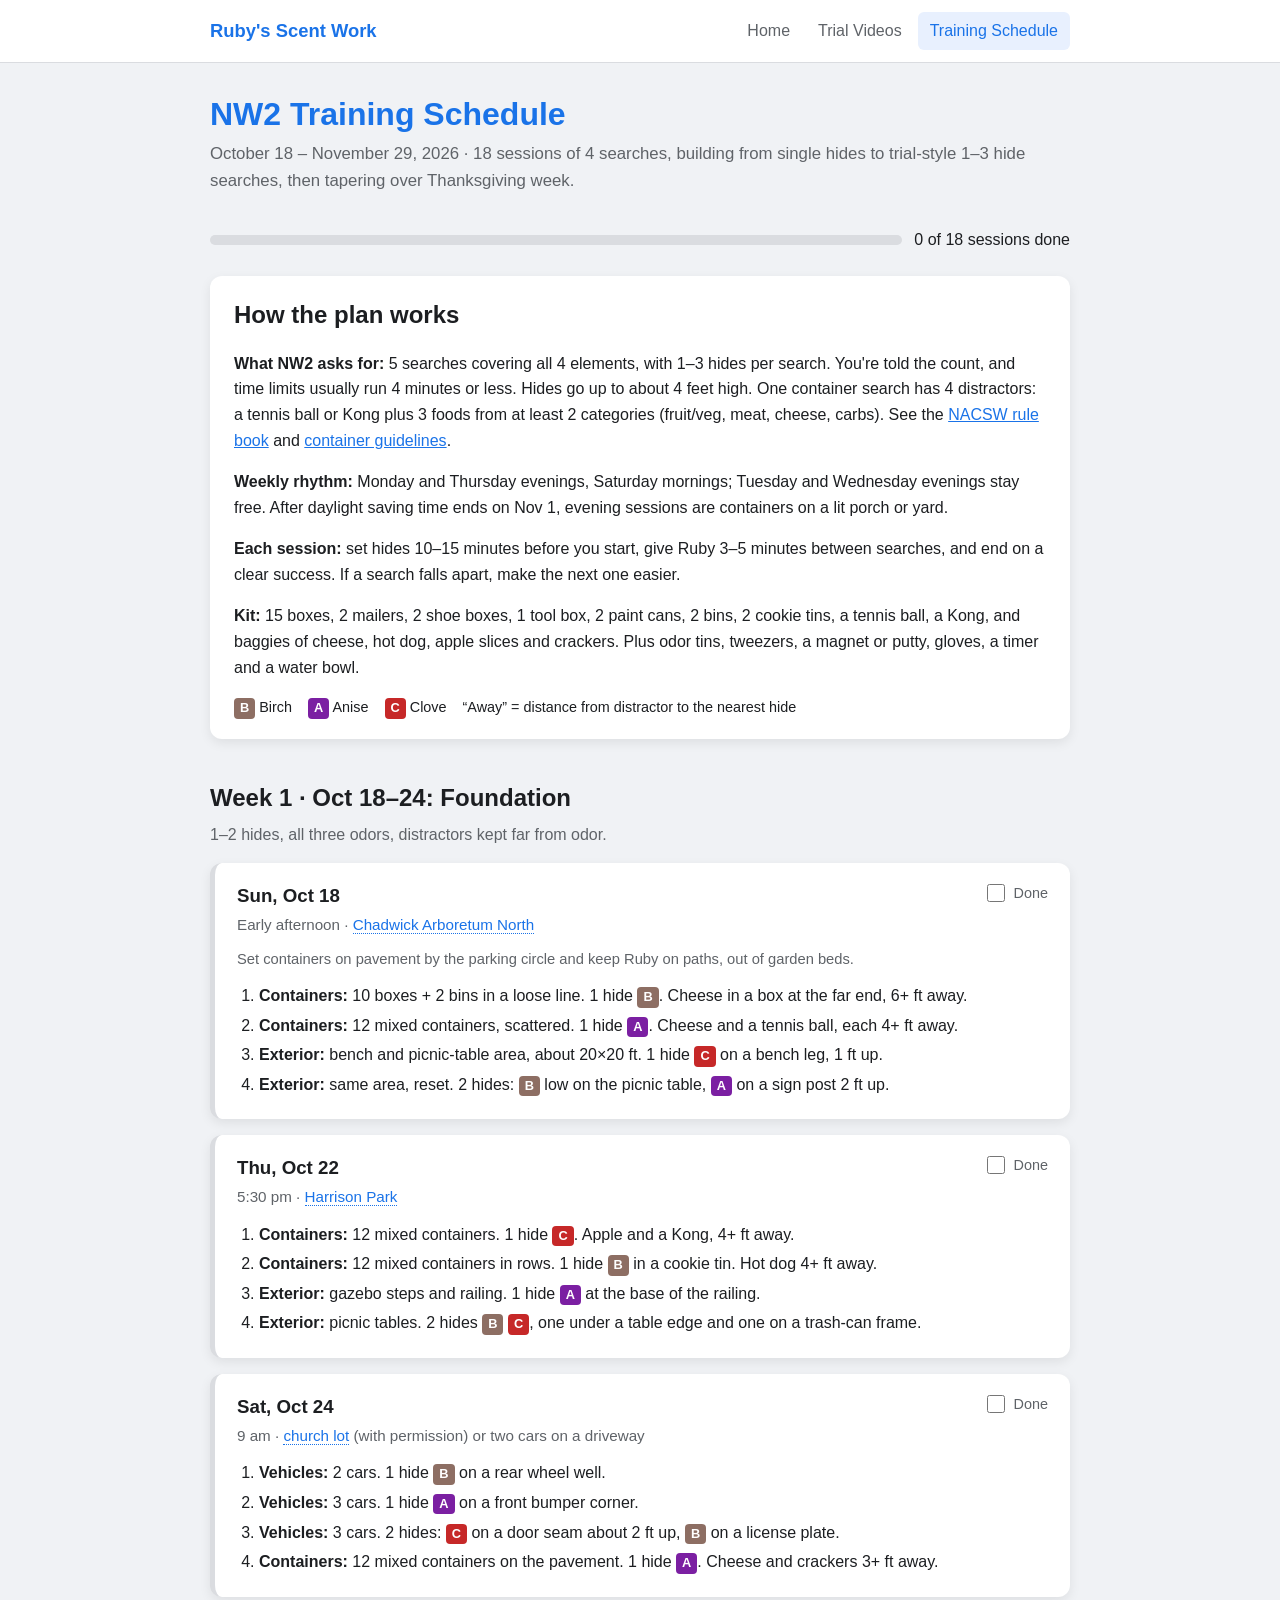
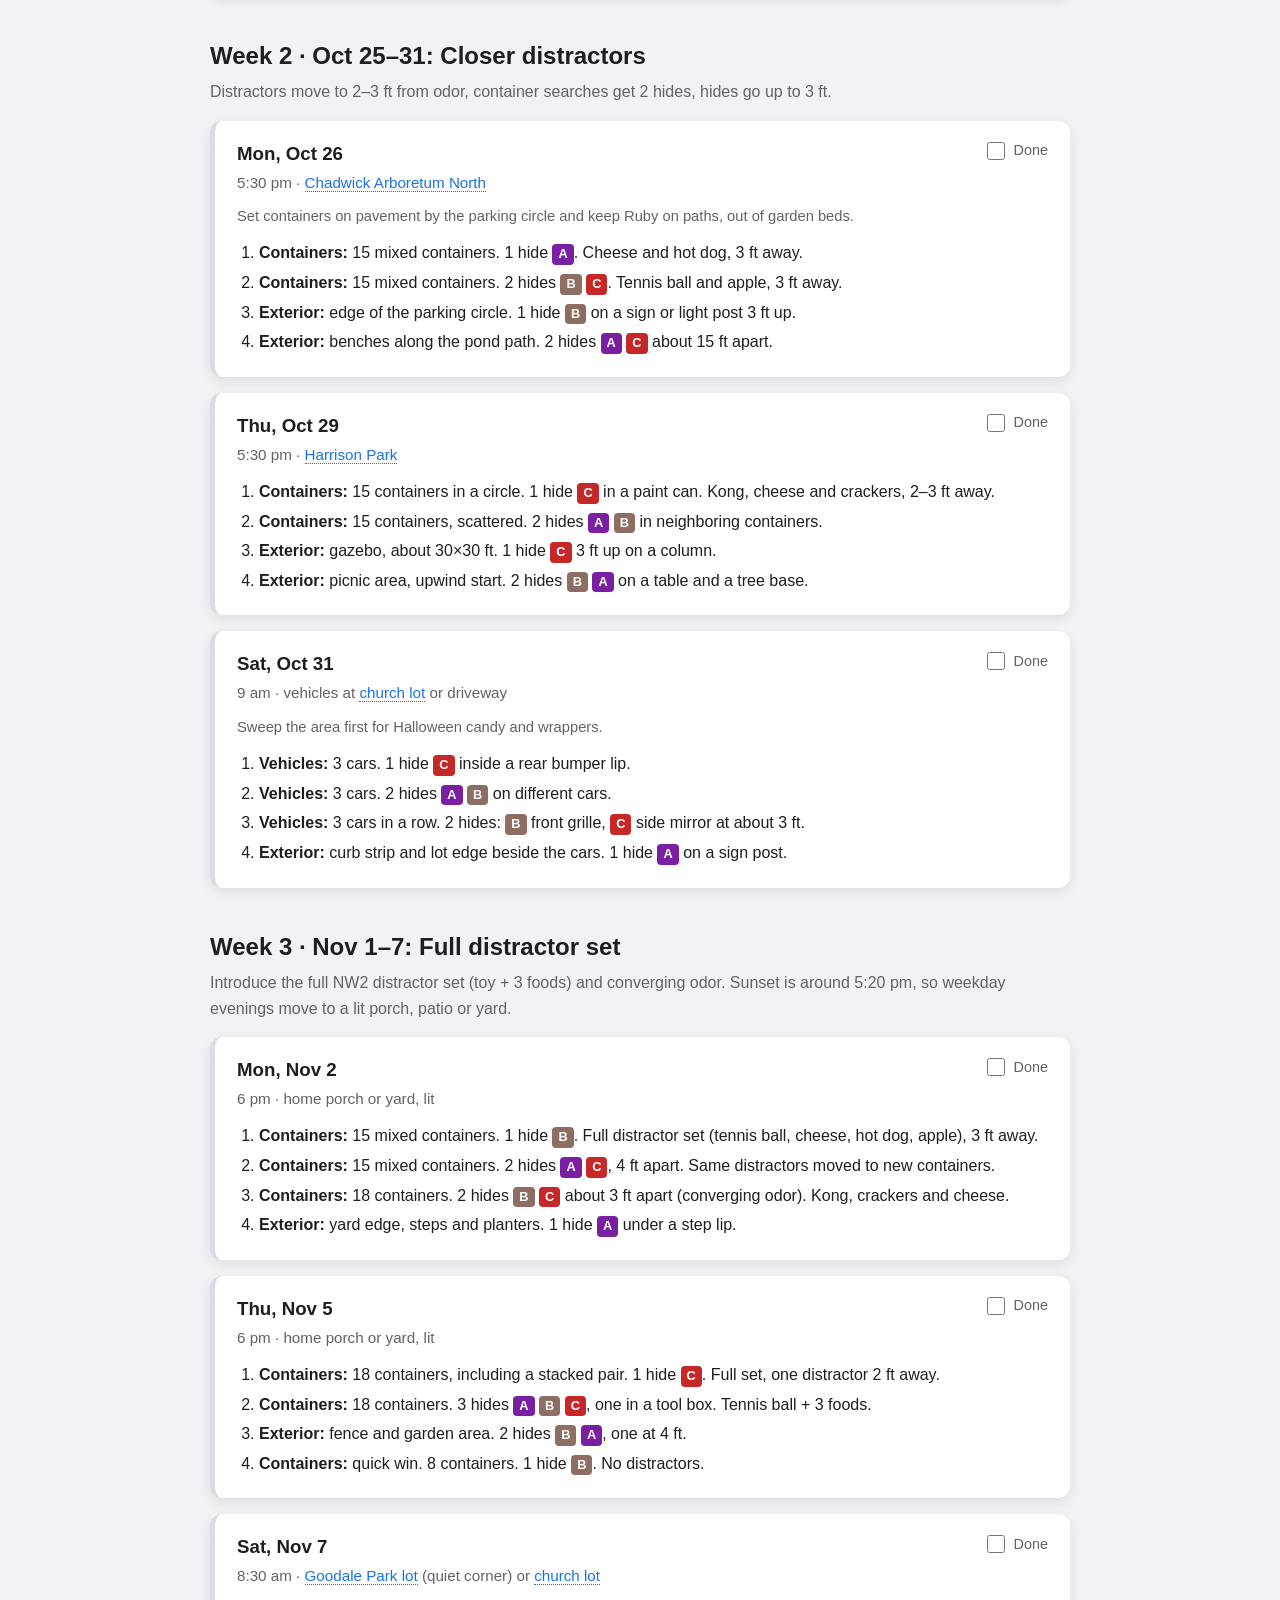
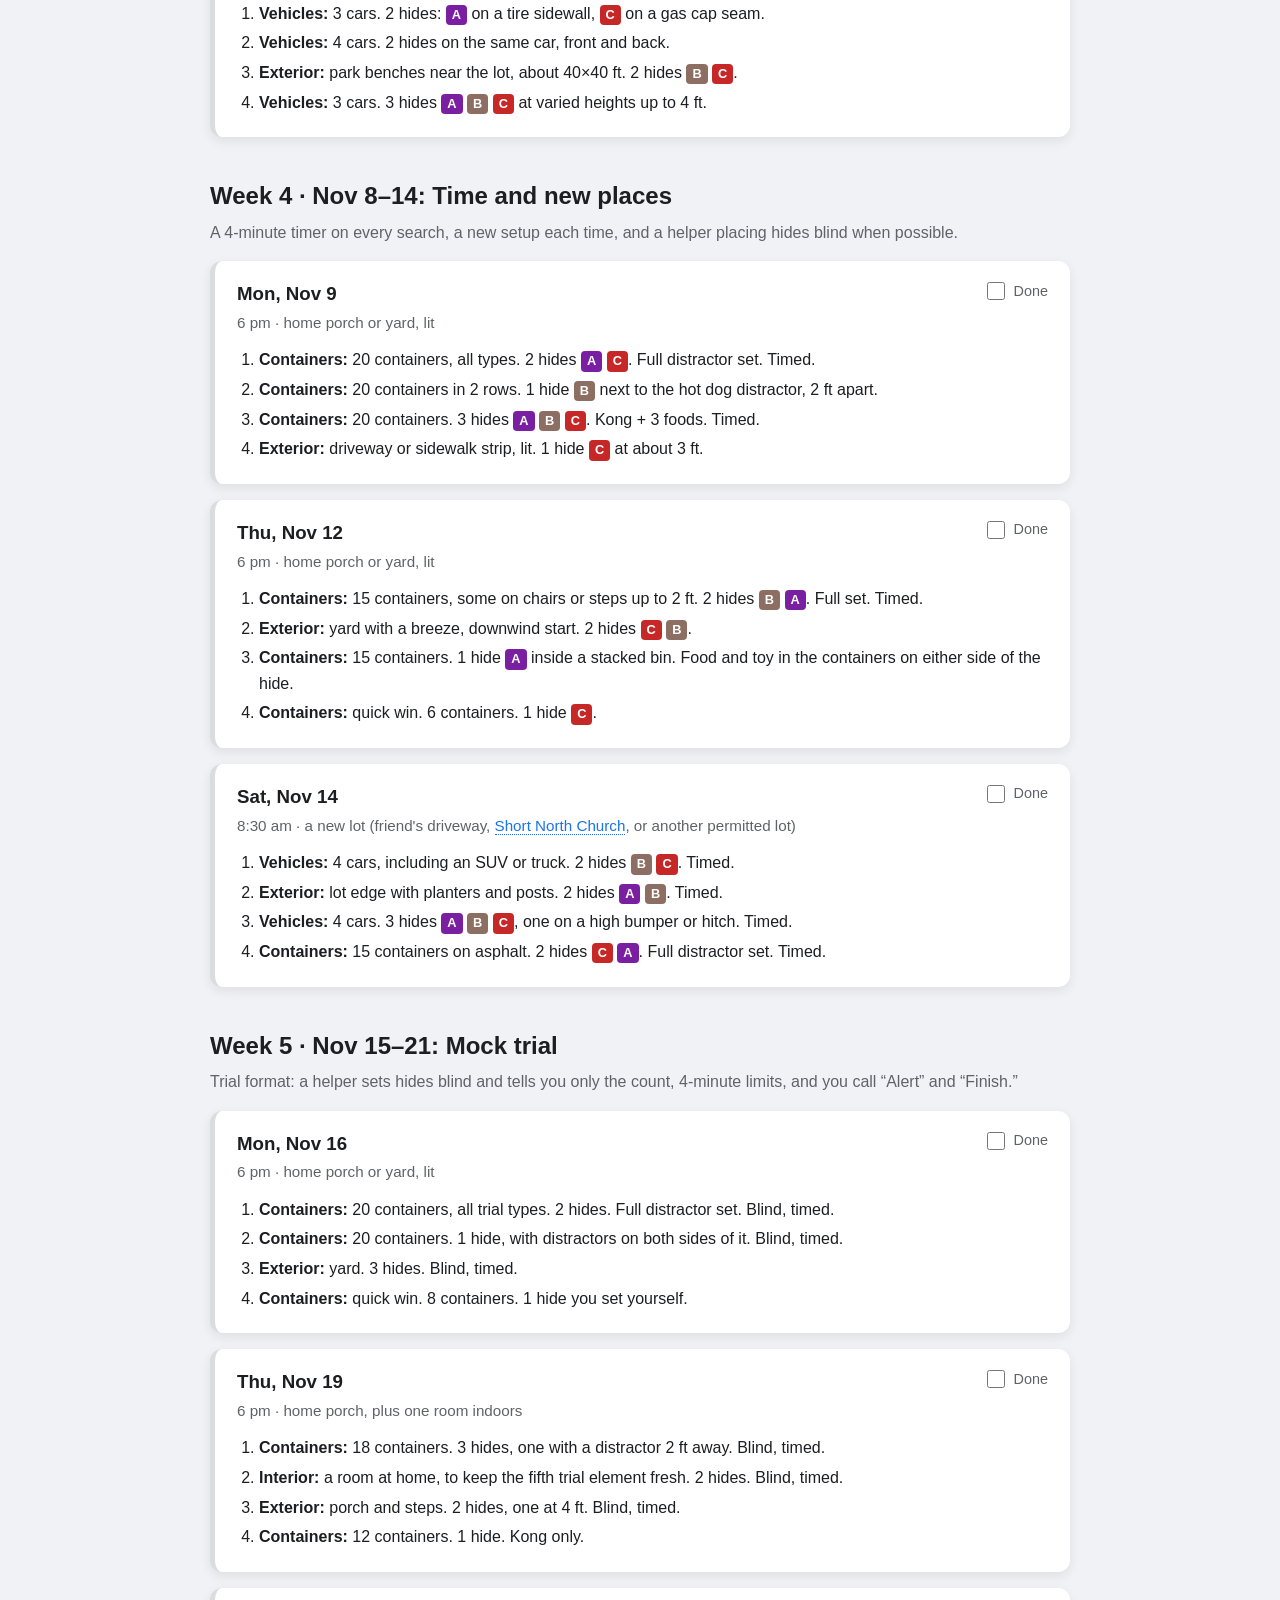
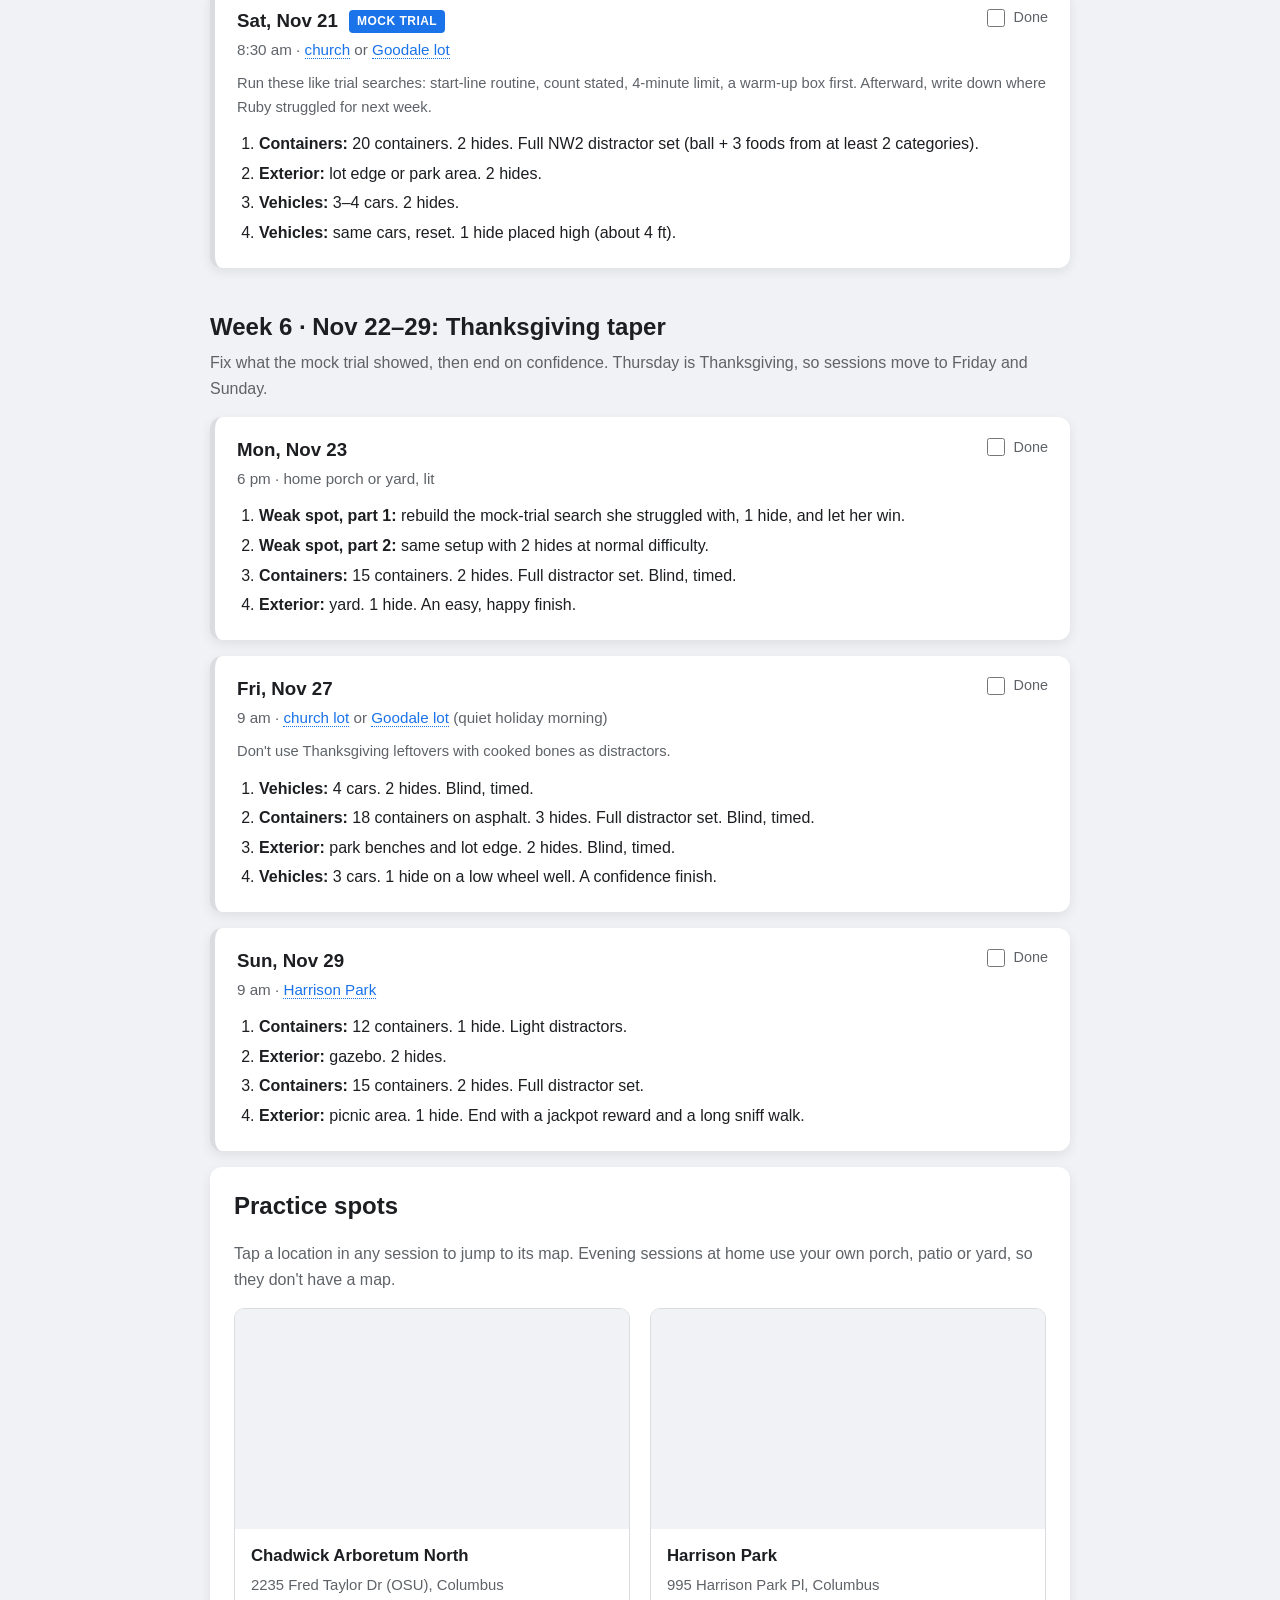
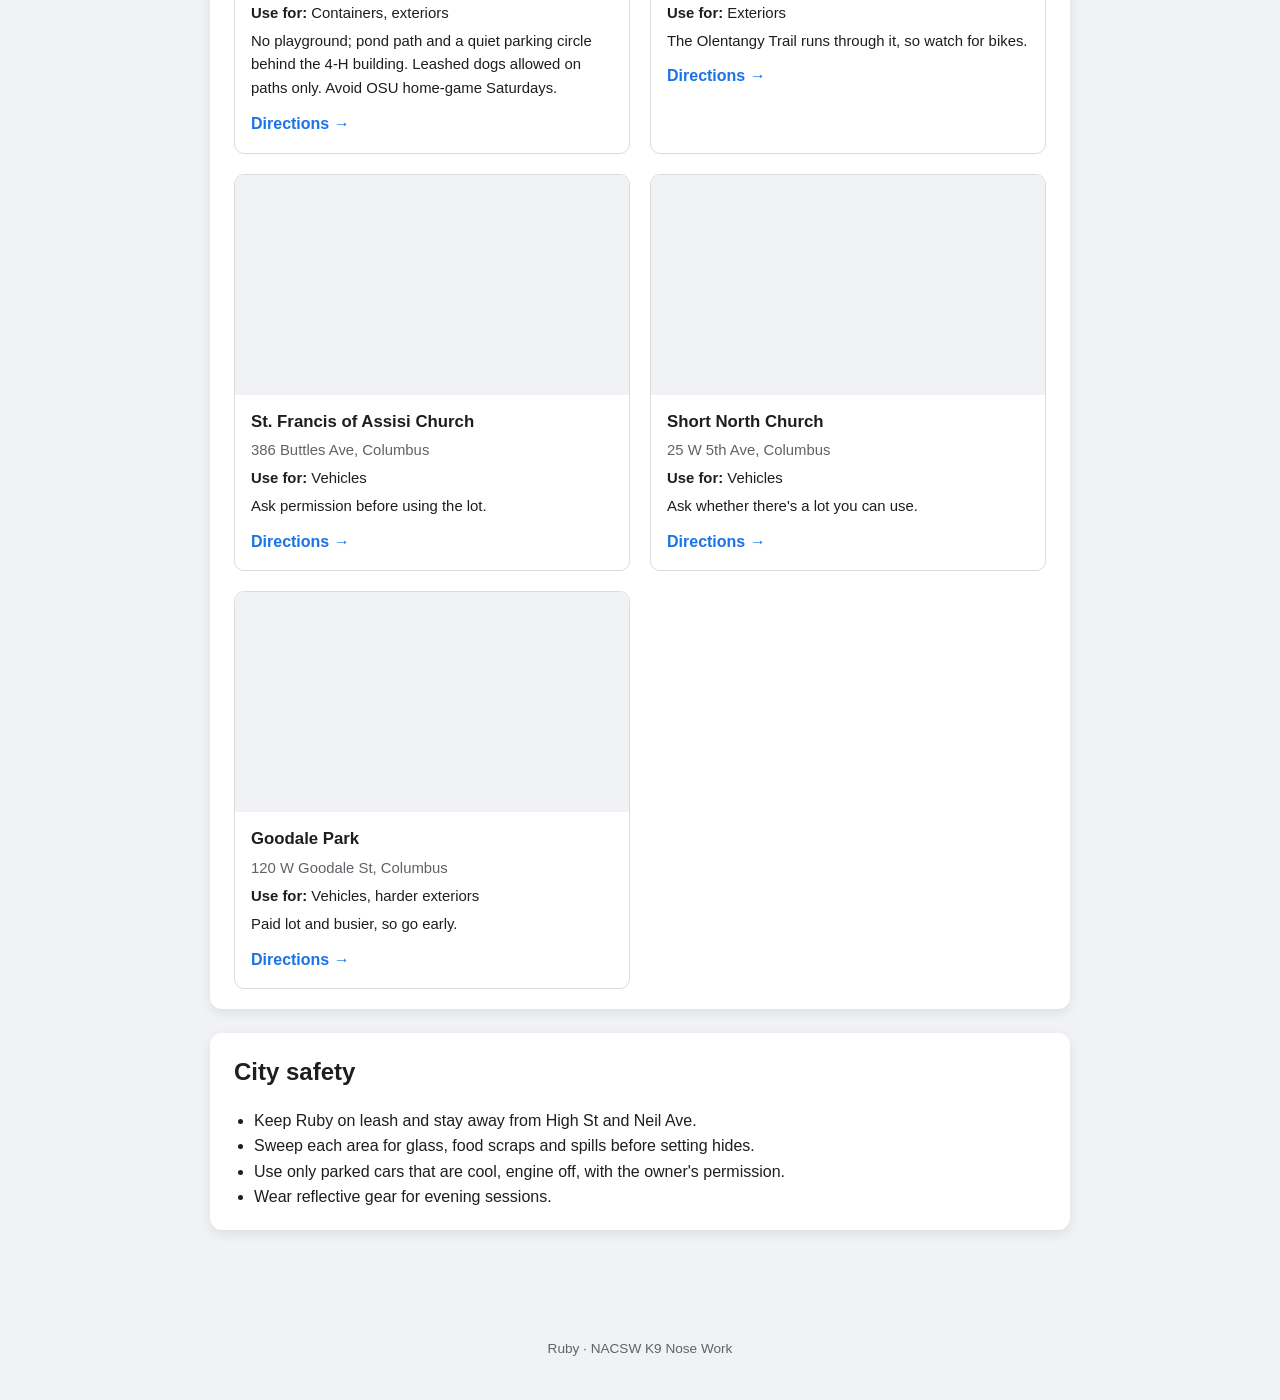
==== training.html @ b98f213f "Replace Harrison West Park with Chadwick Arboretum North Harrison West Park is too busy with dogs an" ====
<!DOCTYPE html>
<html lang="en">
<head>
    <meta charset="UTF-8">
    <meta name="viewport" content="width=device-width, initial-scale=1.0">
    <title>Training Schedule &middot; Ruby's Scent Work</title>
    <link rel="stylesheet" href="styles.css">
</head>
<body>

    <header class="site-header">
        <div class="inner">
            <a class="brand" href="index.html">Ruby's Scent Work</a>
            <nav class="site-nav">
                <a href="index.html">Home</a>
                <a href="videos.html">Trial Videos</a>
                <a href="training.html" aria-current="page">Training Schedule</a>
            </nav>
        </div>
    </header>

    <main>
        <h1>NW2 Training Schedule</h1>
        <p class="lead">October 18 &ndash; November 29, 2026 &middot; 18 sessions of 4 searches, building from single hides to trial-style 1&ndash;3 hide searches, then tapering over Thanksgiving week.</p>

        <div class="progress" aria-live="polite">
            <div class="progress-bar"><span id="progress-fill"></span></div>
            <div id="progress-text">0 of 18 sessions done</div>
        </div>

        <section class="panel">
            <h2>How the plan works</h2>
            <p><strong>What NW2 asks for:</strong> 5 searches covering all 4 elements, with 1&ndash;3 hides per search. You're told the count, and time limits usually run 4 minutes or less. Hides go up to about 4 feet high. One container search has 4 distractors: a tennis ball or Kong plus 3 foods from at least 2 categories (fruit/veg, meat, cheese, carbs).
                See the <a href="https://nacsw.net/sites/default/files/2024-03/NACSW%20Rule%20Book%2012.2%20March%201%202024.pdf">NACSW rule book</a> and <a href="https://nacsw.net/sites/default/files/2026-02/2026-05-01%20NACSW%20Trial%20Container%20Guidelines%20for%20Members_0.pdf">container guidelines</a>.</p>
            <p><strong>Weekly rhythm:</strong> Monday and Thursday evenings, Saturday mornings; Tuesday and Wednesday evenings stay free. After daylight saving time ends on Nov 1, evening sessions are containers on a lit porch or yard.</p>
            <p><strong>Each session:</strong> set hides 10&ndash;15 minutes before you start, give Ruby 3&ndash;5 minutes between searches, and end on a clear success. If a search falls apart, make the next one easier.</p>
            <p><strong>Kit:</strong> 15 boxes, 2 mailers, 2 shoe boxes, 1 tool box, 2 paint cans, 2 bins, 2 cookie tins, a tennis ball, a Kong, and baggies of cheese, hot dog, apple slices and crackers. Plus odor tins, tweezers, a magnet or putty, gloves, a timer and a water bowl.</p>
            <div class="key">
                <span><span class="odor b">B</span> Birch</span>
                <span><span class="odor a">A</span> Anise</span>
                <span><span class="odor c">C</span> Clove</span>
                <span>&ldquo;Away&rdquo; = distance from distractor to the nearest hide</span>
            </div>
        </section>

        <!-- ===================== WEEK 1 ===================== -->
        <section class="week">
            <h2>Week 1 &middot; Oct 18&ndash;24: Foundation</h2>
            <p class="goal">1&ndash;2 hides, all three odors, distractors kept far from odor.</p>

            <article class="session" data-date="2026-10-18">
                <div class="session-head">
                    <div><h3>Sun, Oct 18</h3><p class="where">Early afternoon &middot; <a href="#spot-chadwick">Chadwick Arboretum North</a></p></div>
                    <label class="done-toggle"><input type="checkbox"> Done</label>
                </div>
                <p class="note">Set containers on pavement by the parking circle and keep Ruby on paths, out of garden beds.</p>
                <ol>
                    <li><span class="el">Containers:</span> 10 boxes + 2 bins in a loose line. 1 hide <span class="odor b">B</span>. Cheese in a box at the far end, 6+ ft away.</li>
                    <li><span class="el">Containers:</span> 12 mixed containers, scattered. 1 hide <span class="odor a">A</span>. Cheese and a tennis ball, each 4+ ft away.</li>
                    <li><span class="el">Exterior:</span> bench and picnic-table area, about 20&times;20 ft. 1 hide <span class="odor c">C</span> on a bench leg, 1 ft up.</li>
                    <li><span class="el">Exterior:</span> same area, reset. 2 hides: <span class="odor b">B</span> low on the picnic table, <span class="odor a">A</span> on a sign post 2 ft up.</li>
                </ol>
            </article>

            <article class="session" data-date="2026-10-22">
                <div class="session-head">
                    <div><h3>Thu, Oct 22</h3><p class="where">5:30 pm &middot; <a href="#spot-harrison-park">Harrison Park</a></p></div>
                    <label class="done-toggle"><input type="checkbox"> Done</label>
                </div>
                <ol>
                    <li><span class="el">Containers:</span> 12 mixed containers. 1 hide <span class="odor c">C</span>. Apple and a Kong, 4+ ft away.</li>
                    <li><span class="el">Containers:</span> 12 mixed containers in rows. 1 hide <span class="odor b">B</span> in a cookie tin. Hot dog 4+ ft away.</li>
                    <li><span class="el">Exterior:</span> gazebo steps and railing. 1 hide <span class="odor a">A</span> at the base of the railing.</li>
                    <li><span class="el">Exterior:</span> picnic tables. 2 hides <span class="odor b">B</span> <span class="odor c">C</span>, one under a table edge and one on a trash-can frame.</li>
                </ol>
            </article>

            <article class="session" data-date="2026-10-24">
                <div class="session-head">
                    <div><h3>Sat, Oct 24</h3><p class="where">9 am &middot; <a href="#spot-st-francis">church lot</a> (with permission) or two cars on a driveway</p></div>
                    <label class="done-toggle"><input type="checkbox"> Done</label>
                </div>
                <ol>
                    <li><span class="el">Vehicles:</span> 2 cars. 1 hide <span class="odor b">B</span> on a rear wheel well.</li>
                    <li><span class="el">Vehicles:</span> 3 cars. 1 hide <span class="odor a">A</span> on a front bumper corner.</li>
                    <li><span class="el">Vehicles:</span> 3 cars. 2 hides: <span class="odor c">C</span> on a door seam about 2 ft up, <span class="odor b">B</span> on a license plate.</li>
                    <li><span class="el">Containers:</span> 12 mixed containers on the pavement. 1 hide <span class="odor a">A</span>. Cheese and crackers 3+ ft away.</li>
                </ol>
            </article>
        </section>

        <!-- ===================== WEEK 2 ===================== -->
        <section class="week">
            <h2>Week 2 &middot; Oct 25&ndash;31: Closer distractors</h2>
            <p class="goal">Distractors move to 2&ndash;3 ft from odor, container searches get 2 hides, hides go up to 3 ft.</p>

            <article class="session" data-date="2026-10-26">
                <div class="session-head">
                    <div><h3>Mon, Oct 26</h3><p class="where">5:30 pm &middot; <a href="#spot-chadwick">Chadwick Arboretum North</a></p></div>
                    <label class="done-toggle"><input type="checkbox"> Done</label>
                </div>
                <p class="note">Set containers on pavement by the parking circle and keep Ruby on paths, out of garden beds.</p>
                <ol>
                    <li><span class="el">Containers:</span> 15 mixed containers. 1 hide <span class="odor a">A</span>. Cheese and hot dog, 3 ft away.</li>
                    <li><span class="el">Containers:</span> 15 mixed containers. 2 hides <span class="odor b">B</span> <span class="odor c">C</span>. Tennis ball and apple, 3 ft away.</li>
                    <li><span class="el">Exterior:</span> edge of the parking circle. 1 hide <span class="odor b">B</span> on a sign or light post 3 ft up.</li>
                    <li><span class="el">Exterior:</span> benches along the pond path. 2 hides <span class="odor a">A</span> <span class="odor c">C</span> about 15 ft apart.</li>
                </ol>
            </article>

            <article class="session" data-date="2026-10-29">
                <div class="session-head">
                    <div><h3>Thu, Oct 29</h3><p class="where">5:30 pm &middot; <a href="#spot-harrison-park">Harrison Park</a></p></div>
                    <label class="done-toggle"><input type="checkbox"> Done</label>
                </div>
                <ol>
                    <li><span class="el">Containers:</span> 15 containers in a circle. 1 hide <span class="odor c">C</span> in a paint can. Kong, cheese and crackers, 2&ndash;3 ft away.</li>
                    <li><span class="el">Containers:</span> 15 containers, scattered. 2 hides <span class="odor a">A</span> <span class="odor b">B</span> in neighboring containers.</li>
                    <li><span class="el">Exterior:</span> gazebo, about 30&times;30 ft. 1 hide <span class="odor c">C</span> 3 ft up on a column.</li>
                    <li><span class="el">Exterior:</span> picnic area, upwind start. 2 hides <span class="odor b">B</span> <span class="odor a">A</span> on a table and a tree base.</li>
                </ol>
            </article>

            <article class="session" data-date="2026-10-31">
                <div class="session-head">
                    <div><h3>Sat, Oct 31</h3><p class="where">9 am &middot; vehicles at <a href="#spot-st-francis">church lot</a> or driveway</p></div>
                    <label class="done-toggle"><input type="checkbox"> Done</label>
                </div>
                <p class="note">Sweep the area first for Halloween candy and wrappers.</p>
                <ol>
                    <li><span class="el">Vehicles:</span> 3 cars. 1 hide <span class="odor c">C</span> inside a rear bumper lip.</li>
                    <li><span class="el">Vehicles:</span> 3 cars. 2 hides <span class="odor a">A</span> <span class="odor b">B</span> on different cars.</li>
                    <li><span class="el">Vehicles:</span> 3 cars in a row. 2 hides: <span class="odor b">B</span> front grille, <span class="odor c">C</span> side mirror at about 3 ft.</li>
                    <li><span class="el">Exterior:</span> curb strip and lot edge beside the cars. 1 hide <span class="odor a">A</span> on a sign post.</li>
                </ol>
            </article>
        </section>

        <!-- ===================== WEEK 3 ===================== -->
        <section class="week">
            <h2>Week 3 &middot; Nov 1&ndash;7: Full distractor set</h2>
            <p class="goal">Introduce the full NW2 distractor set (toy + 3 foods) and converging odor. Sunset is around 5:20 pm, so weekday evenings move to a lit porch, patio or yard.</p>

            <article class="session" data-date="2026-11-02">
                <div class="session-head">
                    <div><h3>Mon, Nov 2</h3><p class="where">6 pm &middot; home porch or yard, lit</p></div>
                    <label class="done-toggle"><input type="checkbox"> Done</label>
                </div>
                <ol>
                    <li><span class="el">Containers:</span> 15 mixed containers. 1 hide <span class="odor b">B</span>. Full distractor set (tennis ball, cheese, hot dog, apple), 3 ft away.</li>
                    <li><span class="el">Containers:</span> 15 mixed containers. 2 hides <span class="odor a">A</span> <span class="odor c">C</span>, 4 ft apart. Same distractors moved to new containers.</li>
                    <li><span class="el">Containers:</span> 18 containers. 2 hides <span class="odor b">B</span> <span class="odor c">C</span> about 3 ft apart (converging odor). Kong, crackers and cheese.</li>
                    <li><span class="el">Exterior:</span> yard edge, steps and planters. 1 hide <span class="odor a">A</span> under a step lip.</li>
                </ol>
            </article>

            <article class="session" data-date="2026-11-05">
                <div class="session-head">
                    <div><h3>Thu, Nov 5</h3><p class="where">6 pm &middot; home porch or yard, lit</p></div>
                    <label class="done-toggle"><input type="checkbox"> Done</label>
                </div>
                <ol>
                    <li><span class="el">Containers:</span> 18 containers, including a stacked pair. 1 hide <span class="odor c">C</span>. Full set, one distractor 2 ft away.</li>
                    <li><span class="el">Containers:</span> 18 containers. 3 hides <span class="odor a">A</span> <span class="odor b">B</span> <span class="odor c">C</span>, one in a tool box. Tennis ball + 3 foods.</li>
                    <li><span class="el">Exterior:</span> fence and garden area. 2 hides <span class="odor b">B</span> <span class="odor a">A</span>, one at 4 ft.</li>
                    <li><span class="el">Containers:</span> quick win. 8 containers. 1 hide <span class="odor b">B</span>. No distractors.</li>
                </ol>
            </article>

            <article class="session" data-date="2026-11-07">
                <div class="session-head">
                    <div><h3>Sat, Nov 7</h3><p class="where">8:30 am &middot; <a href="#spot-goodale">Goodale Park lot</a> (quiet corner) or <a href="#spot-st-francis">church lot</a></p></div>
                    <label class="done-toggle"><input type="checkbox"> Done</label>
                </div>
                <ol>
                    <li><span class="el">Vehicles:</span> 3 cars. 2 hides: <span class="odor a">A</span> on a tire sidewall, <span class="odor c">C</span> on a gas cap seam.</li>
                    <li><span class="el">Vehicles:</span> 4 cars. 2 hides on the same car, front and back.</li>
                    <li><span class="el">Exterior:</span> park benches near the lot, about 40&times;40 ft. 2 hides <span class="odor b">B</span> <span class="odor c">C</span>.</li>
                    <li><span class="el">Vehicles:</span> 3 cars. 3 hides <span class="odor a">A</span> <span class="odor b">B</span> <span class="odor c">C</span> at varied heights up to 4 ft.</li>
                </ol>
            </article>
        </section>

        <!-- ===================== WEEK 4 ===================== -->
        <section class="week">
            <h2>Week 4 &middot; Nov 8&ndash;14: Time and new places</h2>
            <p class="goal">A 4-minute timer on every search, a new setup each time, and a helper placing hides blind when possible.</p>

            <article class="session" data-date="2026-11-09">
                <div class="session-head">
                    <div><h3>Mon, Nov 9</h3><p class="where">6 pm &middot; home porch or yard, lit</p></div>
                    <label class="done-toggle"><input type="checkbox"> Done</label>
                </div>
                <ol>
                    <li><span class="el">Containers:</span> 20 containers, all types. 2 hides <span class="odor a">A</span> <span class="odor c">C</span>. Full distractor set. Timed.</li>
                    <li><span class="el">Containers:</span> 20 containers in 2 rows. 1 hide <span class="odor b">B</span> next to the hot dog distractor, 2 ft apart.</li>
                    <li><span class="el">Containers:</span> 20 containers. 3 hides <span class="odor a">A</span> <span class="odor b">B</span> <span class="odor c">C</span>. Kong + 3 foods. Timed.</li>
                    <li><span class="el">Exterior:</span> driveway or sidewalk strip, lit. 1 hide <span class="odor c">C</span> at about 3 ft.</li>
                </ol>
            </article>

            <article class="session" data-date="2026-11-12">
                <div class="session-head">
                    <div><h3>Thu, Nov 12</h3><p class="where">6 pm &middot; home porch or yard, lit</p></div>
                    <label class="done-toggle"><input type="checkbox"> Done</label>
                </div>
                <ol>
                    <li><span class="el">Containers:</span> 15 containers, some on chairs or steps up to 2 ft. 2 hides <span class="odor b">B</span> <span class="odor a">A</span>. Full set. Timed.</li>
                    <li><span class="el">Exterior:</span> yard with a breeze, downwind start. 2 hides <span class="odor c">C</span> <span class="odor b">B</span>.</li>
                    <li><span class="el">Containers:</span> 15 containers. 1 hide <span class="odor a">A</span> inside a stacked bin. Food and toy in the containers on either side of the hide.</li>
                    <li><span class="el">Containers:</span> quick win. 6 containers. 1 hide <span class="odor c">C</span>.</li>
                </ol>
            </article>

            <article class="session" data-date="2026-11-14">
                <div class="session-head">
                    <div><h3>Sat, Nov 14</h3><p class="where">8:30 am &middot; a new lot (friend's driveway, <a href="#spot-short-north-church">Short North Church</a>, or another permitted lot)</p></div>
                    <label class="done-toggle"><input type="checkbox"> Done</label>
                </div>
                <ol>
                    <li><span class="el">Vehicles:</span> 4 cars, including an SUV or truck. 2 hides <span class="odor b">B</span> <span class="odor c">C</span>. Timed.</li>
                    <li><span class="el">Exterior:</span> lot edge with planters and posts. 2 hides <span class="odor a">A</span> <span class="odor b">B</span>. Timed.</li>
                    <li><span class="el">Vehicles:</span> 4 cars. 3 hides <span class="odor a">A</span> <span class="odor b">B</span> <span class="odor c">C</span>, one on a high bumper or hitch. Timed.</li>
                    <li><span class="el">Containers:</span> 15 containers on asphalt. 2 hides <span class="odor c">C</span> <span class="odor a">A</span>. Full distractor set. Timed.</li>
                </ol>
            </article>
        </section>

        <!-- ===================== WEEK 5 ===================== -->
        <section class="week">
            <h2>Week 5 &middot; Nov 15&ndash;21: Mock trial</h2>
            <p class="goal">Trial format: a helper sets hides blind and tells you only the count, 4-minute limits, and you call &ldquo;Alert&rdquo; and &ldquo;Finish.&rdquo;</p>

            <article class="session" data-date="2026-11-16">
                <div class="session-head">
                    <div><h3>Mon, Nov 16</h3><p class="where">6 pm &middot; home porch or yard, lit</p></div>
                    <label class="done-toggle"><input type="checkbox"> Done</label>
                </div>
                <ol>
                    <li><span class="el">Containers:</span> 20 containers, all trial types. 2 hides. Full distractor set. Blind, timed.</li>
                    <li><span class="el">Containers:</span> 20 containers. 1 hide, with distractors on both sides of it. Blind, timed.</li>
                    <li><span class="el">Exterior:</span> yard. 3 hides. Blind, timed.</li>
                    <li><span class="el">Containers:</span> quick win. 8 containers. 1 hide you set yourself.</li>
                </ol>
            </article>

            <article class="session" data-date="2026-11-19">
                <div class="session-head">
                    <div><h3>Thu, Nov 19</h3><p class="where">6 pm &middot; home porch, plus one room indoors</p></div>
                    <label class="done-toggle"><input type="checkbox"> Done</label>
                </div>
                <ol>
                    <li><span class="el">Containers:</span> 18 containers. 3 hides, one with a distractor 2 ft away. Blind, timed.</li>
                    <li><span class="el">Interior:</span> a room at home, to keep the fifth trial element fresh. 2 hides. Blind, timed.</li>
                    <li><span class="el">Exterior:</span> porch and steps. 2 hides, one at 4 ft. Blind, timed.</li>
                    <li><span class="el">Containers:</span> 12 containers. 1 hide. Kong only.</li>
                </ol>
            </article>

            <article class="session" data-date="2026-11-21">
                <div class="session-head">
                    <div><h3>Sat, Nov 21 <span class="badge">Mock trial</span></h3><p class="where">8:30 am &middot; <a href="#spot-st-francis">church</a> or <a href="#spot-goodale">Goodale lot</a></p></div>
                    <label class="done-toggle"><input type="checkbox"> Done</label>
                </div>
                <p class="note">Run these like trial searches: start-line routine, count stated, 4-minute limit, a warm-up box first. Afterward, write down where Ruby struggled for next week.</p>
                <ol>
                    <li><span class="el">Containers:</span> 20 containers. 2 hides. Full NW2 distractor set (ball + 3 foods from at least 2 categories).</li>
                    <li><span class="el">Exterior:</span> lot edge or park area. 2 hides.</li>
                    <li><span class="el">Vehicles:</span> 3&ndash;4 cars. 2 hides.</li>
                    <li><span class="el">Vehicles:</span> same cars, reset. 1 hide placed high (about 4 ft).</li>
                </ol>
            </article>
        </section>

        <!-- ===================== WEEK 6 ===================== -->
        <section class="week">
            <h2>Week 6 &middot; Nov 22&ndash;29: Thanksgiving taper</h2>
            <p class="goal">Fix what the mock trial showed, then end on confidence. Thursday is Thanksgiving, so sessions move to Friday and Sunday.</p>

            <article class="session" data-date="2026-11-23">
                <div class="session-head">
                    <div><h3>Mon, Nov 23</h3><p class="where">6 pm &middot; home porch or yard, lit</p></div>
                    <label class="done-toggle"><input type="checkbox"> Done</label>
                </div>
                <ol>
                    <li><span class="el">Weak spot, part 1:</span> rebuild the mock-trial search she struggled with, 1 hide, and let her win.</li>
                    <li><span class="el">Weak spot, part 2:</span> same setup with 2 hides at normal difficulty.</li>
                    <li><span class="el">Containers:</span> 15 containers. 2 hides. Full distractor set. Blind, timed.</li>
                    <li><span class="el">Exterior:</span> yard. 1 hide. An easy, happy finish.</li>
                </ol>
            </article>

            <article class="session" data-date="2026-11-27">
                <div class="session-head">
                    <div><h3>Fri, Nov 27</h3><p class="where">9 am &middot; <a href="#spot-st-francis">church lot</a> or <a href="#spot-goodale">Goodale lot</a> (quiet holiday morning)</p></div>
                    <label class="done-toggle"><input type="checkbox"> Done</label>
                </div>
                <p class="note">Don't use Thanksgiving leftovers with cooked bones as distractors.</p>
                <ol>
                    <li><span class="el">Vehicles:</span> 4 cars. 2 hides. Blind, timed.</li>
                    <li><span class="el">Containers:</span> 18 containers on asphalt. 3 hides. Full distractor set. Blind, timed.</li>
                    <li><span class="el">Exterior:</span> park benches and lot edge. 2 hides. Blind, timed.</li>
                    <li><span class="el">Vehicles:</span> 3 cars. 1 hide on a low wheel well. A confidence finish.</li>
                </ol>
            </article>

            <article class="session" data-date="2026-11-29">
                <div class="session-head">
                    <div><h3>Sun, Nov 29</h3><p class="where">9 am &middot; <a href="#spot-harrison-park">Harrison Park</a></p></div>
                    <label class="done-toggle"><input type="checkbox"> Done</label>
                </div>
                <ol>
                    <li><span class="el">Containers:</span> 12 containers. 1 hide. Light distractors.</li>
                    <li><span class="el">Exterior:</span> gazebo. 2 hides.</li>
                    <li><span class="el">Containers:</span> 15 containers. 2 hides. Full distractor set.</li>
                    <li><span class="el">Exterior:</span> picnic area. 1 hide. End with a jackpot reward and a long sniff walk.</li>
                </ol>
            </article>
        </section>

        <!-- ===================== LOCATIONS ===================== -->
        <section class="panel" id="spots">
            <h2>Practice spots</h2>
            <p class="spots-intro">Tap a location in any session to jump to its map. Evening sessions at home use your own porch, patio or yard, so they don't have a map.</p>
            <div class="spot-grid">
                <article class="spot" id="spot-chadwick">
                    <div class="spot-map">
                        <iframe src="https://maps.google.com/maps?q=Chadwick+Arboretum+North%2C+2235+Fred+Taylor+Dr%2C+Columbus%2C+OH&amp;z=16&amp;output=embed" title="Map of Chadwick Arboretum North" loading="lazy" referrerpolicy="no-referrer-when-downgrade"></iframe>
                    </div>
                    <div class="spot-info">
                        <h3>Chadwick Arboretum North</h3>
                        <p class="addr">2235 Fred Taylor Dr (OSU), Columbus</p>
                        <p><strong>Use for:</strong> Containers, exteriors</p>
                        <p>No playground; pond path and a quiet parking circle behind the 4-H building. Leashed dogs allowed on paths only. Avoid OSU home-game Saturdays.</p>
                        <a class="directions" href="https://www.google.com/maps/dir/?api=1&amp;destination=Chadwick+Arboretum+North%2C+2235+Fred+Taylor+Dr%2C+Columbus%2C+OH" target="_blank" rel="noopener">Directions &rarr;</a>
                    </div>
                </article>
                <article class="spot" id="spot-harrison-park">
                    <div class="spot-map">
                        <iframe src="https://maps.google.com/maps?q=Harrison+Park%2C+995+Harrison+Park+Pl%2C+Columbus%2C+OH&amp;z=16&amp;output=embed" title="Map of Harrison Park" loading="lazy" referrerpolicy="no-referrer-when-downgrade"></iframe>
                    </div>
                    <div class="spot-info">
                        <h3>Harrison Park</h3>
                        <p class="addr">995 Harrison Park Pl, Columbus</p>
                        <p><strong>Use for:</strong> Exteriors</p>
                        <p>The Olentangy Trail runs through it, so watch for bikes.</p>
                        <a class="directions" href="https://www.google.com/maps/dir/?api=1&amp;destination=Harrison+Park%2C+995+Harrison+Park+Pl%2C+Columbus%2C+OH" target="_blank" rel="noopener">Directions &rarr;</a>
                    </div>
                </article>
                <article class="spot" id="spot-st-francis">
                    <div class="spot-map">
                        <iframe src="https://maps.google.com/maps?q=St.+Francis+of+Assisi+Church%2C+386+Buttles+Ave%2C+Columbus%2C+OH&amp;z=16&amp;output=embed" title="Map of St. Francis of Assisi Church" loading="lazy" referrerpolicy="no-referrer-when-downgrade"></iframe>
                    </div>
                    <div class="spot-info">
                        <h3>St. Francis of Assisi Church</h3>
                        <p class="addr">386 Buttles Ave, Columbus</p>
                        <p><strong>Use for:</strong> Vehicles</p>
                        <p>Ask permission before using the lot.</p>
                        <a class="directions" href="https://www.google.com/maps/dir/?api=1&amp;destination=St.+Francis+of+Assisi+Church%2C+386+Buttles+Ave%2C+Columbus%2C+OH" target="_blank" rel="noopener">Directions &rarr;</a>
                    </div>
                </article>
                <article class="spot" id="spot-short-north-church">
                    <div class="spot-map">
                        <iframe src="https://maps.google.com/maps?q=Short+North+Church%2C+25+W+5th+Ave%2C+Columbus%2C+OH&amp;z=16&amp;output=embed" title="Map of Short North Church" loading="lazy" referrerpolicy="no-referrer-when-downgrade"></iframe>
                    </div>
                    <div class="spot-info">
                        <h3>Short North Church</h3>
                        <p class="addr">25 W 5th Ave, Columbus</p>
                        <p><strong>Use for:</strong> Vehicles</p>
                        <p>Ask whether there's a lot you can use.</p>
                        <a class="directions" href="https://www.google.com/maps/dir/?api=1&amp;destination=Short+North+Church%2C+25+W+5th+Ave%2C+Columbus%2C+OH" target="_blank" rel="noopener">Directions &rarr;</a>
                    </div>
                </article>
                <article class="spot" id="spot-goodale">
                    <div class="spot-map">
                        <iframe src="https://maps.google.com/maps?q=Goodale+Park%2C+120+W+Goodale+St%2C+Columbus%2C+OH&amp;z=16&amp;output=embed" title="Map of Goodale Park" loading="lazy" referrerpolicy="no-referrer-when-downgrade"></iframe>
                    </div>
                    <div class="spot-info">
                        <h3>Goodale Park</h3>
                        <p class="addr">120 W Goodale St, Columbus</p>
                        <p><strong>Use for:</strong> Vehicles, harder exteriors</p>
                        <p>Paid lot and busier, so go early.</p>
                        <a class="directions" href="https://www.google.com/maps/dir/?api=1&amp;destination=Goodale+Park%2C+120+W+Goodale+St%2C+Columbus%2C+OH" target="_blank" rel="noopener">Directions &rarr;</a>
                    </div>
                </article>
            </div>
        </section>

        <section class="panel">
            <h2>City safety</h2>
            <ul>
                <li>Keep Ruby on leash and stay away from High St and Neil Ave.</li>
                <li>Sweep each area for glass, food scraps and spills before setting hides.</li>
                <li>Use only parked cars that are cool, engine off, with the owner's permission.</li>
                <li>Wear reflective gear for evening sessions.</li>
            </ul>
        </section>
    </main>

    <footer class="site-footer">Ruby &middot; NACSW K9 Nose Work</footer>

    <script>
        // "Done" checkboxes are remembered in this browser only.
        (function () {
            var KEY = "ruby-nw2-done";
            var done = {};
            try { done = JSON.parse(localStorage.getItem(KEY)) || {}; } catch (e) { done = {}; }

            var sessions = Array.prototype.slice.call(document.querySelectorAll(".session"));
            var fill = document.getElementById("progress-fill");
            var text = document.getElementById("progress-text");

            function today() {
                var d = new Date();
                var m = String(d.getMonth() + 1).padStart(2, "0");
                var day = String(d.getDate()).padStart(2, "0");
                return d.getFullYear() + "-" + m + "-" + day;
            }

            function render() {
                var count = 0, nextFound = false, now = today();
                sessions.forEach(function (s) {
                    var date = s.getAttribute("data-date");
                    var isDone = !!done[date];
                    s.classList.toggle("done", isDone);
                    s.querySelector("input").checked = isDone;
                    if (isDone) count++;

                    var badge = s.querySelector(".badge.next-badge");
                    var isNext = !nextFound && !isDone && date >= now;
                    if (isNext) nextFound = true;
                    s.classList.toggle("next", isNext);
                    if (isNext && !badge) {
                        badge = document.createElement("span");
                        badge.className = "badge next-badge";
                        badge.textContent = date === now ? "Today" : "Next";
                        s.querySelector("h3").appendChild(badge);
                    } else if (!isNext && badge) {
                        badge.remove();
                    }
                });
                fill.style.width = (count / sessions.length * 100) + "%";
                text.textContent = count + " of " + sessions.length + " sessions done";
            }

            sessions.forEach(function (s) {
                s.querySelector("input").addEventListener("change", function (e) {
                    done[s.getAttribute("data-date")] = e.target.checked;
                    try { localStorage.setItem(KEY, JSON.stringify(done)); } catch (err) {}
                    render();
                });
            });

            render();
        })();
    </script>

</body>
</html>
---- styles.css ----
:root {
    --bg: #f0f2f5;
    --card: #ffffff;
    --text: #1c1e21;
    --muted: #5f6368;
    --accent: #1a73e8;
    --accent-soft: #e8f0fe;
    --border: #dadce0;
    --done: #188038;
    --shadow: 0 4px 12px rgba(0, 0, 0, 0.08);
}

* { box-sizing: border-box; }

body {
    font-family: -apple-system, BlinkMacSystemFont, "Segoe UI", Roboto, Helvetica, Arial, sans-serif;
    background-color: var(--bg);
    color: var(--text);
    margin: 0;
    line-height: 1.6;
}

/* ---------- Site header and navigation ---------- */
.site-header {
    background: var(--card);
    border-bottom: 1px solid var(--border);
    position: sticky;
    top: 0;
    z-index: 10;
}
.site-header .inner {
    max-width: 900px;
    margin: 0 auto;
    padding: 12px 20px;
    display: flex;
    align-items: center;
    justify-content: space-between;
    flex-wrap: wrap;
    gap: 8px;
}
.brand {
    font-weight: 700;
    font-size: 1.15rem;
    color: var(--accent);
    text-decoration: none;
}
.site-nav { display: flex; gap: 4px; flex-wrap: wrap; }
.site-nav a {
    color: var(--muted);
    text-decoration: none;
    padding: 6px 12px;
    border-radius: 6px;
    font-weight: 500;
}
.site-nav a:hover { background: var(--bg); color: var(--text); }
.site-nav a[aria-current="page"] { background: var(--accent-soft); color: var(--accent); }

/* ---------- Page layout ---------- */
main {
    max-width: 900px;
    margin: 0 auto;
    padding: 32px 20px 60px;
}
h1 { color: var(--accent); margin: 0 0 8px; line-height: 1.2; }
.lead { color: var(--muted); margin: 0 0 32px; font-size: 1.05rem; }
h2 { margin: 40px 0 16px; }
a { color: var(--accent); }

.breadcrumb { font-size: 0.9rem; margin-bottom: 12px; }
.breadcrumb a { text-decoration: none; }

.site-footer {
    text-align: center;
    color: var(--muted);
    font-size: 0.85rem;
    padding: 24px 20px 40px;
}

/* ---------- Link cards (home + videos index) ---------- */
.card-grid {
    display: grid;
    grid-template-columns: repeat(auto-fill, minmax(260px, 1fr));
    gap: 20px;
}
.link-card {
    display: block;
    background: var(--card);
    border-radius: 12px;
    box-shadow: var(--shadow);
    padding: 22px;
    text-decoration: none;
    color: var(--text);
    border: 2px solid transparent;
    transition: border-color 0.15s, transform 0.15s;
}
.link-card:hover { border-color: var(--accent); transform: translateY(-2px); }
.link-card h3 { margin: 0 0 6px; color: var(--accent); }
.link-card p { margin: 0; color: var(--muted); }
.link-card .meta { margin-top: 12px; font-size: 0.85rem; color: var(--muted); }

/* ---------- Video sections (kept from the original page) ---------- */
.video-section {
    background: var(--card);
    padding: 20px;
    margin-bottom: 32px;
    border-radius: 12px;
    box-shadow: var(--shadow);
}
.video-wrapper {
    position: relative;
    padding-bottom: 56.25%; /* 16:9 */
    height: 0;
    overflow: hidden;
    border-radius: 8px;
    background: #000;
}
.video-wrapper iframe {
    position: absolute;
    inset: 0;
    width: 100%;
    height: 100%;
    border: 0;
}
.video-section h3 {
    margin: 0 0 15px;
    color: #3c4043;
    border-left: 4px solid var(--accent);
    padding-left: 10px;
}

.jump-list {
    display: flex;
    flex-wrap: wrap;
    gap: 8px;
    margin: 0 0 28px;
    padding: 0;
    list-style: none;
}
.jump-list a {
    display: inline-block;
    background: var(--card);
    border: 1px solid var(--border);
    border-radius: 999px;
    padding: 4px 14px;
    text-decoration: none;
    font-size: 0.9rem;
}
.jump-list a:hover { border-color: var(--accent); }

/* ---------- Training schedule ---------- */
.panel {
    background: var(--card);
    border-radius: 12px;
    box-shadow: var(--shadow);
    padding: 20px 24px;
    margin-bottom: 24px;
}
.panel h2 { margin-top: 0; }
.panel ul { padding-left: 20px; margin: 8px 0 0; }

.key { display: flex; gap: 16px; flex-wrap: wrap; margin: 12px 0 0; font-size: 0.9rem; }
.odor {
    display: inline-block;
    font-weight: 700;
    font-size: 0.8rem;
    border-radius: 4px;
    padding: 0 6px;
    color: #fff;
}
.odor.b { background: #8d6e63; }
.odor.a { background: #7b1fa2; }
.odor.c { background: #c62828; }

.progress {
    display: flex;
    align-items: center;
    gap: 12px;
    margin: 0 0 24px;
    font-weight: 500;
}
.progress-bar {
    flex: 1;
    height: 10px;
    background: var(--border);
    border-radius: 999px;
    overflow: hidden;
}
.progress-bar span { display: block; height: 100%; width: 0; background: var(--done); transition: width 0.2s; }

.week h2 { margin-bottom: 4px; }
.week .goal { color: var(--muted); margin: 0 0 16px; }

.session {
    background: var(--card);
    border-radius: 12px;
    box-shadow: var(--shadow);
    padding: 18px 22px;
    margin-bottom: 16px;
    border-left: 5px solid var(--border);
}
.session.next { border-left-color: var(--accent); }
.session.done { border-left-color: var(--done); opacity: 0.75; }
.session-head {
    display: flex;
    justify-content: space-between;
    align-items: flex-start;
    gap: 12px;
    flex-wrap: wrap;
}
.session-head h3 { margin: 0; }
.session .where { color: var(--muted); margin: 2px 0 0; font-size: 0.95rem; }
.badge {
    display: inline-block;
    font-size: 0.75rem;
    font-weight: 700;
    text-transform: uppercase;
    letter-spacing: 0.04em;
    padding: 2px 8px;
    border-radius: 4px;
    background: var(--accent);
    color: #fff;
    margin-left: 6px;
    vertical-align: middle;
}
.done-toggle {
    display: flex;
    align-items: center;
    gap: 6px;
    font-size: 0.9rem;
    color: var(--muted);
    cursor: pointer;
    user-select: none;
}
.done-toggle input { width: 18px; height: 18px; accent-color: var(--done); cursor: pointer; }
.session .note { font-size: 0.92rem; color: var(--muted); margin: 10px 0 0; }
.session ol { margin: 12px 0 0; padding-left: 22px; }
.session li { margin-bottom: 4px; }
.el { font-weight: 600; }

/* ---------- Practice spots with maps ---------- */
.spots-intro { color: var(--muted); margin: 0 0 16px; }
.spot-grid {
    display: grid;
    grid-template-columns: repeat(auto-fill, minmax(min(320px, 100%), 1fr));
    gap: 20px;
}
.spot {
    border: 1px solid var(--border);
    border-radius: 10px;
    overflow: hidden;
    background: var(--card);
    scroll-margin-top: 80px; /* keep the sticky header from covering a jumped-to map */
    transition: box-shadow 0.2s, border-color 0.2s;
}
.spot:target { border-color: var(--accent); box-shadow: 0 0 0 3px var(--accent-soft); }
.spot-map { position: relative; height: 220px; background: var(--bg); }
.spot-map iframe { position: absolute; inset: 0; width: 100%; height: 100%; border: 0; }
.spot-info { padding: 14px 16px 16px; }
.spot-info h3 { margin: 0; font-size: 1.05rem; }
.spot-info p { margin: 4px 0 0; font-size: 0.93rem; }
.spot-info .addr { color: var(--muted); }
.directions { display: inline-block; margin-top: 10px; font-weight: 600; text-decoration: none; }
.session .where a { color: var(--accent); text-decoration: none; border-bottom: 1px dotted var(--accent); }
@media (max-width: 600px) {
    main { padding: 24px 16px 48px; }
    .site-header .inner { padding: 10px 16px; }
    .site-nav { gap: 2px; }
    .site-nav a { padding: 4px 8px; font-size: 0.9rem; }
    .session { padding: 16px; }
}
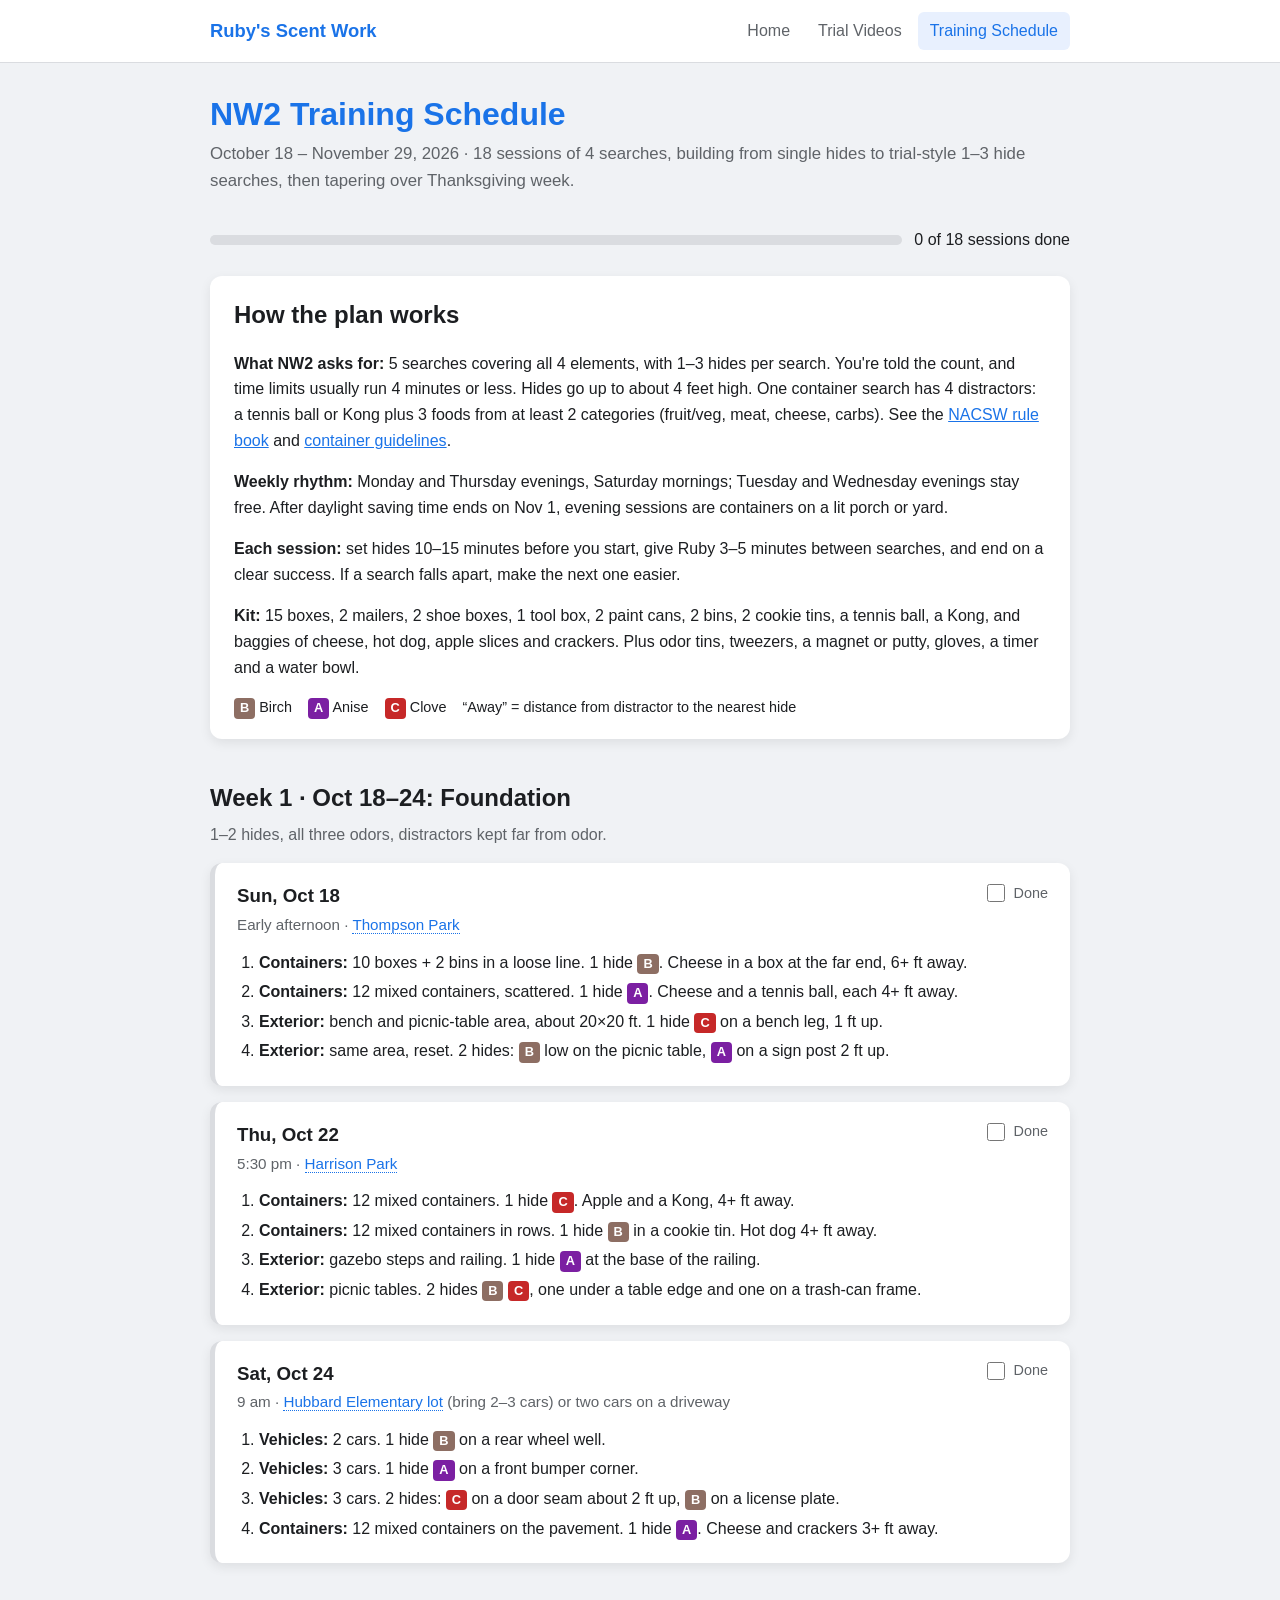
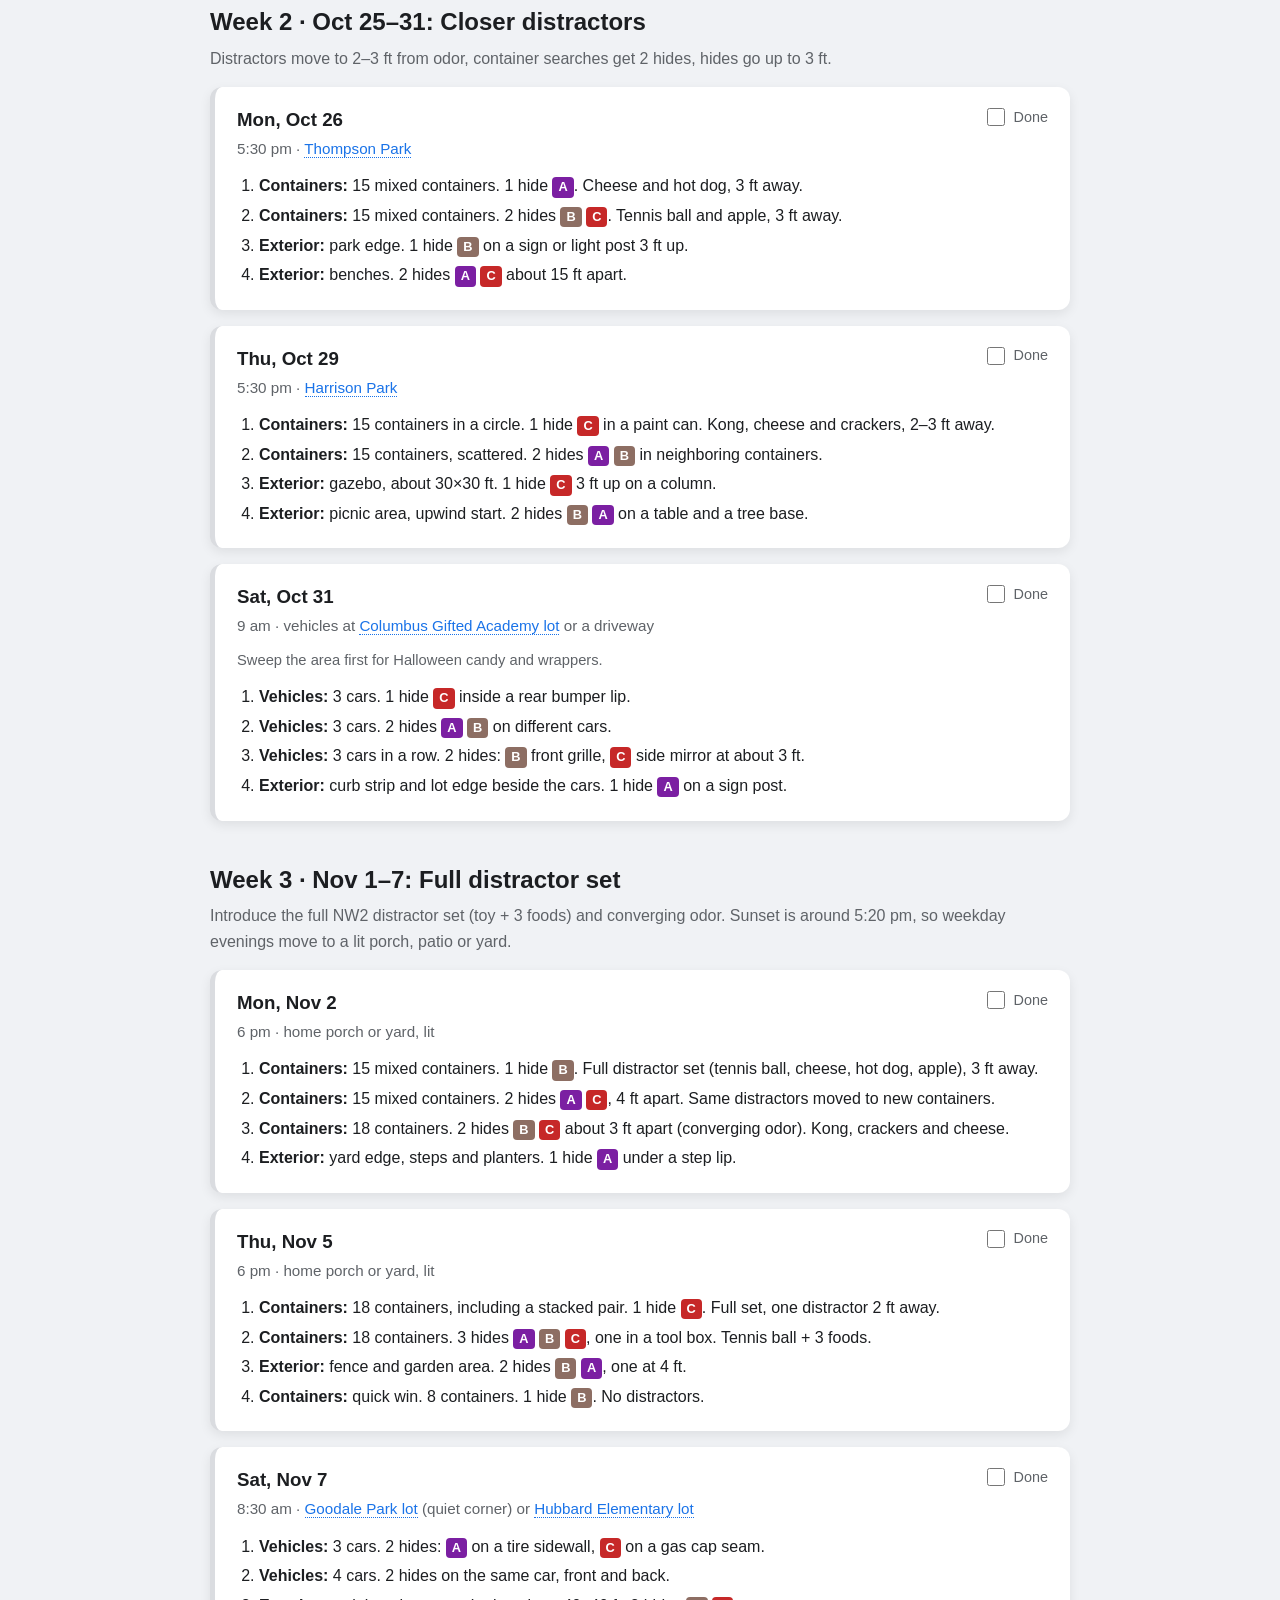
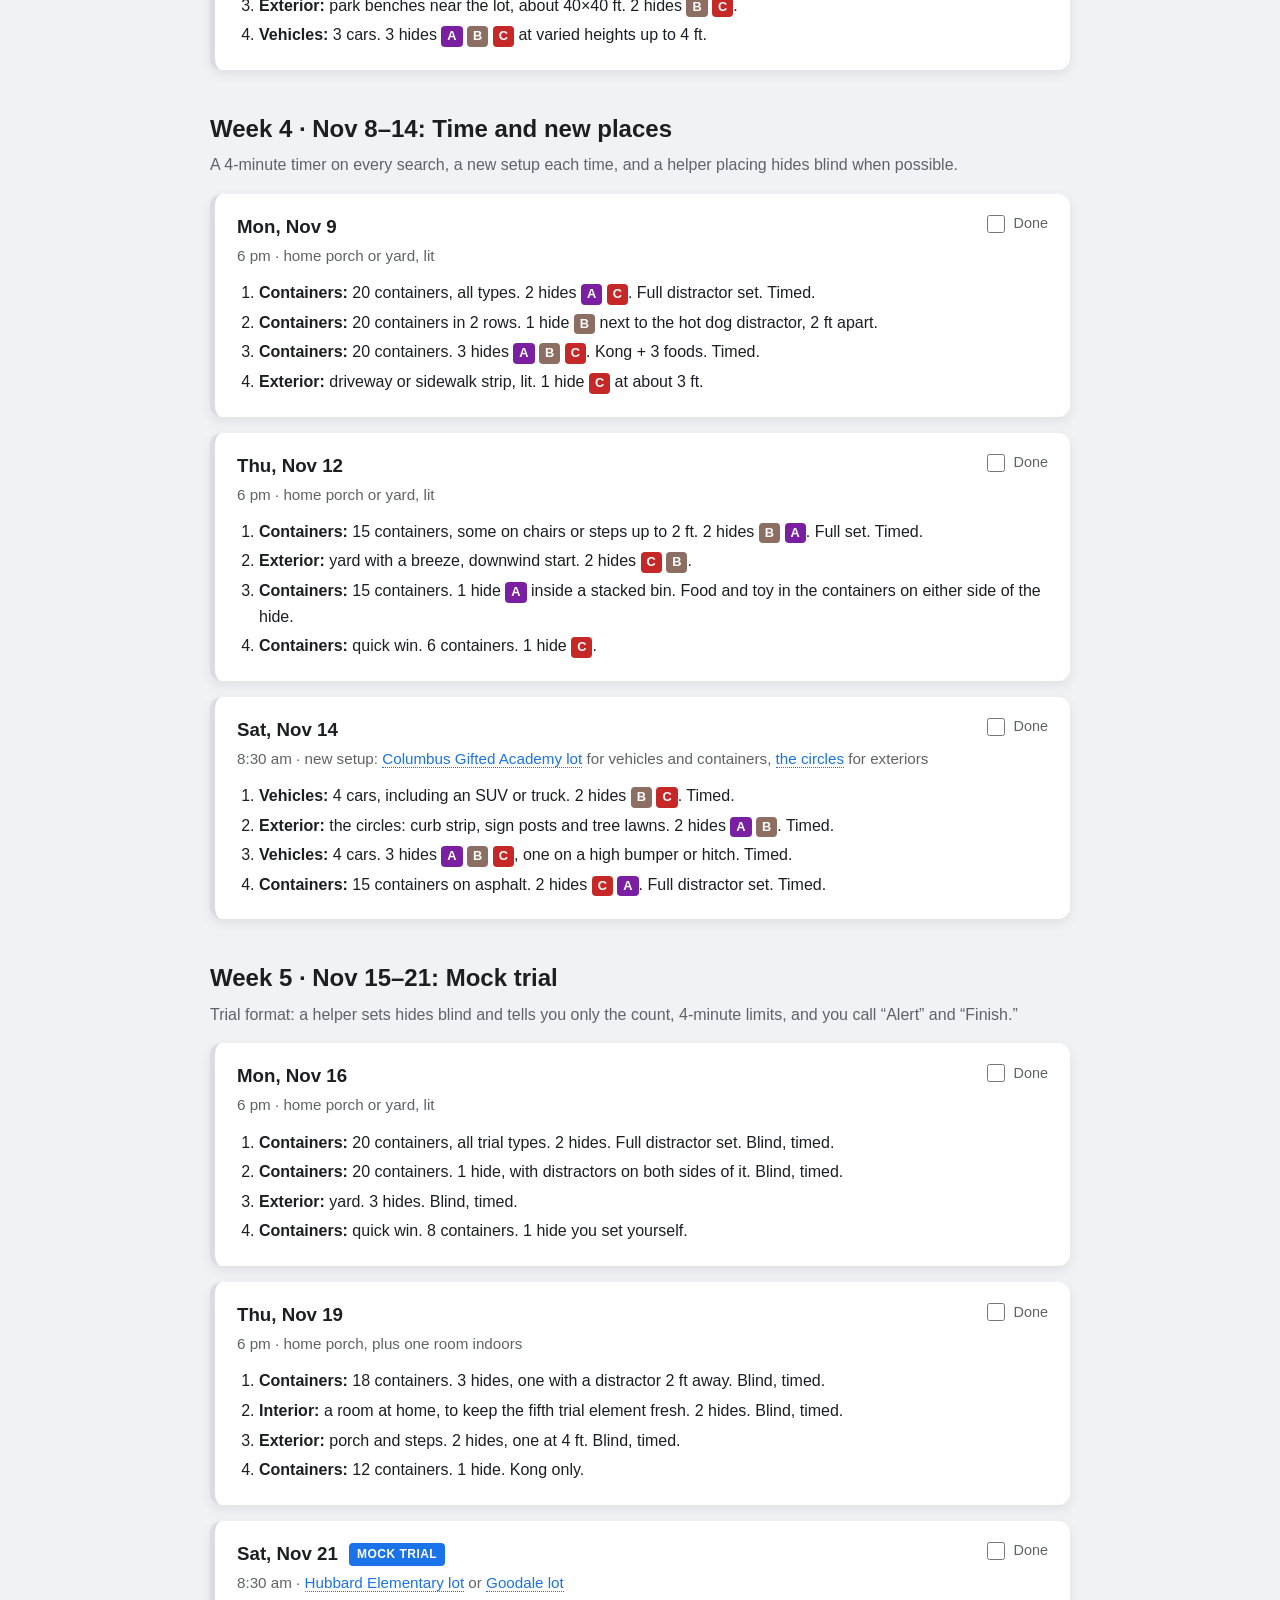
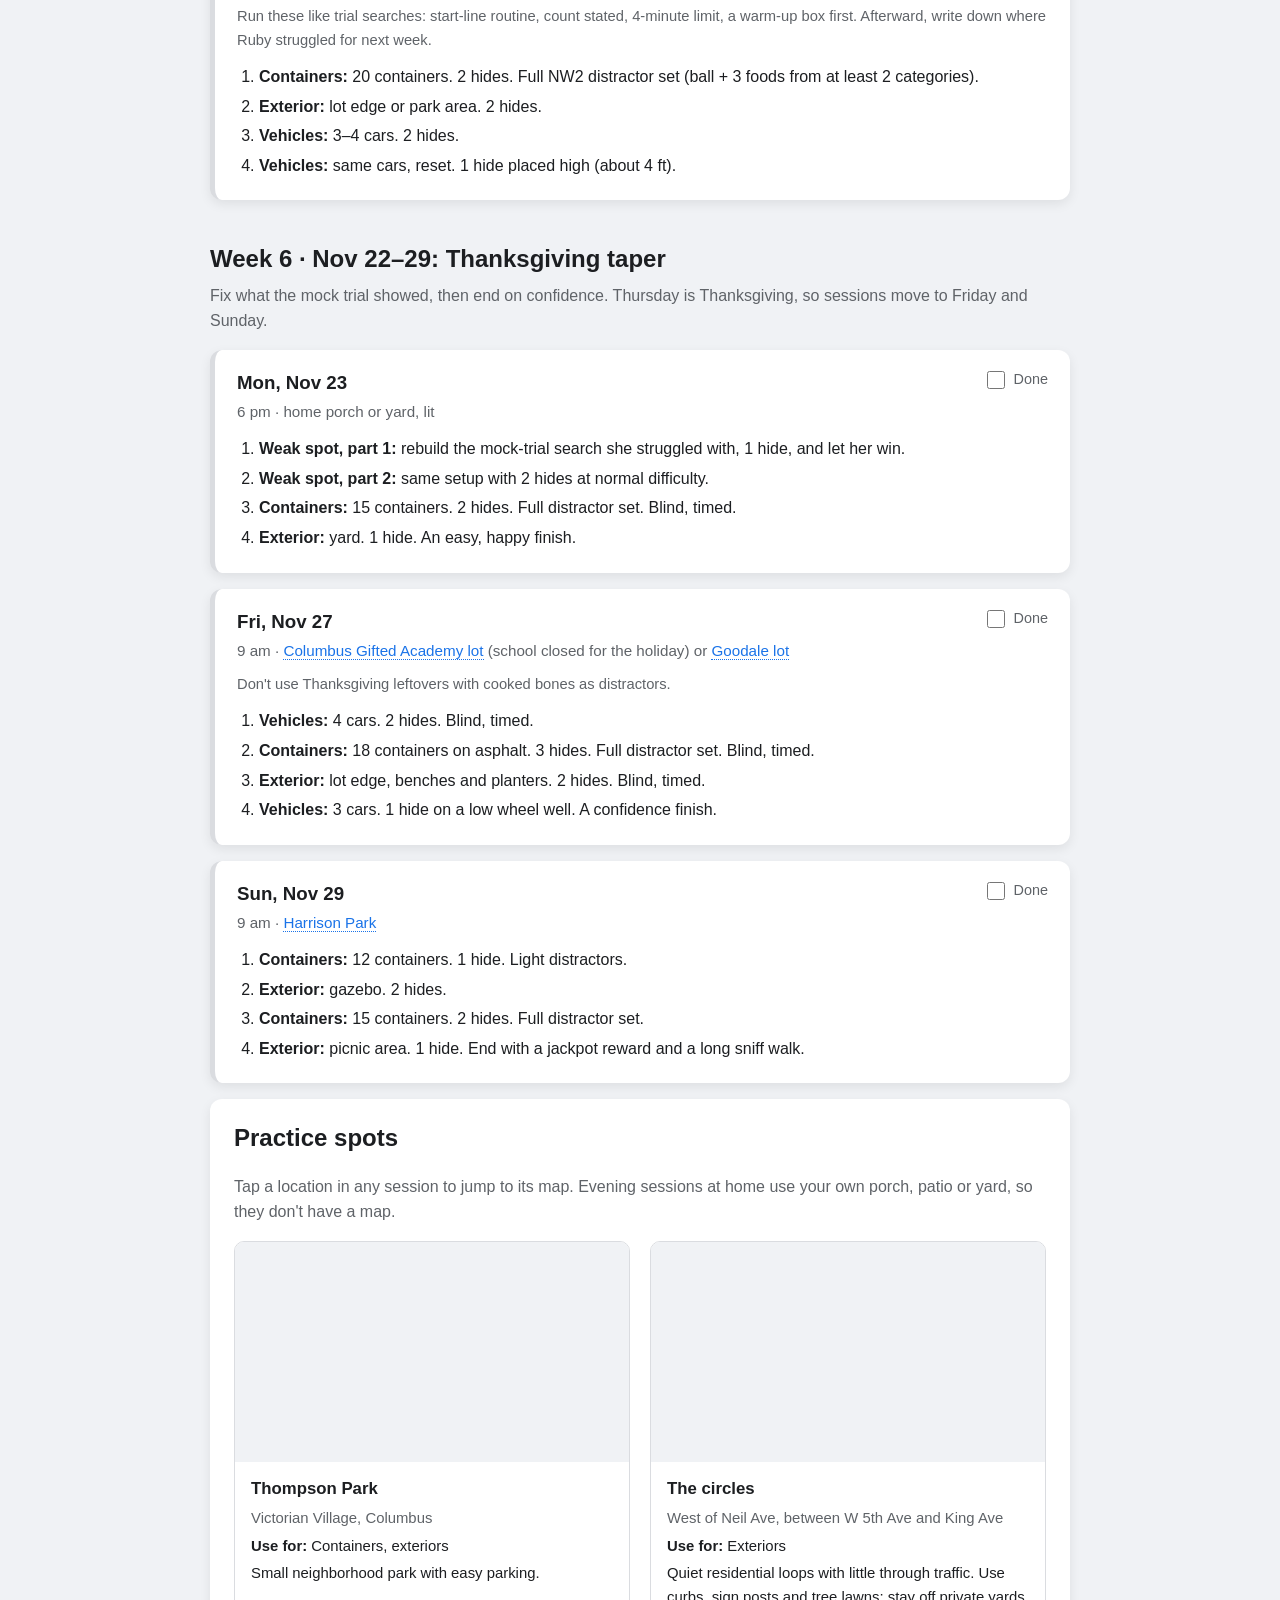
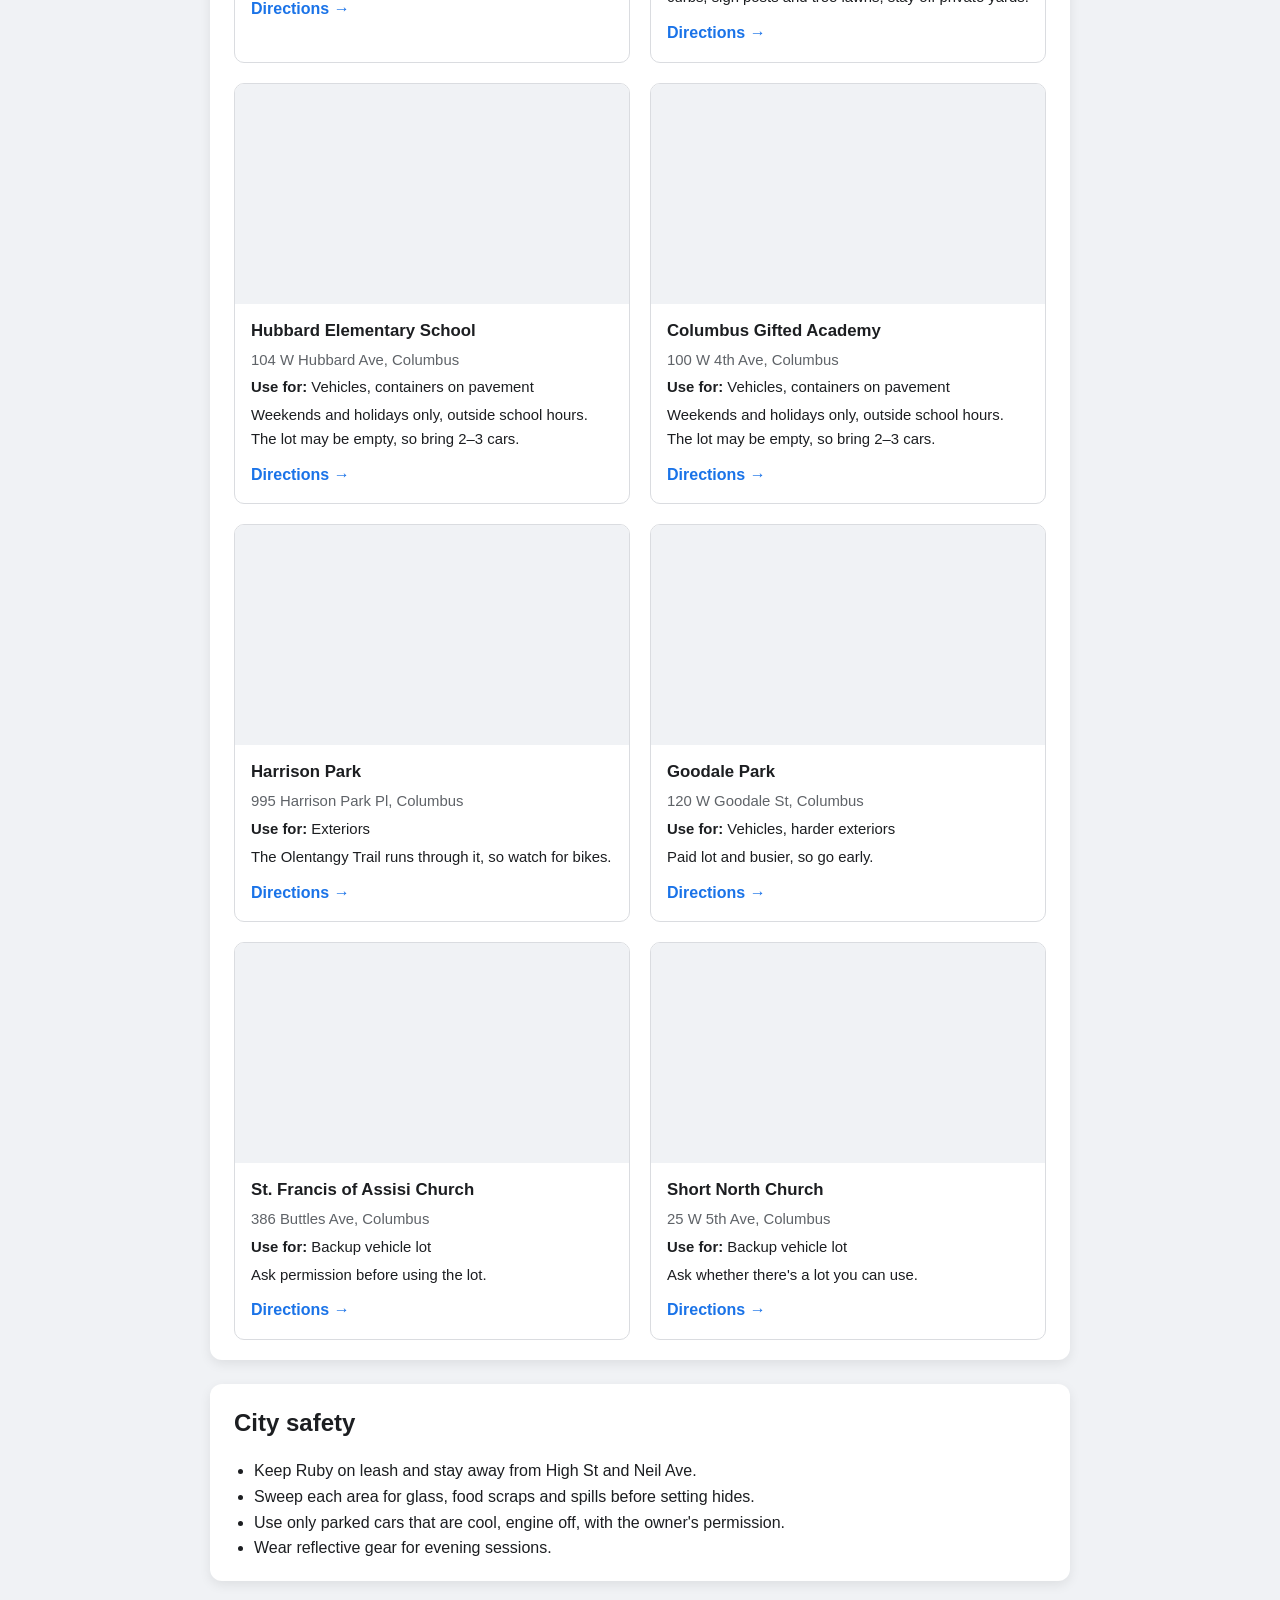
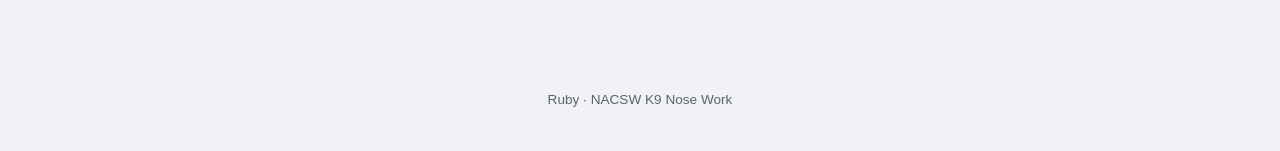
==== commit 956ae1bb: "Use Thompson Park, the circles, and school lots as practice spots Chadwick Arboretum is too hard to " ====
--- a/training.html
+++ b/training.html
@@ -50,10 +50,9 @@
 
             <article class="session" data-date="2026-10-18">
                 <div class="session-head">
-                    <div><h3>Sun, Oct 18</h3><p class="where">Early afternoon &middot; <a href="#spot-chadwick">Chadwick Arboretum North</a></p></div>
-                    <label class="done-toggle"><input type="checkbox"> Done</label>
-                </div>
-                <p class="note">Set containers on pavement by the parking circle and keep Ruby on paths, out of garden beds.</p>
+                    <div><h3>Sun, Oct 18</h3><p class="where">Early afternoon &middot; <a href="#spot-thompson">Thompson Park</a></p></div>
+                    <label class="done-toggle"><input type="checkbox"> Done</label>
+                </div>
                 <ol>
                     <li><span class="el">Containers:</span> 10 boxes + 2 bins in a loose line. 1 hide <span class="odor b">B</span>. Cheese in a box at the far end, 6+ ft away.</li>
                     <li><span class="el">Containers:</span> 12 mixed containers, scattered. 1 hide <span class="odor a">A</span>. Cheese and a tennis ball, each 4+ ft away.</li>
@@ -77,7 +76,7 @@
 
             <article class="session" data-date="2026-10-24">
                 <div class="session-head">
-                    <div><h3>Sat, Oct 24</h3><p class="where">9 am &middot; <a href="#spot-st-francis">church lot</a> (with permission) or two cars on a driveway</p></div>
+                    <div><h3>Sat, Oct 24</h3><p class="where">9 am &middot; <a href="#spot-hubbard">Hubbard Elementary lot</a> (bring 2&ndash;3 cars) or two cars on a driveway</p></div>
                     <label class="done-toggle"><input type="checkbox"> Done</label>
                 </div>
                 <ol>
@@ -96,15 +95,14 @@
 
             <article class="session" data-date="2026-10-26">
                 <div class="session-head">
-                    <div><h3>Mon, Oct 26</h3><p class="where">5:30 pm &middot; <a href="#spot-chadwick">Chadwick Arboretum North</a></p></div>
-                    <label class="done-toggle"><input type="checkbox"> Done</label>
-                </div>
-                <p class="note">Set containers on pavement by the parking circle and keep Ruby on paths, out of garden beds.</p>
+                    <div><h3>Mon, Oct 26</h3><p class="where">5:30 pm &middot; <a href="#spot-thompson">Thompson Park</a></p></div>
+                    <label class="done-toggle"><input type="checkbox"> Done</label>
+                </div>
                 <ol>
                     <li><span class="el">Containers:</span> 15 mixed containers. 1 hide <span class="odor a">A</span>. Cheese and hot dog, 3 ft away.</li>
                     <li><span class="el">Containers:</span> 15 mixed containers. 2 hides <span class="odor b">B</span> <span class="odor c">C</span>. Tennis ball and apple, 3 ft away.</li>
-                    <li><span class="el">Exterior:</span> edge of the parking circle. 1 hide <span class="odor b">B</span> on a sign or light post 3 ft up.</li>
-                    <li><span class="el">Exterior:</span> benches along the pond path. 2 hides <span class="odor a">A</span> <span class="odor c">C</span> about 15 ft apart.</li>
+                    <li><span class="el">Exterior:</span> park edge. 1 hide <span class="odor b">B</span> on a sign or light post 3 ft up.</li>
+                    <li><span class="el">Exterior:</span> benches. 2 hides <span class="odor a">A</span> <span class="odor c">C</span> about 15 ft apart.</li>
                 </ol>
             </article>
 
@@ -123,7 +121,7 @@
 
             <article class="session" data-date="2026-10-31">
                 <div class="session-head">
-                    <div><h3>Sat, Oct 31</h3><p class="where">9 am &middot; vehicles at <a href="#spot-st-francis">church lot</a> or driveway</p></div>
+                    <div><h3>Sat, Oct 31</h3><p class="where">9 am &middot; vehicles at <a href="#spot-cga">Columbus Gifted Academy lot</a> or a driveway</p></div>
                     <label class="done-toggle"><input type="checkbox"> Done</label>
                 </div>
                 <p class="note">Sweep the area first for Halloween candy and wrappers.</p>
@@ -169,7 +167,7 @@
 
             <article class="session" data-date="2026-11-07">
                 <div class="session-head">
-                    <div><h3>Sat, Nov 7</h3><p class="where">8:30 am &middot; <a href="#spot-goodale">Goodale Park lot</a> (quiet corner) or <a href="#spot-st-francis">church lot</a></p></div>
+                    <div><h3>Sat, Nov 7</h3><p class="where">8:30 am &middot; <a href="#spot-goodale">Goodale Park lot</a> (quiet corner) or <a href="#spot-hubbard">Hubbard Elementary lot</a></p></div>
                     <label class="done-toggle"><input type="checkbox"> Done</label>
                 </div>
                 <ol>
@@ -214,12 +212,12 @@
 
             <article class="session" data-date="2026-11-14">
                 <div class="session-head">
-                    <div><h3>Sat, Nov 14</h3><p class="where">8:30 am &middot; a new lot (friend's driveway, <a href="#spot-short-north-church">Short North Church</a>, or another permitted lot)</p></div>
+                    <div><h3>Sat, Nov 14</h3><p class="where">8:30 am &middot; new setup: <a href="#spot-cga">Columbus Gifted Academy lot</a> for vehicles and containers, <a href="#spot-circles">the circles</a> for exteriors</p></div>
                     <label class="done-toggle"><input type="checkbox"> Done</label>
                 </div>
                 <ol>
                     <li><span class="el">Vehicles:</span> 4 cars, including an SUV or truck. 2 hides <span class="odor b">B</span> <span class="odor c">C</span>. Timed.</li>
-                    <li><span class="el">Exterior:</span> lot edge with planters and posts. 2 hides <span class="odor a">A</span> <span class="odor b">B</span>. Timed.</li>
+                    <li><span class="el">Exterior:</span> the circles: curb strip, sign posts and tree lawns. 2 hides <span class="odor a">A</span> <span class="odor b">B</span>. Timed.</li>
                     <li><span class="el">Vehicles:</span> 4 cars. 3 hides <span class="odor a">A</span> <span class="odor b">B</span> <span class="odor c">C</span>, one on a high bumper or hitch. Timed.</li>
                     <li><span class="el">Containers:</span> 15 containers on asphalt. 2 hides <span class="odor c">C</span> <span class="odor a">A</span>. Full distractor set. Timed.</li>
                 </ol>
@@ -259,7 +257,7 @@
 
             <article class="session" data-date="2026-11-21">
                 <div class="session-head">
-                    <div><h3>Sat, Nov 21 <span class="badge">Mock trial</span></h3><p class="where">8:30 am &middot; <a href="#spot-st-francis">church</a> or <a href="#spot-goodale">Goodale lot</a></p></div>
+                    <div><h3>Sat, Nov 21 <span class="badge">Mock trial</span></h3><p class="where">8:30 am &middot; <a href="#spot-hubbard">Hubbard Elementary lot</a> or <a href="#spot-goodale">Goodale lot</a></p></div>
                     <label class="done-toggle"><input type="checkbox"> Done</label>
                 </div>
                 <p class="note">Run these like trial searches: start-line routine, count stated, 4-minute limit, a warm-up box first. Afterward, write down where Ruby struggled for next week.</p>
@@ -292,14 +290,14 @@
 
             <article class="session" data-date="2026-11-27">
                 <div class="session-head">
-                    <div><h3>Fri, Nov 27</h3><p class="where">9 am &middot; <a href="#spot-st-francis">church lot</a> or <a href="#spot-goodale">Goodale lot</a> (quiet holiday morning)</p></div>
+                    <div><h3>Fri, Nov 27</h3><p class="where">9 am &middot; <a href="#spot-cga">Columbus Gifted Academy lot</a> (school closed for the holiday) or <a href="#spot-goodale">Goodale lot</a></p></div>
                     <label class="done-toggle"><input type="checkbox"> Done</label>
                 </div>
                 <p class="note">Don't use Thanksgiving leftovers with cooked bones as distractors.</p>
                 <ol>
                     <li><span class="el">Vehicles:</span> 4 cars. 2 hides. Blind, timed.</li>
                     <li><span class="el">Containers:</span> 18 containers on asphalt. 3 hides. Full distractor set. Blind, timed.</li>
-                    <li><span class="el">Exterior:</span> park benches and lot edge. 2 hides. Blind, timed.</li>
+                    <li><span class="el">Exterior:</span> lot edge, benches and planters. 2 hides. Blind, timed.</li>
                     <li><span class="el">Vehicles:</span> 3 cars. 1 hide on a low wheel well. A confidence finish.</li>
                 </ol>
             </article>
@@ -323,16 +321,52 @@
             <h2>Practice spots</h2>
             <p class="spots-intro">Tap a location in any session to jump to its map. Evening sessions at home use your own porch, patio or yard, so they don't have a map.</p>
             <div class="spot-grid">
-                <article class="spot" id="spot-chadwick">
-                    <div class="spot-map">
-                        <iframe src="https://maps.google.com/maps?q=Chadwick+Arboretum+North%2C+2235+Fred+Taylor+Dr%2C+Columbus%2C+OH&amp;z=16&amp;output=embed" title="Map of Chadwick Arboretum North" loading="lazy" referrerpolicy="no-referrer-when-downgrade"></iframe>
-                    </div>
-                    <div class="spot-info">
-                        <h3>Chadwick Arboretum North</h3>
-                        <p class="addr">2235 Fred Taylor Dr (OSU), Columbus</p>
+                <article class="spot" id="spot-thompson">
+                    <div class="spot-map">
+                        <iframe src="https://maps.google.com/maps?q=Thompson+Park%2C+Columbus%2C+OH+43201&amp;z=17&amp;output=embed" title="Map of Thompson Park" loading="lazy" referrerpolicy="no-referrer-when-downgrade"></iframe>
+                    </div>
+                    <div class="spot-info">
+                        <h3>Thompson Park</h3>
+                        <p class="addr">Victorian Village, Columbus</p>
                         <p><strong>Use for:</strong> Containers, exteriors</p>
-                        <p>No playground; pond path and a quiet parking circle behind the 4-H building. Leashed dogs allowed on paths only. Avoid OSU home-game Saturdays.</p>
-                        <a class="directions" href="https://www.google.com/maps/dir/?api=1&amp;destination=Chadwick+Arboretum+North%2C+2235+Fred+Taylor+Dr%2C+Columbus%2C+OH" target="_blank" rel="noopener">Directions &rarr;</a>
+                        <p>Small neighborhood park with easy parking.</p>
+                        <a class="directions" href="https://www.google.com/maps/dir/?api=1&amp;destination=Thompson+Park%2C+Columbus%2C+OH+43201" target="_blank" rel="noopener">Directions &rarr;</a>
+                    </div>
+                </article>
+                <article class="spot" id="spot-circles">
+                    <div class="spot-map">
+                        <iframe src="https://maps.google.com/maps?ll=39.991,-83.016&amp;z=16&amp;t=m&amp;output=embed" title="Map of The circles" loading="lazy" referrerpolicy="no-referrer-when-downgrade"></iframe>
+                    </div>
+                    <div class="spot-info">
+                        <h3>The circles</h3>
+                        <p class="addr">West of Neil Ave, between W 5th Ave and King Ave</p>
+                        <p><strong>Use for:</strong> Exteriors</p>
+                        <p>Quiet residential loops with little through traffic. Use curbs, sign posts and tree lawns; stay off private yards.</p>
+                        <a class="directions" href="https://www.google.com/maps/dir/?api=1&amp;destination=39.991,-83.016" target="_blank" rel="noopener">Directions &rarr;</a>
+                    </div>
+                </article>
+                <article class="spot" id="spot-hubbard">
+                    <div class="spot-map">
+                        <iframe src="https://maps.google.com/maps?q=Hubbard+Elementary+School%2C+104+W+Hubbard+Ave%2C+Columbus%2C+OH&amp;z=17&amp;output=embed" title="Map of Hubbard Elementary School" loading="lazy" referrerpolicy="no-referrer-when-downgrade"></iframe>
+                    </div>
+                    <div class="spot-info">
+                        <h3>Hubbard Elementary School</h3>
+                        <p class="addr">104 W Hubbard Ave, Columbus</p>
+                        <p><strong>Use for:</strong> Vehicles, containers on pavement</p>
+                        <p>Weekends and holidays only, outside school hours. The lot may be empty, so bring 2&ndash;3 cars.</p>
+                        <a class="directions" href="https://www.google.com/maps/dir/?api=1&amp;destination=Hubbard+Elementary+School%2C+104+W+Hubbard+Ave%2C+Columbus%2C+OH" target="_blank" rel="noopener">Directions &rarr;</a>
+                    </div>
+                </article>
+                <article class="spot" id="spot-cga">
+                    <div class="spot-map">
+                        <iframe src="https://maps.google.com/maps?q=Columbus+Gifted+Academy%2C+100+W+4th+Ave%2C+Columbus%2C+OH&amp;z=17&amp;output=embed" title="Map of Columbus Gifted Academy" loading="lazy" referrerpolicy="no-referrer-when-downgrade"></iframe>
+                    </div>
+                    <div class="spot-info">
+                        <h3>Columbus Gifted Academy</h3>
+                        <p class="addr">100 W 4th Ave, Columbus</p>
+                        <p><strong>Use for:</strong> Vehicles, containers on pavement</p>
+                        <p>Weekends and holidays only, outside school hours. The lot may be empty, so bring 2&ndash;3 cars.</p>
+                        <a class="directions" href="https://www.google.com/maps/dir/?api=1&amp;destination=Columbus+Gifted+Academy%2C+100+W+4th+Ave%2C+Columbus%2C+OH" target="_blank" rel="noopener">Directions &rarr;</a>
                     </div>
                 </article>
                 <article class="spot" id="spot-harrison-park">
@@ -347,30 +381,6 @@
                         <a class="directions" href="https://www.google.com/maps/dir/?api=1&amp;destination=Harrison+Park%2C+995+Harrison+Park+Pl%2C+Columbus%2C+OH" target="_blank" rel="noopener">Directions &rarr;</a>
                     </div>
                 </article>
-                <article class="spot" id="spot-st-francis">
-                    <div class="spot-map">
-                        <iframe src="https://maps.google.com/maps?q=St.+Francis+of+Assisi+Church%2C+386+Buttles+Ave%2C+Columbus%2C+OH&amp;z=16&amp;output=embed" title="Map of St. Francis of Assisi Church" loading="lazy" referrerpolicy="no-referrer-when-downgrade"></iframe>
-                    </div>
-                    <div class="spot-info">
-                        <h3>St. Francis of Assisi Church</h3>
-                        <p class="addr">386 Buttles Ave, Columbus</p>
-                        <p><strong>Use for:</strong> Vehicles</p>
-                        <p>Ask permission before using the lot.</p>
-                        <a class="directions" href="https://www.google.com/maps/dir/?api=1&amp;destination=St.+Francis+of+Assisi+Church%2C+386+Buttles+Ave%2C+Columbus%2C+OH" target="_blank" rel="noopener">Directions &rarr;</a>
-                    </div>
-                </article>
-                <article class="spot" id="spot-short-north-church">
-                    <div class="spot-map">
-                        <iframe src="https://maps.google.com/maps?q=Short+North+Church%2C+25+W+5th+Ave%2C+Columbus%2C+OH&amp;z=16&amp;output=embed" title="Map of Short North Church" loading="lazy" referrerpolicy="no-referrer-when-downgrade"></iframe>
-                    </div>
-                    <div class="spot-info">
-                        <h3>Short North Church</h3>
-                        <p class="addr">25 W 5th Ave, Columbus</p>
-                        <p><strong>Use for:</strong> Vehicles</p>
-                        <p>Ask whether there's a lot you can use.</p>
-                        <a class="directions" href="https://www.google.com/maps/dir/?api=1&amp;destination=Short+North+Church%2C+25+W+5th+Ave%2C+Columbus%2C+OH" target="_blank" rel="noopener">Directions &rarr;</a>
-                    </div>
-                </article>
                 <article class="spot" id="spot-goodale">
                     <div class="spot-map">
                         <iframe src="https://maps.google.com/maps?q=Goodale+Park%2C+120+W+Goodale+St%2C+Columbus%2C+OH&amp;z=16&amp;output=embed" title="Map of Goodale Park" loading="lazy" referrerpolicy="no-referrer-when-downgrade"></iframe>
@@ -381,6 +391,30 @@
                         <p><strong>Use for:</strong> Vehicles, harder exteriors</p>
                         <p>Paid lot and busier, so go early.</p>
                         <a class="directions" href="https://www.google.com/maps/dir/?api=1&amp;destination=Goodale+Park%2C+120+W+Goodale+St%2C+Columbus%2C+OH" target="_blank" rel="noopener">Directions &rarr;</a>
+                    </div>
+                </article>
+                <article class="spot" id="spot-st-francis">
+                    <div class="spot-map">
+                        <iframe src="https://maps.google.com/maps?q=St.+Francis+of+Assisi+Church%2C+386+Buttles+Ave%2C+Columbus%2C+OH&amp;z=16&amp;output=embed" title="Map of St. Francis of Assisi Church" loading="lazy" referrerpolicy="no-referrer-when-downgrade"></iframe>
+                    </div>
+                    <div class="spot-info">
+                        <h3>St. Francis of Assisi Church</h3>
+                        <p class="addr">386 Buttles Ave, Columbus</p>
+                        <p><strong>Use for:</strong> Backup vehicle lot</p>
+                        <p>Ask permission before using the lot.</p>
+                        <a class="directions" href="https://www.google.com/maps/dir/?api=1&amp;destination=St.+Francis+of+Assisi+Church%2C+386+Buttles+Ave%2C+Columbus%2C+OH" target="_blank" rel="noopener">Directions &rarr;</a>
+                    </div>
+                </article>
+                <article class="spot" id="spot-short-north-church">
+                    <div class="spot-map">
+                        <iframe src="https://maps.google.com/maps?q=Short+North+Church%2C+25+W+5th+Ave%2C+Columbus%2C+OH&amp;z=16&amp;output=embed" title="Map of Short North Church" loading="lazy" referrerpolicy="no-referrer-when-downgrade"></iframe>
+                    </div>
+                    <div class="spot-info">
+                        <h3>Short North Church</h3>
+                        <p class="addr">25 W 5th Ave, Columbus</p>
+                        <p><strong>Use for:</strong> Backup vehicle lot</p>
+                        <p>Ask whether there's a lot you can use.</p>
+                        <a class="directions" href="https://www.google.com/maps/dir/?api=1&amp;destination=Short+North+Church%2C+25+W+5th+Ave%2C+Columbus%2C+OH" target="_blank" rel="noopener">Directions &rarr;</a>
                     </div>
                 </article>
             </div>
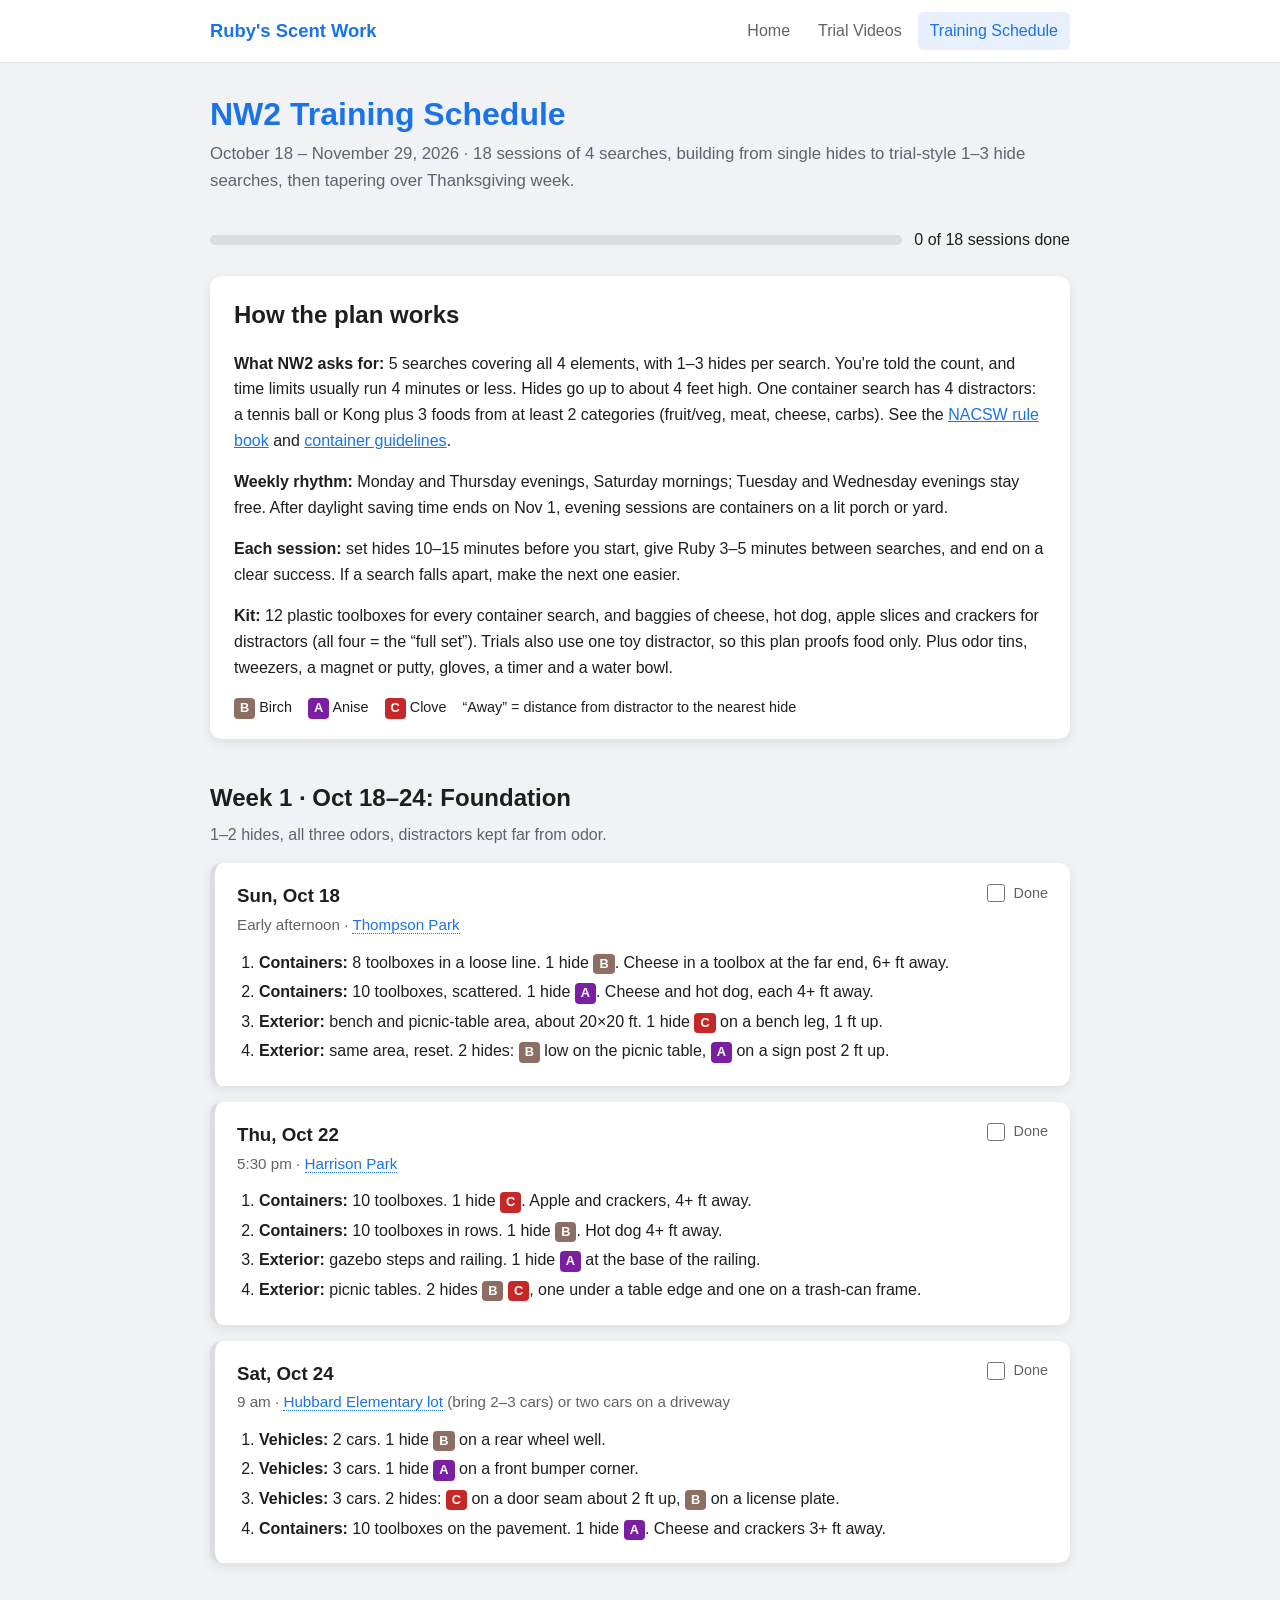
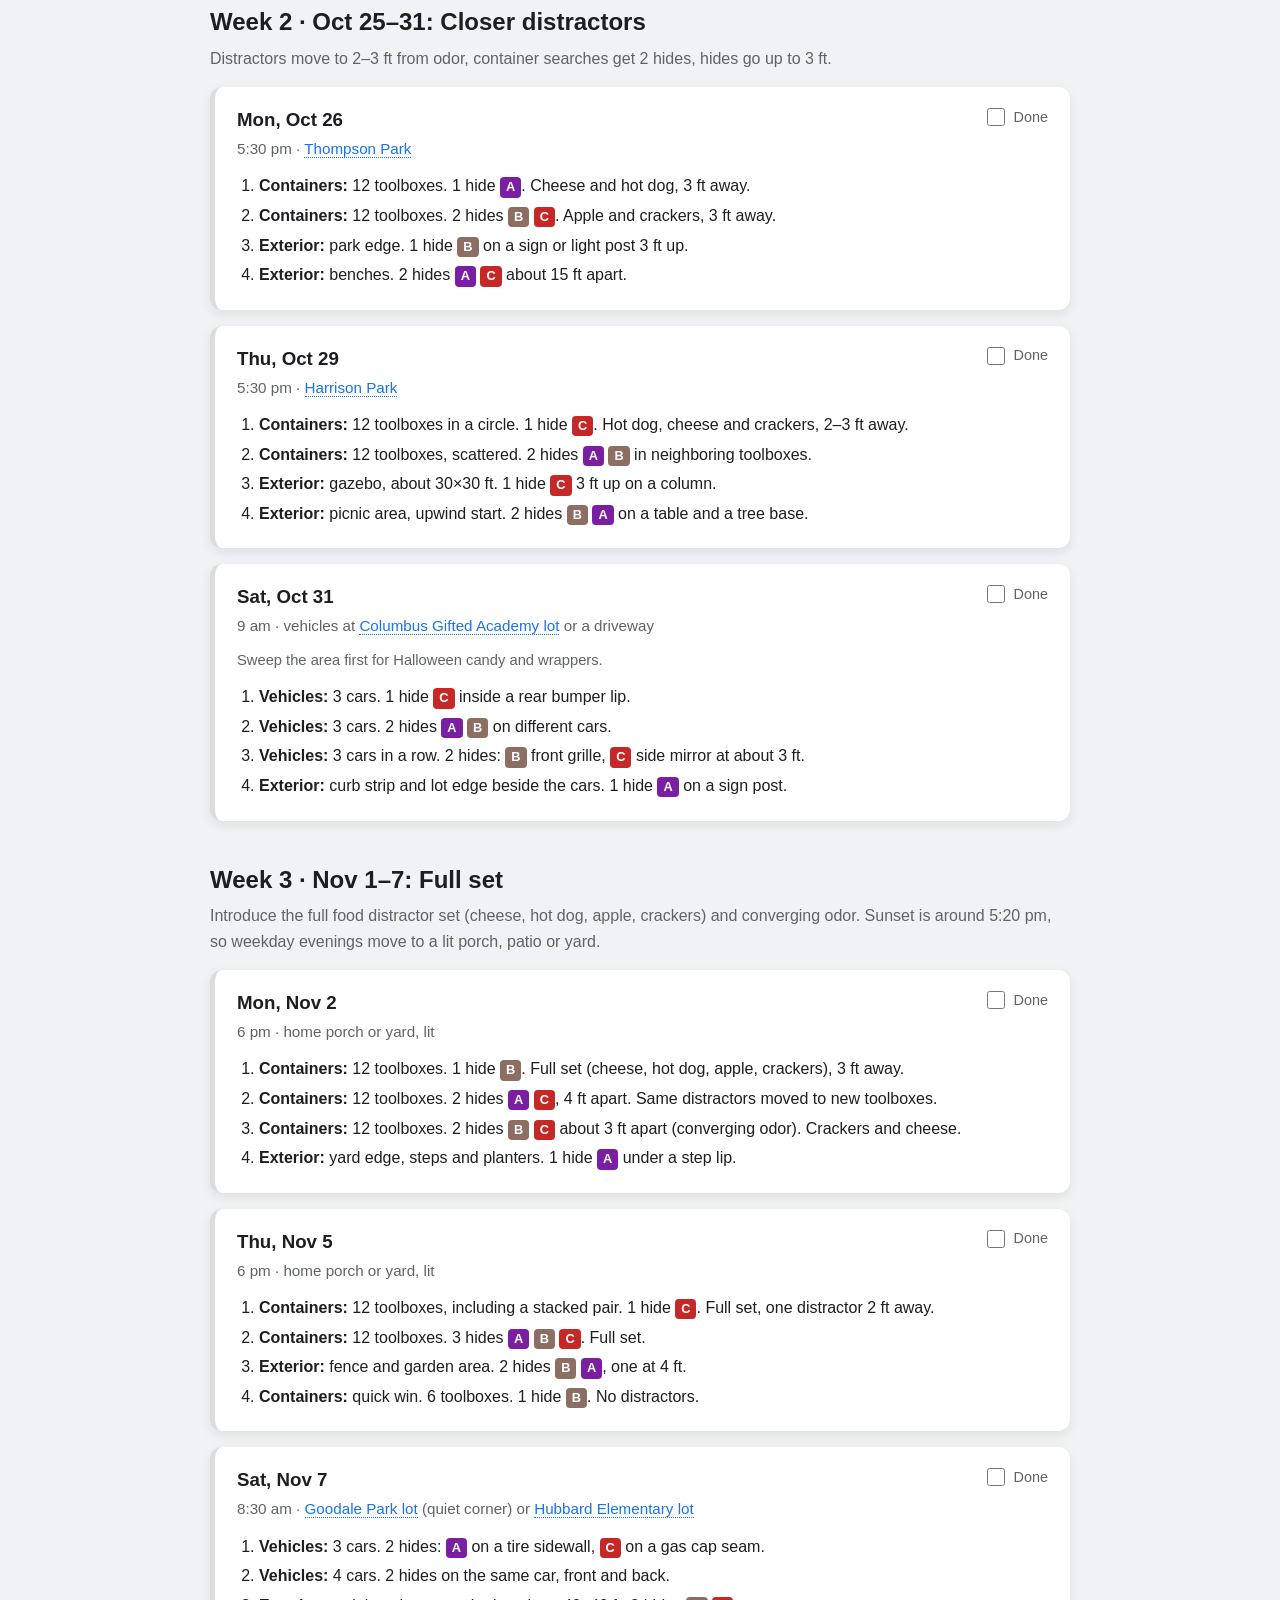
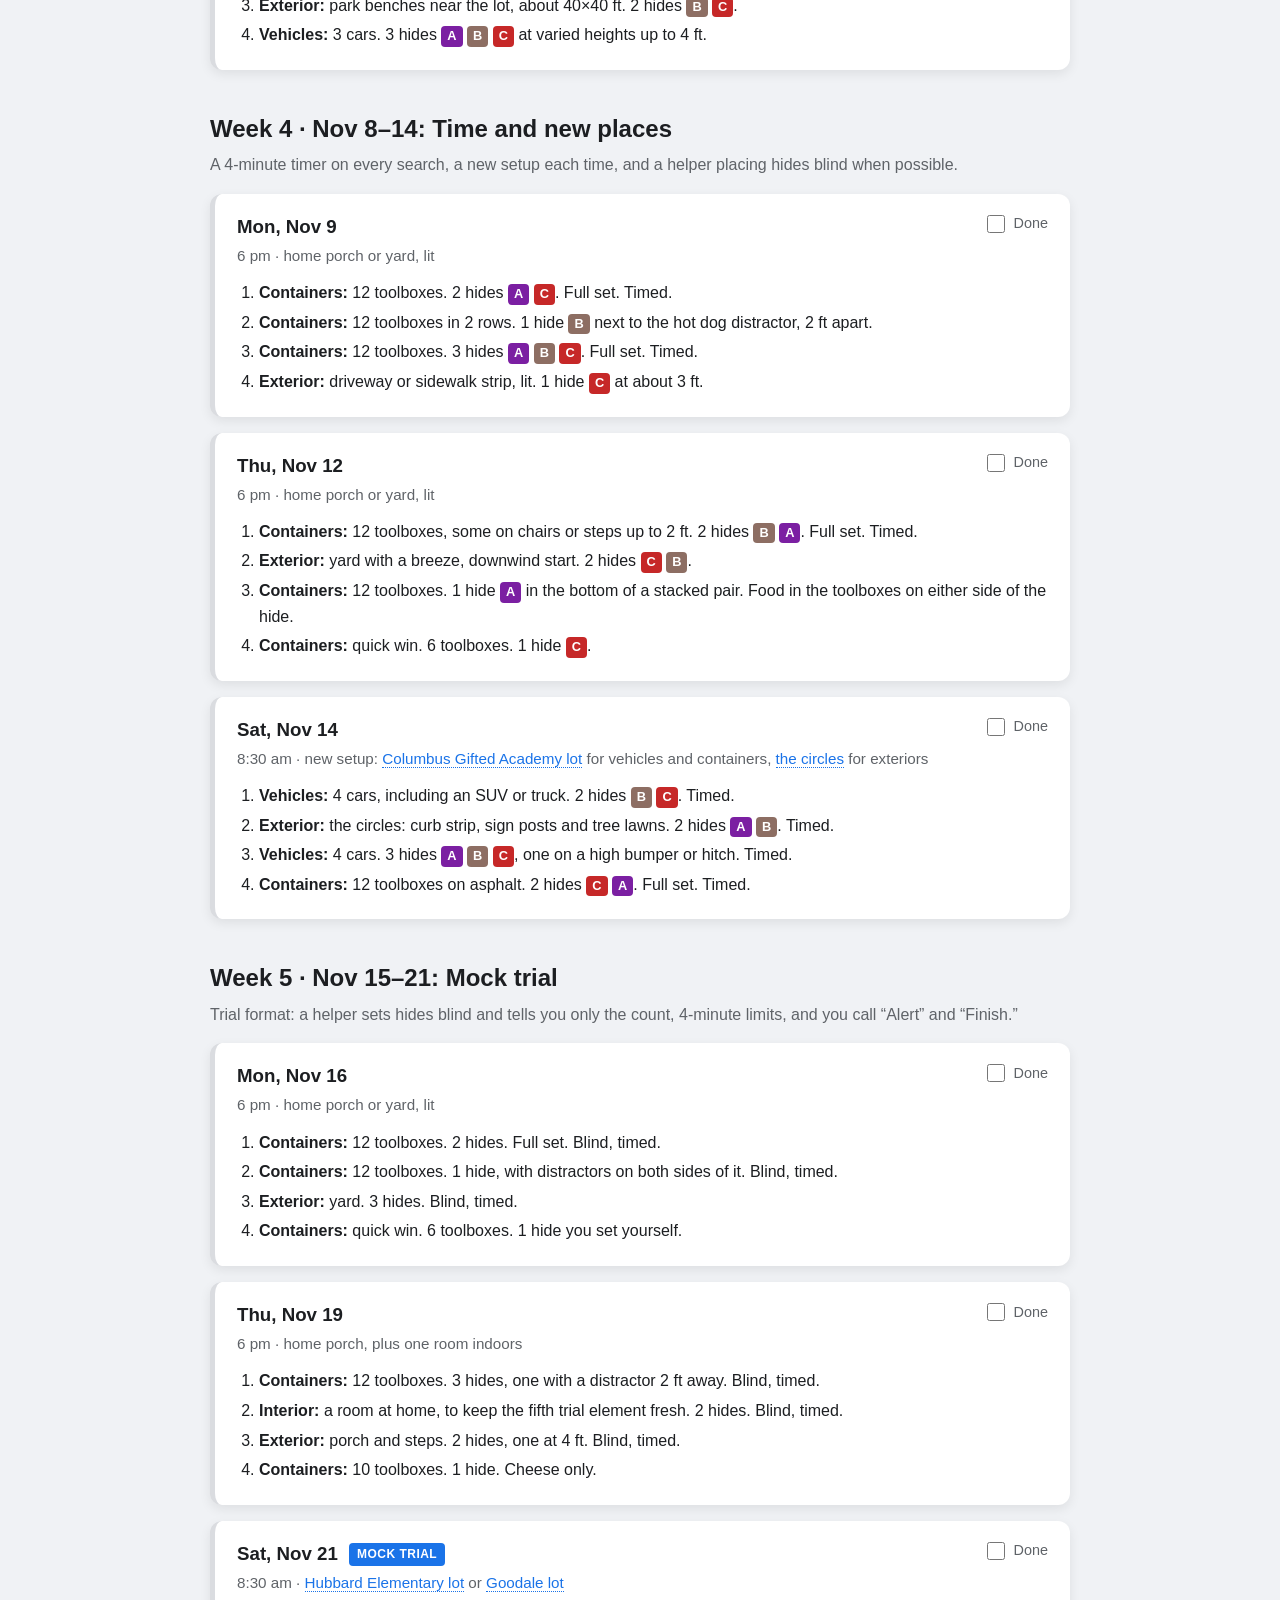
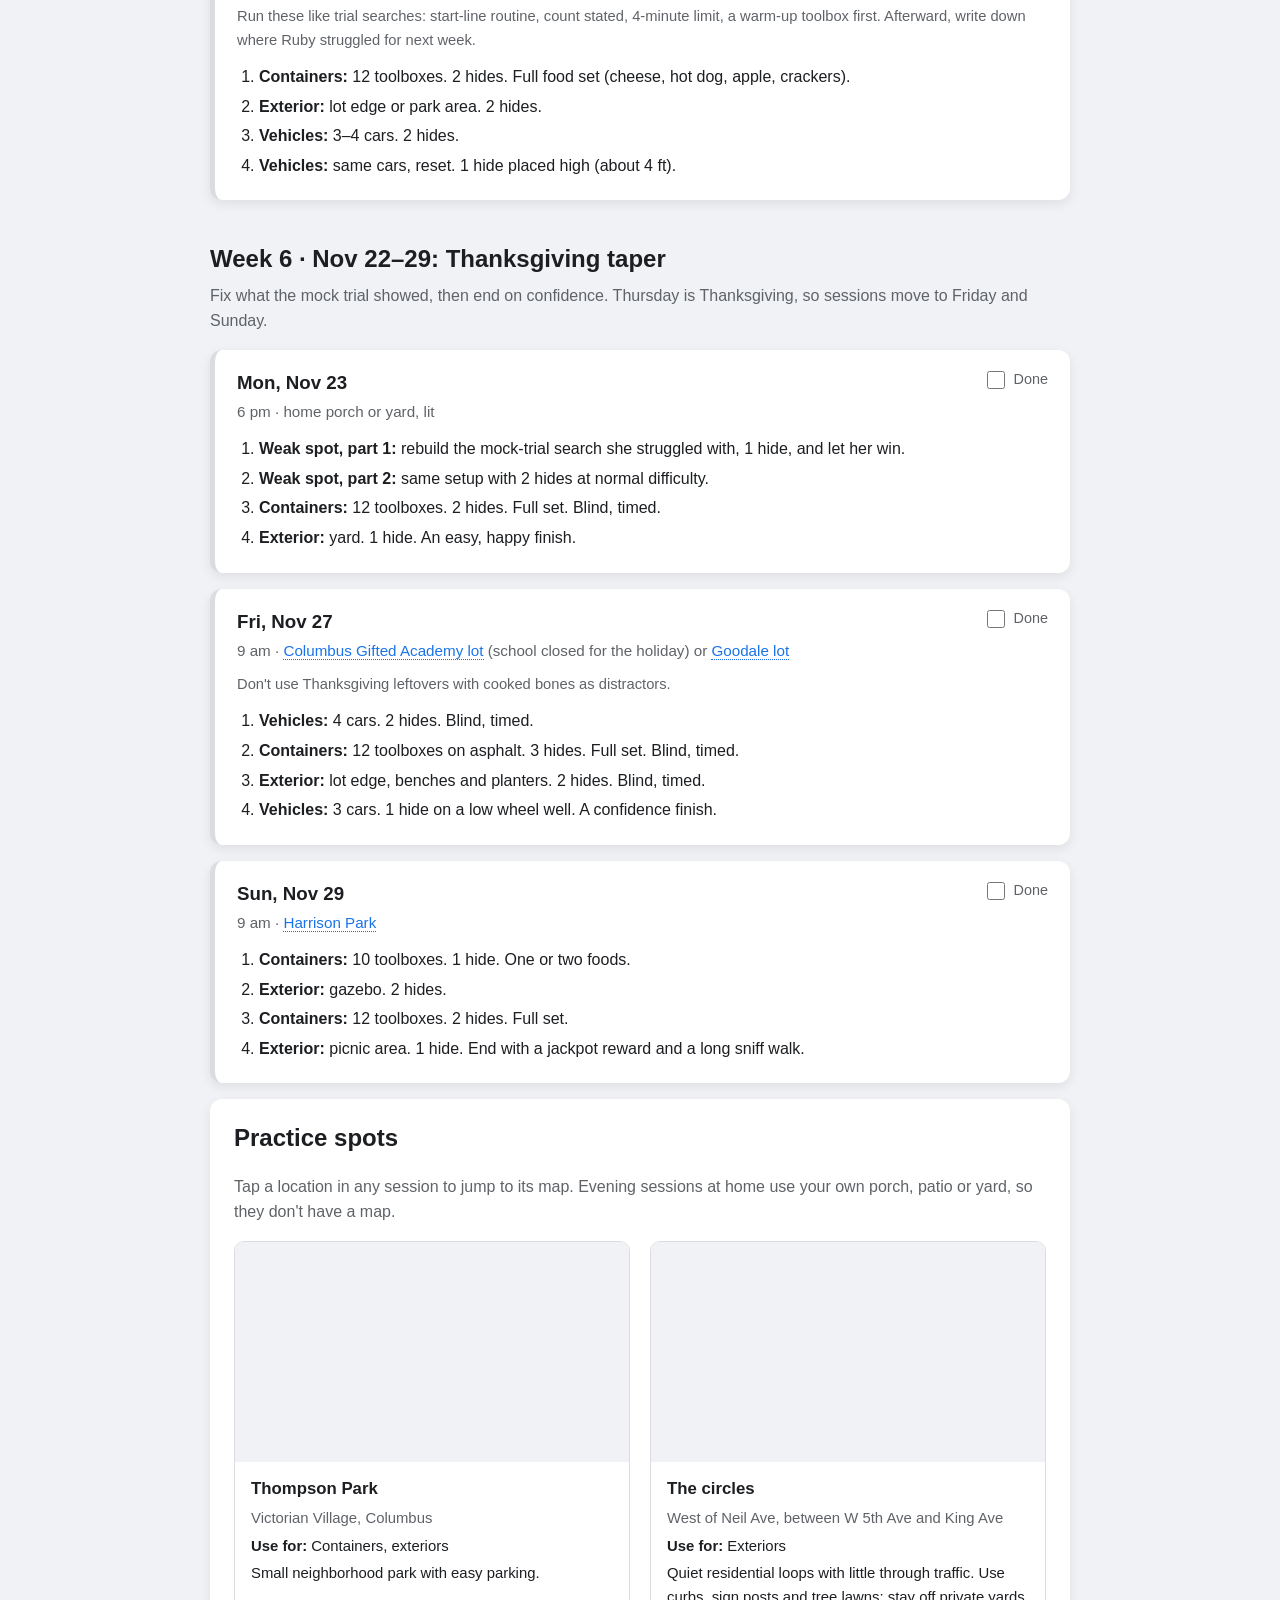
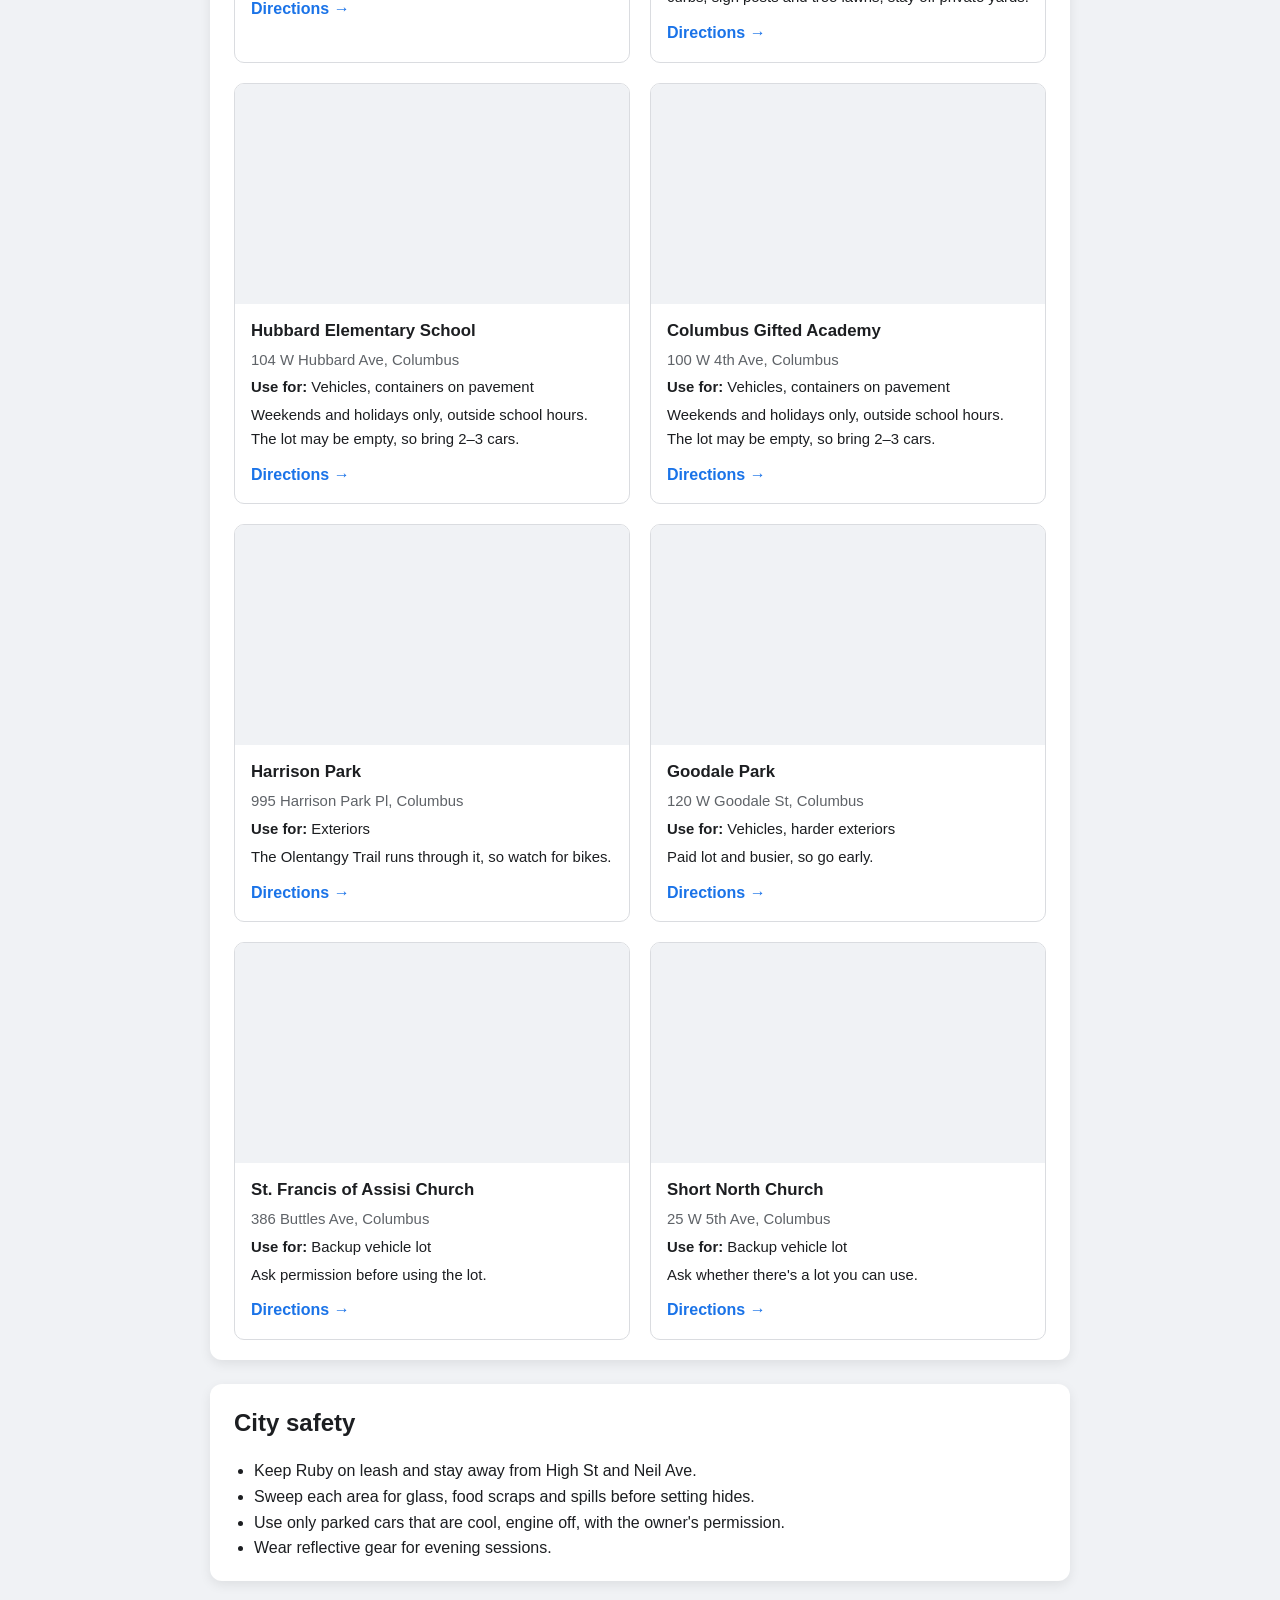
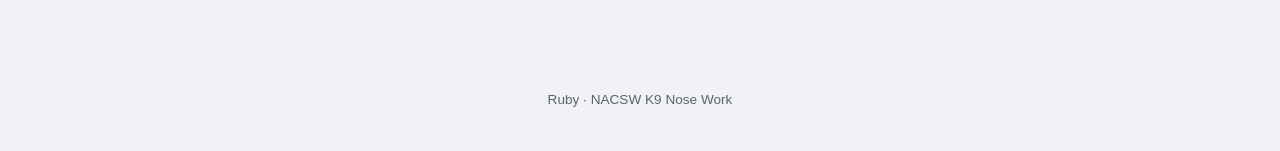
==== commit f1db9be3: "Simplify the training kit to toolboxes and food distractors Every container search now uses plastic " ====
--- a/training.html
+++ b/training.html
@@ -34,7 +34,7 @@
                 See the <a href="https://nacsw.net/sites/default/files/2024-03/NACSW%20Rule%20Book%2012.2%20March%201%202024.pdf">NACSW rule book</a> and <a href="https://nacsw.net/sites/default/files/2026-02/2026-05-01%20NACSW%20Trial%20Container%20Guidelines%20for%20Members_0.pdf">container guidelines</a>.</p>
             <p><strong>Weekly rhythm:</strong> Monday and Thursday evenings, Saturday mornings; Tuesday and Wednesday evenings stay free. After daylight saving time ends on Nov 1, evening sessions are containers on a lit porch or yard.</p>
             <p><strong>Each session:</strong> set hides 10&ndash;15 minutes before you start, give Ruby 3&ndash;5 minutes between searches, and end on a clear success. If a search falls apart, make the next one easier.</p>
-            <p><strong>Kit:</strong> 15 boxes, 2 mailers, 2 shoe boxes, 1 tool box, 2 paint cans, 2 bins, 2 cookie tins, a tennis ball, a Kong, and baggies of cheese, hot dog, apple slices and crackers. Plus odor tins, tweezers, a magnet or putty, gloves, a timer and a water bowl.</p>
+            <p><strong>Kit:</strong> 12 plastic toolboxes for every container search, and baggies of cheese, hot dog, apple slices and crackers for distractors (all four = the &ldquo;full set&rdquo;). Trials also use one toy distractor, so this plan proofs food only. Plus odor tins, tweezers, a magnet or putty, gloves, a timer and a water bowl.</p>
             <div class="key">
                 <span><span class="odor b">B</span> Birch</span>
                 <span><span class="odor a">A</span> Anise</span>
@@ -54,8 +54,8 @@
                     <label class="done-toggle"><input type="checkbox"> Done</label>
                 </div>
                 <ol>
-                    <li><span class="el">Containers:</span> 10 boxes + 2 bins in a loose line. 1 hide <span class="odor b">B</span>. Cheese in a box at the far end, 6+ ft away.</li>
-                    <li><span class="el">Containers:</span> 12 mixed containers, scattered. 1 hide <span class="odor a">A</span>. Cheese and a tennis ball, each 4+ ft away.</li>
+                    <li><span class="el">Containers:</span> 8 toolboxes in a loose line. 1 hide <span class="odor b">B</span>. Cheese in a toolbox at the far end, 6+ ft away.</li>
+                    <li><span class="el">Containers:</span> 10 toolboxes, scattered. 1 hide <span class="odor a">A</span>. Cheese and hot dog, each 4+ ft away.</li>
                     <li><span class="el">Exterior:</span> bench and picnic-table area, about 20&times;20 ft. 1 hide <span class="odor c">C</span> on a bench leg, 1 ft up.</li>
                     <li><span class="el">Exterior:</span> same area, reset. 2 hides: <span class="odor b">B</span> low on the picnic table, <span class="odor a">A</span> on a sign post 2 ft up.</li>
                 </ol>
@@ -67,8 +67,8 @@
                     <label class="done-toggle"><input type="checkbox"> Done</label>
                 </div>
                 <ol>
-                    <li><span class="el">Containers:</span> 12 mixed containers. 1 hide <span class="odor c">C</span>. Apple and a Kong, 4+ ft away.</li>
-                    <li><span class="el">Containers:</span> 12 mixed containers in rows. 1 hide <span class="odor b">B</span> in a cookie tin. Hot dog 4+ ft away.</li>
+                    <li><span class="el">Containers:</span> 10 toolboxes. 1 hide <span class="odor c">C</span>. Apple and crackers, 4+ ft away.</li>
+                    <li><span class="el">Containers:</span> 10 toolboxes in rows. 1 hide <span class="odor b">B</span>. Hot dog 4+ ft away.</li>
                     <li><span class="el">Exterior:</span> gazebo steps and railing. 1 hide <span class="odor a">A</span> at the base of the railing.</li>
                     <li><span class="el">Exterior:</span> picnic tables. 2 hides <span class="odor b">B</span> <span class="odor c">C</span>, one under a table edge and one on a trash-can frame.</li>
                 </ol>
@@ -83,7 +83,7 @@
                     <li><span class="el">Vehicles:</span> 2 cars. 1 hide <span class="odor b">B</span> on a rear wheel well.</li>
                     <li><span class="el">Vehicles:</span> 3 cars. 1 hide <span class="odor a">A</span> on a front bumper corner.</li>
                     <li><span class="el">Vehicles:</span> 3 cars. 2 hides: <span class="odor c">C</span> on a door seam about 2 ft up, <span class="odor b">B</span> on a license plate.</li>
-                    <li><span class="el">Containers:</span> 12 mixed containers on the pavement. 1 hide <span class="odor a">A</span>. Cheese and crackers 3+ ft away.</li>
+                    <li><span class="el">Containers:</span> 10 toolboxes on the pavement. 1 hide <span class="odor a">A</span>. Cheese and crackers 3+ ft away.</li>
                 </ol>
             </article>
         </section>
@@ -99,8 +99,8 @@
                     <label class="done-toggle"><input type="checkbox"> Done</label>
                 </div>
                 <ol>
-                    <li><span class="el">Containers:</span> 15 mixed containers. 1 hide <span class="odor a">A</span>. Cheese and hot dog, 3 ft away.</li>
-                    <li><span class="el">Containers:</span> 15 mixed containers. 2 hides <span class="odor b">B</span> <span class="odor c">C</span>. Tennis ball and apple, 3 ft away.</li>
+                    <li><span class="el">Containers:</span> 12 toolboxes. 1 hide <span class="odor a">A</span>. Cheese and hot dog, 3 ft away.</li>
+                    <li><span class="el">Containers:</span> 12 toolboxes. 2 hides <span class="odor b">B</span> <span class="odor c">C</span>. Apple and crackers, 3 ft away.</li>
                     <li><span class="el">Exterior:</span> park edge. 1 hide <span class="odor b">B</span> on a sign or light post 3 ft up.</li>
                     <li><span class="el">Exterior:</span> benches. 2 hides <span class="odor a">A</span> <span class="odor c">C</span> about 15 ft apart.</li>
                 </ol>
@@ -112,8 +112,8 @@
                     <label class="done-toggle"><input type="checkbox"> Done</label>
                 </div>
                 <ol>
-                    <li><span class="el">Containers:</span> 15 containers in a circle. 1 hide <span class="odor c">C</span> in a paint can. Kong, cheese and crackers, 2&ndash;3 ft away.</li>
-                    <li><span class="el">Containers:</span> 15 containers, scattered. 2 hides <span class="odor a">A</span> <span class="odor b">B</span> in neighboring containers.</li>
+                    <li><span class="el">Containers:</span> 12 toolboxes in a circle. 1 hide <span class="odor c">C</span>. Hot dog, cheese and crackers, 2&ndash;3 ft away.</li>
+                    <li><span class="el">Containers:</span> 12 toolboxes, scattered. 2 hides <span class="odor a">A</span> <span class="odor b">B</span> in neighboring toolboxes.</li>
                     <li><span class="el">Exterior:</span> gazebo, about 30&times;30 ft. 1 hide <span class="odor c">C</span> 3 ft up on a column.</li>
                     <li><span class="el">Exterior:</span> picnic area, upwind start. 2 hides <span class="odor b">B</span> <span class="odor a">A</span> on a table and a tree base.</li>
                 </ol>
@@ -136,8 +136,8 @@
 
         <!-- ===================== WEEK 3 ===================== -->
         <section class="week">
-            <h2>Week 3 &middot; Nov 1&ndash;7: Full distractor set</h2>
-            <p class="goal">Introduce the full NW2 distractor set (toy + 3 foods) and converging odor. Sunset is around 5:20 pm, so weekday evenings move to a lit porch, patio or yard.</p>
+            <h2>Week 3 &middot; Nov 1&ndash;7: Full set</h2>
+            <p class="goal">Introduce the full food distractor set (cheese, hot dog, apple, crackers) and converging odor. Sunset is around 5:20 pm, so weekday evenings move to a lit porch, patio or yard.</p>
 
             <article class="session" data-date="2026-11-02">
                 <div class="session-head">
@@ -145,9 +145,9 @@
                     <label class="done-toggle"><input type="checkbox"> Done</label>
                 </div>
                 <ol>
-                    <li><span class="el">Containers:</span> 15 mixed containers. 1 hide <span class="odor b">B</span>. Full distractor set (tennis ball, cheese, hot dog, apple), 3 ft away.</li>
-                    <li><span class="el">Containers:</span> 15 mixed containers. 2 hides <span class="odor a">A</span> <span class="odor c">C</span>, 4 ft apart. Same distractors moved to new containers.</li>
-                    <li><span class="el">Containers:</span> 18 containers. 2 hides <span class="odor b">B</span> <span class="odor c">C</span> about 3 ft apart (converging odor). Kong, crackers and cheese.</li>
+                    <li><span class="el">Containers:</span> 12 toolboxes. 1 hide <span class="odor b">B</span>. Full set (cheese, hot dog, apple, crackers), 3 ft away.</li>
+                    <li><span class="el">Containers:</span> 12 toolboxes. 2 hides <span class="odor a">A</span> <span class="odor c">C</span>, 4 ft apart. Same distractors moved to new toolboxes.</li>
+                    <li><span class="el">Containers:</span> 12 toolboxes. 2 hides <span class="odor b">B</span> <span class="odor c">C</span> about 3 ft apart (converging odor). Crackers and cheese.</li>
                     <li><span class="el">Exterior:</span> yard edge, steps and planters. 1 hide <span class="odor a">A</span> under a step lip.</li>
                 </ol>
             </article>
@@ -158,10 +158,10 @@
                     <label class="done-toggle"><input type="checkbox"> Done</label>
                 </div>
                 <ol>
-                    <li><span class="el">Containers:</span> 18 containers, including a stacked pair. 1 hide <span class="odor c">C</span>. Full set, one distractor 2 ft away.</li>
-                    <li><span class="el">Containers:</span> 18 containers. 3 hides <span class="odor a">A</span> <span class="odor b">B</span> <span class="odor c">C</span>, one in a tool box. Tennis ball + 3 foods.</li>
+                    <li><span class="el">Containers:</span> 12 toolboxes, including a stacked pair. 1 hide <span class="odor c">C</span>. Full set, one distractor 2 ft away.</li>
+                    <li><span class="el">Containers:</span> 12 toolboxes. 3 hides <span class="odor a">A</span> <span class="odor b">B</span> <span class="odor c">C</span>. Full set.</li>
                     <li><span class="el">Exterior:</span> fence and garden area. 2 hides <span class="odor b">B</span> <span class="odor a">A</span>, one at 4 ft.</li>
-                    <li><span class="el">Containers:</span> quick win. 8 containers. 1 hide <span class="odor b">B</span>. No distractors.</li>
+                    <li><span class="el">Containers:</span> quick win. 6 toolboxes. 1 hide <span class="odor b">B</span>. No distractors.</li>
                 </ol>
             </article>
 
@@ -190,9 +190,9 @@
                     <label class="done-toggle"><input type="checkbox"> Done</label>
                 </div>
                 <ol>
-                    <li><span class="el">Containers:</span> 20 containers, all types. 2 hides <span class="odor a">A</span> <span class="odor c">C</span>. Full distractor set. Timed.</li>
-                    <li><span class="el">Containers:</span> 20 containers in 2 rows. 1 hide <span class="odor b">B</span> next to the hot dog distractor, 2 ft apart.</li>
-                    <li><span class="el">Containers:</span> 20 containers. 3 hides <span class="odor a">A</span> <span class="odor b">B</span> <span class="odor c">C</span>. Kong + 3 foods. Timed.</li>
+                    <li><span class="el">Containers:</span> 12 toolboxes. 2 hides <span class="odor a">A</span> <span class="odor c">C</span>. Full set. Timed.</li>
+                    <li><span class="el">Containers:</span> 12 toolboxes in 2 rows. 1 hide <span class="odor b">B</span> next to the hot dog distractor, 2 ft apart.</li>
+                    <li><span class="el">Containers:</span> 12 toolboxes. 3 hides <span class="odor a">A</span> <span class="odor b">B</span> <span class="odor c">C</span>. Full set. Timed.</li>
                     <li><span class="el">Exterior:</span> driveway or sidewalk strip, lit. 1 hide <span class="odor c">C</span> at about 3 ft.</li>
                 </ol>
             </article>
@@ -203,10 +203,10 @@
                     <label class="done-toggle"><input type="checkbox"> Done</label>
                 </div>
                 <ol>
-                    <li><span class="el">Containers:</span> 15 containers, some on chairs or steps up to 2 ft. 2 hides <span class="odor b">B</span> <span class="odor a">A</span>. Full set. Timed.</li>
+                    <li><span class="el">Containers:</span> 12 toolboxes, some on chairs or steps up to 2 ft. 2 hides <span class="odor b">B</span> <span class="odor a">A</span>. Full set. Timed.</li>
                     <li><span class="el">Exterior:</span> yard with a breeze, downwind start. 2 hides <span class="odor c">C</span> <span class="odor b">B</span>.</li>
-                    <li><span class="el">Containers:</span> 15 containers. 1 hide <span class="odor a">A</span> inside a stacked bin. Food and toy in the containers on either side of the hide.</li>
-                    <li><span class="el">Containers:</span> quick win. 6 containers. 1 hide <span class="odor c">C</span>.</li>
+                    <li><span class="el">Containers:</span> 12 toolboxes. 1 hide <span class="odor a">A</span> in the bottom of a stacked pair. Food in the toolboxes on either side of the hide.</li>
+                    <li><span class="el">Containers:</span> quick win. 6 toolboxes. 1 hide <span class="odor c">C</span>.</li>
                 </ol>
             </article>
 
@@ -219,7 +219,7 @@
                     <li><span class="el">Vehicles:</span> 4 cars, including an SUV or truck. 2 hides <span class="odor b">B</span> <span class="odor c">C</span>. Timed.</li>
                     <li><span class="el">Exterior:</span> the circles: curb strip, sign posts and tree lawns. 2 hides <span class="odor a">A</span> <span class="odor b">B</span>. Timed.</li>
                     <li><span class="el">Vehicles:</span> 4 cars. 3 hides <span class="odor a">A</span> <span class="odor b">B</span> <span class="odor c">C</span>, one on a high bumper or hitch. Timed.</li>
-                    <li><span class="el">Containers:</span> 15 containers on asphalt. 2 hides <span class="odor c">C</span> <span class="odor a">A</span>. Full distractor set. Timed.</li>
+                    <li><span class="el">Containers:</span> 12 toolboxes on asphalt. 2 hides <span class="odor c">C</span> <span class="odor a">A</span>. Full set. Timed.</li>
                 </ol>
             </article>
         </section>
@@ -235,10 +235,10 @@
                     <label class="done-toggle"><input type="checkbox"> Done</label>
                 </div>
                 <ol>
-                    <li><span class="el">Containers:</span> 20 containers, all trial types. 2 hides. Full distractor set. Blind, timed.</li>
-                    <li><span class="el">Containers:</span> 20 containers. 1 hide, with distractors on both sides of it. Blind, timed.</li>
+                    <li><span class="el">Containers:</span> 12 toolboxes. 2 hides. Full set. Blind, timed.</li>
+                    <li><span class="el">Containers:</span> 12 toolboxes. 1 hide, with distractors on both sides of it. Blind, timed.</li>
                     <li><span class="el">Exterior:</span> yard. 3 hides. Blind, timed.</li>
-                    <li><span class="el">Containers:</span> quick win. 8 containers. 1 hide you set yourself.</li>
+                    <li><span class="el">Containers:</span> quick win. 6 toolboxes. 1 hide you set yourself.</li>
                 </ol>
             </article>
 
@@ -248,10 +248,10 @@
                     <label class="done-toggle"><input type="checkbox"> Done</label>
                 </div>
                 <ol>
-                    <li><span class="el">Containers:</span> 18 containers. 3 hides, one with a distractor 2 ft away. Blind, timed.</li>
+                    <li><span class="el">Containers:</span> 12 toolboxes. 3 hides, one with a distractor 2 ft away. Blind, timed.</li>
                     <li><span class="el">Interior:</span> a room at home, to keep the fifth trial element fresh. 2 hides. Blind, timed.</li>
                     <li><span class="el">Exterior:</span> porch and steps. 2 hides, one at 4 ft. Blind, timed.</li>
-                    <li><span class="el">Containers:</span> 12 containers. 1 hide. Kong only.</li>
+                    <li><span class="el">Containers:</span> 10 toolboxes. 1 hide. Cheese only.</li>
                 </ol>
             </article>
 
@@ -260,9 +260,9 @@
                     <div><h3>Sat, Nov 21 <span class="badge">Mock trial</span></h3><p class="where">8:30 am &middot; <a href="#spot-hubbard">Hubbard Elementary lot</a> or <a href="#spot-goodale">Goodale lot</a></p></div>
                     <label class="done-toggle"><input type="checkbox"> Done</label>
                 </div>
-                <p class="note">Run these like trial searches: start-line routine, count stated, 4-minute limit, a warm-up box first. Afterward, write down where Ruby struggled for next week.</p>
-                <ol>
-                    <li><span class="el">Containers:</span> 20 containers. 2 hides. Full NW2 distractor set (ball + 3 foods from at least 2 categories).</li>
+                <p class="note">Run these like trial searches: start-line routine, count stated, 4-minute limit, a warm-up toolbox first. Afterward, write down where Ruby struggled for next week.</p>
+                <ol>
+                    <li><span class="el">Containers:</span> 12 toolboxes. 2 hides. Full food set (cheese, hot dog, apple, crackers).</li>
                     <li><span class="el">Exterior:</span> lot edge or park area. 2 hides.</li>
                     <li><span class="el">Vehicles:</span> 3&ndash;4 cars. 2 hides.</li>
                     <li><span class="el">Vehicles:</span> same cars, reset. 1 hide placed high (about 4 ft).</li>
@@ -283,7 +283,7 @@
                 <ol>
                     <li><span class="el">Weak spot, part 1:</span> rebuild the mock-trial search she struggled with, 1 hide, and let her win.</li>
                     <li><span class="el">Weak spot, part 2:</span> same setup with 2 hides at normal difficulty.</li>
-                    <li><span class="el">Containers:</span> 15 containers. 2 hides. Full distractor set. Blind, timed.</li>
+                    <li><span class="el">Containers:</span> 12 toolboxes. 2 hides. Full set. Blind, timed.</li>
                     <li><span class="el">Exterior:</span> yard. 1 hide. An easy, happy finish.</li>
                 </ol>
             </article>
@@ -296,7 +296,7 @@
                 <p class="note">Don't use Thanksgiving leftovers with cooked bones as distractors.</p>
                 <ol>
                     <li><span class="el">Vehicles:</span> 4 cars. 2 hides. Blind, timed.</li>
-                    <li><span class="el">Containers:</span> 18 containers on asphalt. 3 hides. Full distractor set. Blind, timed.</li>
+                    <li><span class="el">Containers:</span> 12 toolboxes on asphalt. 3 hides. Full set. Blind, timed.</li>
                     <li><span class="el">Exterior:</span> lot edge, benches and planters. 2 hides. Blind, timed.</li>
                     <li><span class="el">Vehicles:</span> 3 cars. 1 hide on a low wheel well. A confidence finish.</li>
                 </ol>
@@ -308,9 +308,9 @@
                     <label class="done-toggle"><input type="checkbox"> Done</label>
                 </div>
                 <ol>
-                    <li><span class="el">Containers:</span> 12 containers. 1 hide. Light distractors.</li>
+                    <li><span class="el">Containers:</span> 10 toolboxes. 1 hide. One or two foods.</li>
                     <li><span class="el">Exterior:</span> gazebo. 2 hides.</li>
-                    <li><span class="el">Containers:</span> 15 containers. 2 hides. Full distractor set.</li>
+                    <li><span class="el">Containers:</span> 12 toolboxes. 2 hides. Full set.</li>
                     <li><span class="el">Exterior:</span> picnic area. 1 hide. End with a jackpot reward and a long sniff walk.</li>
                 </ol>
             </article>
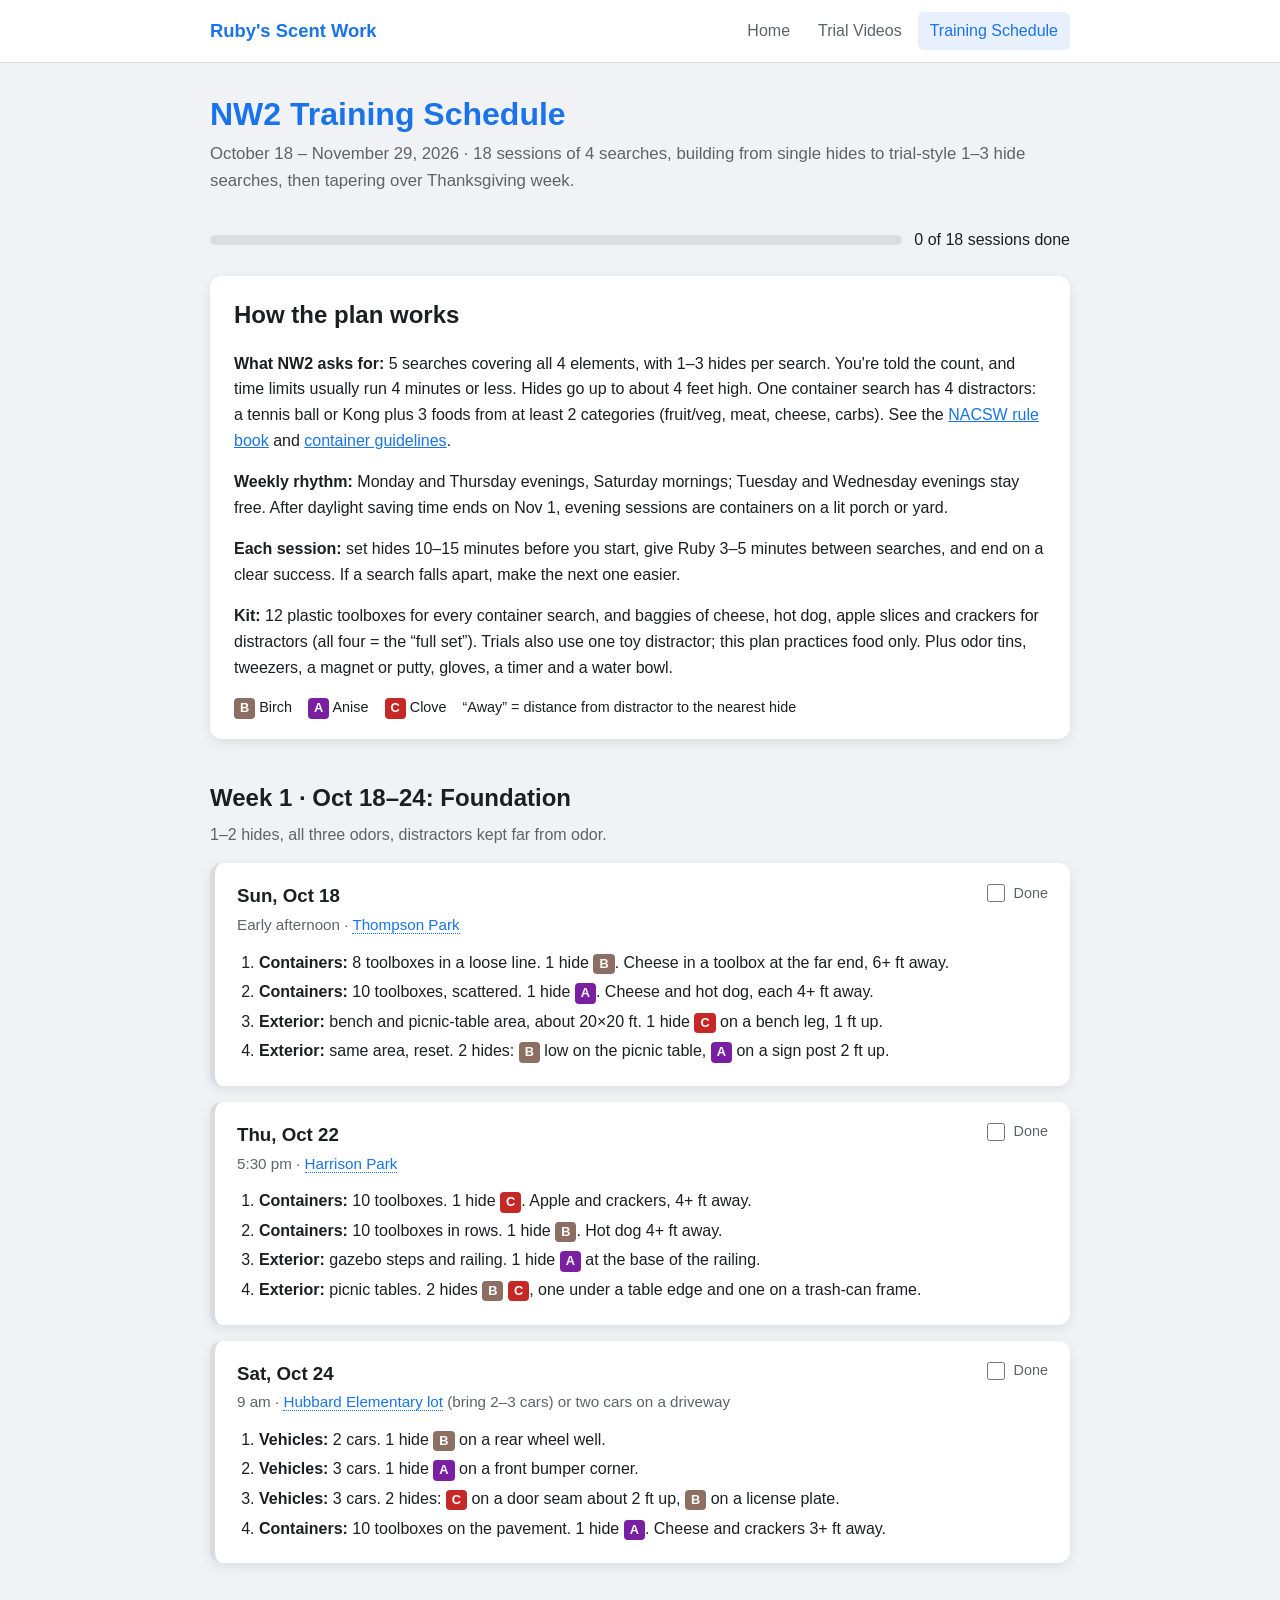
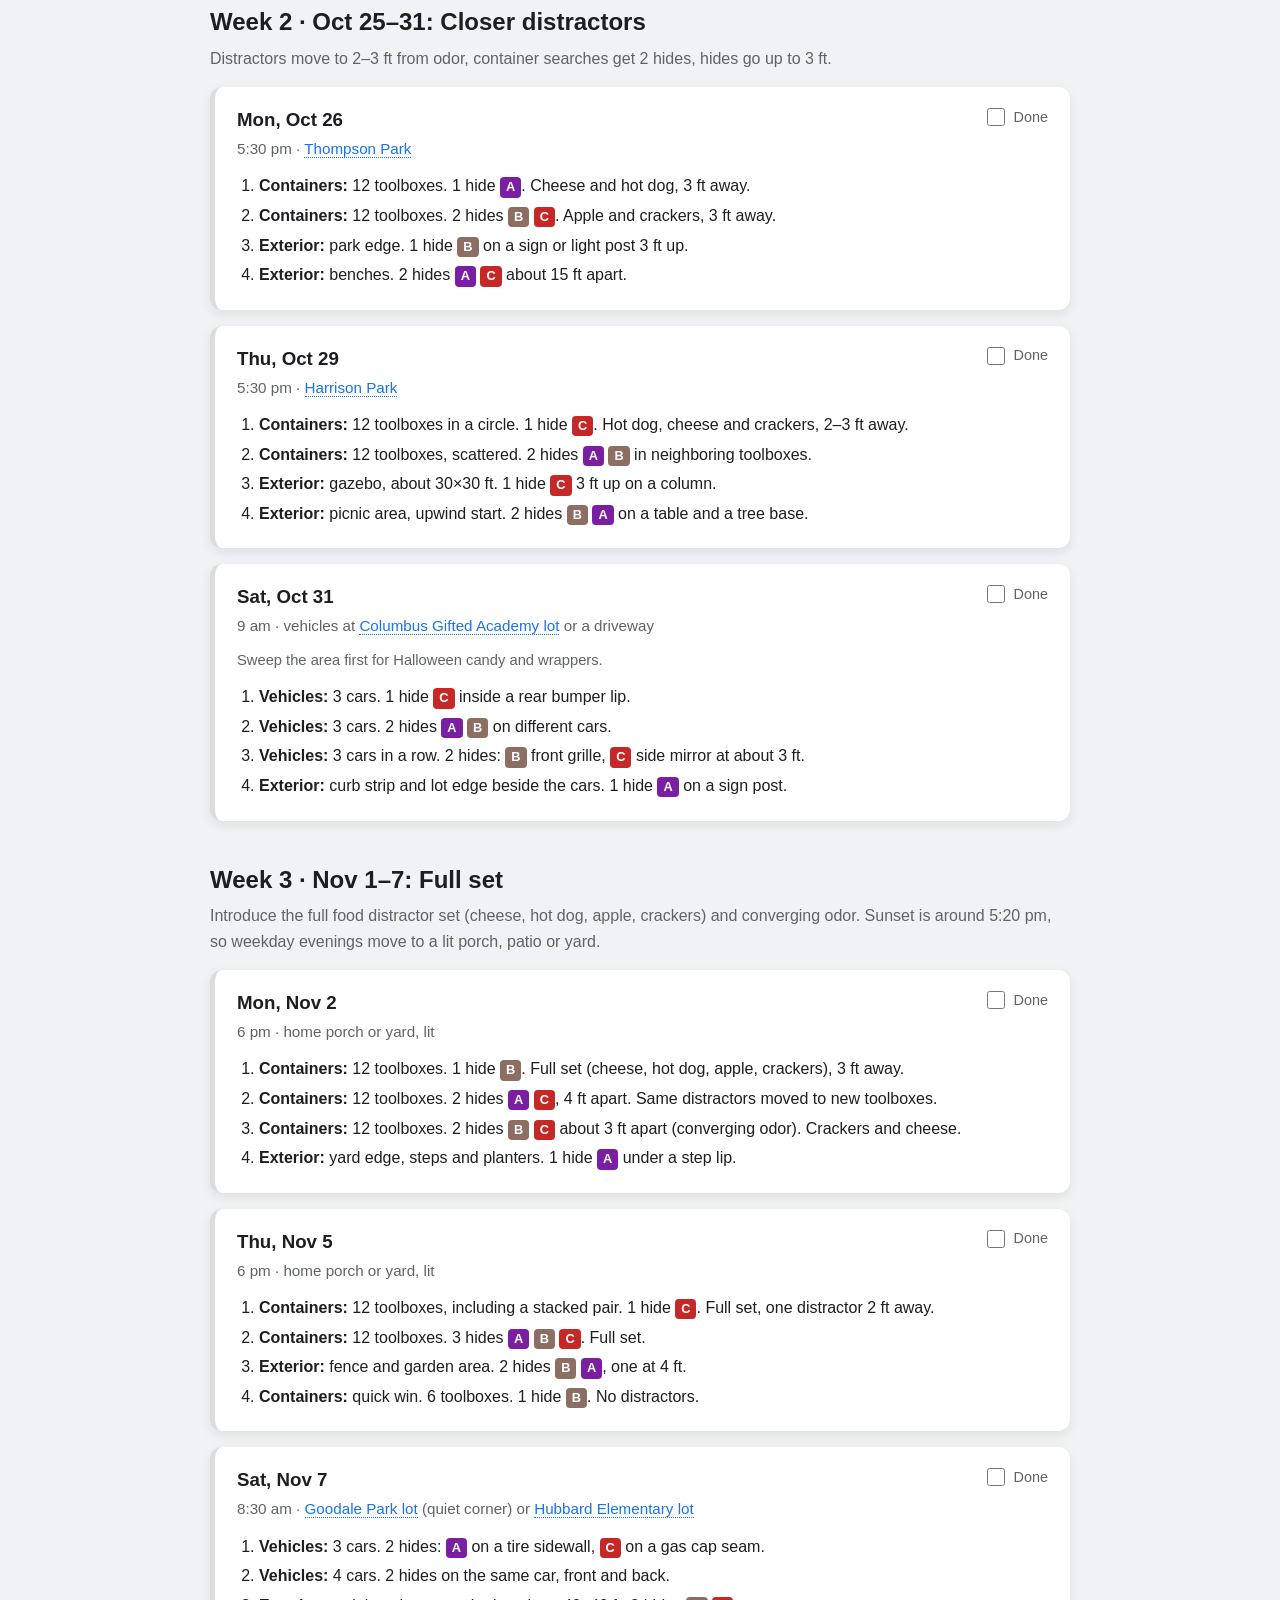
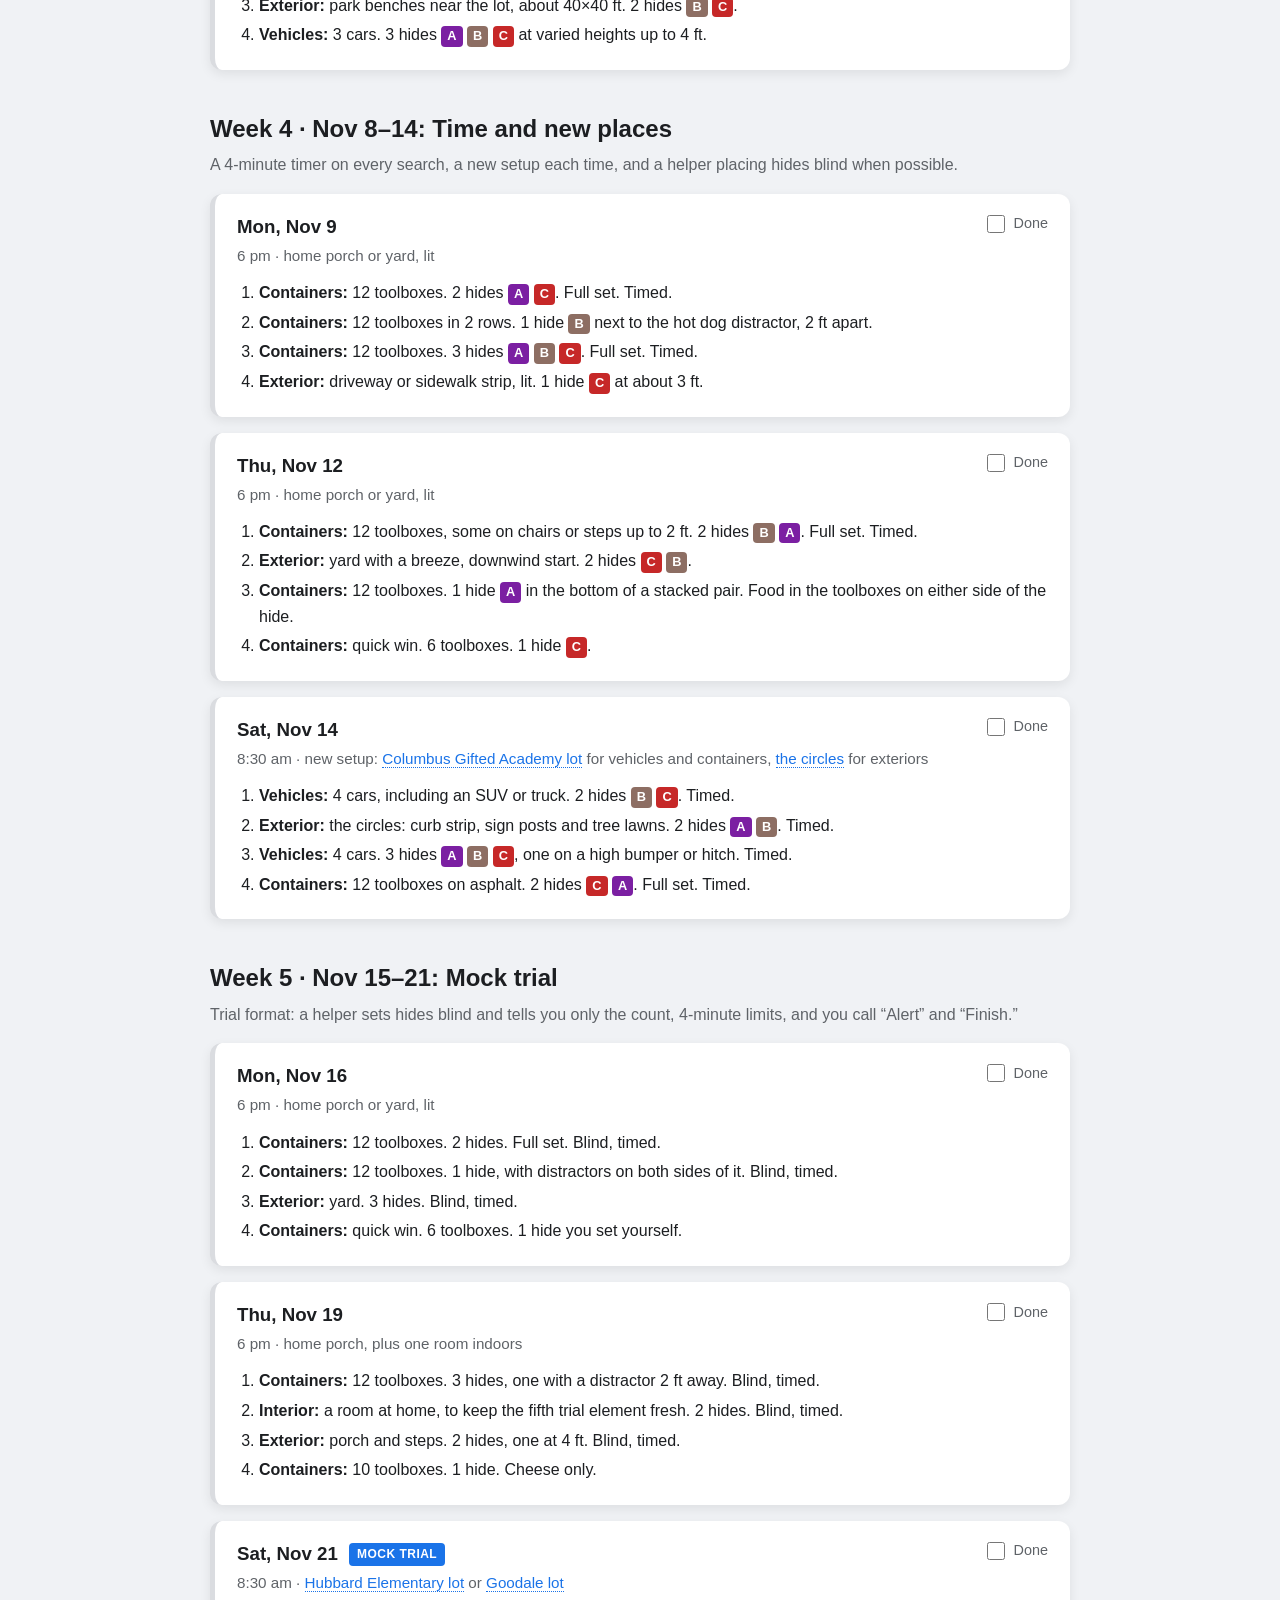
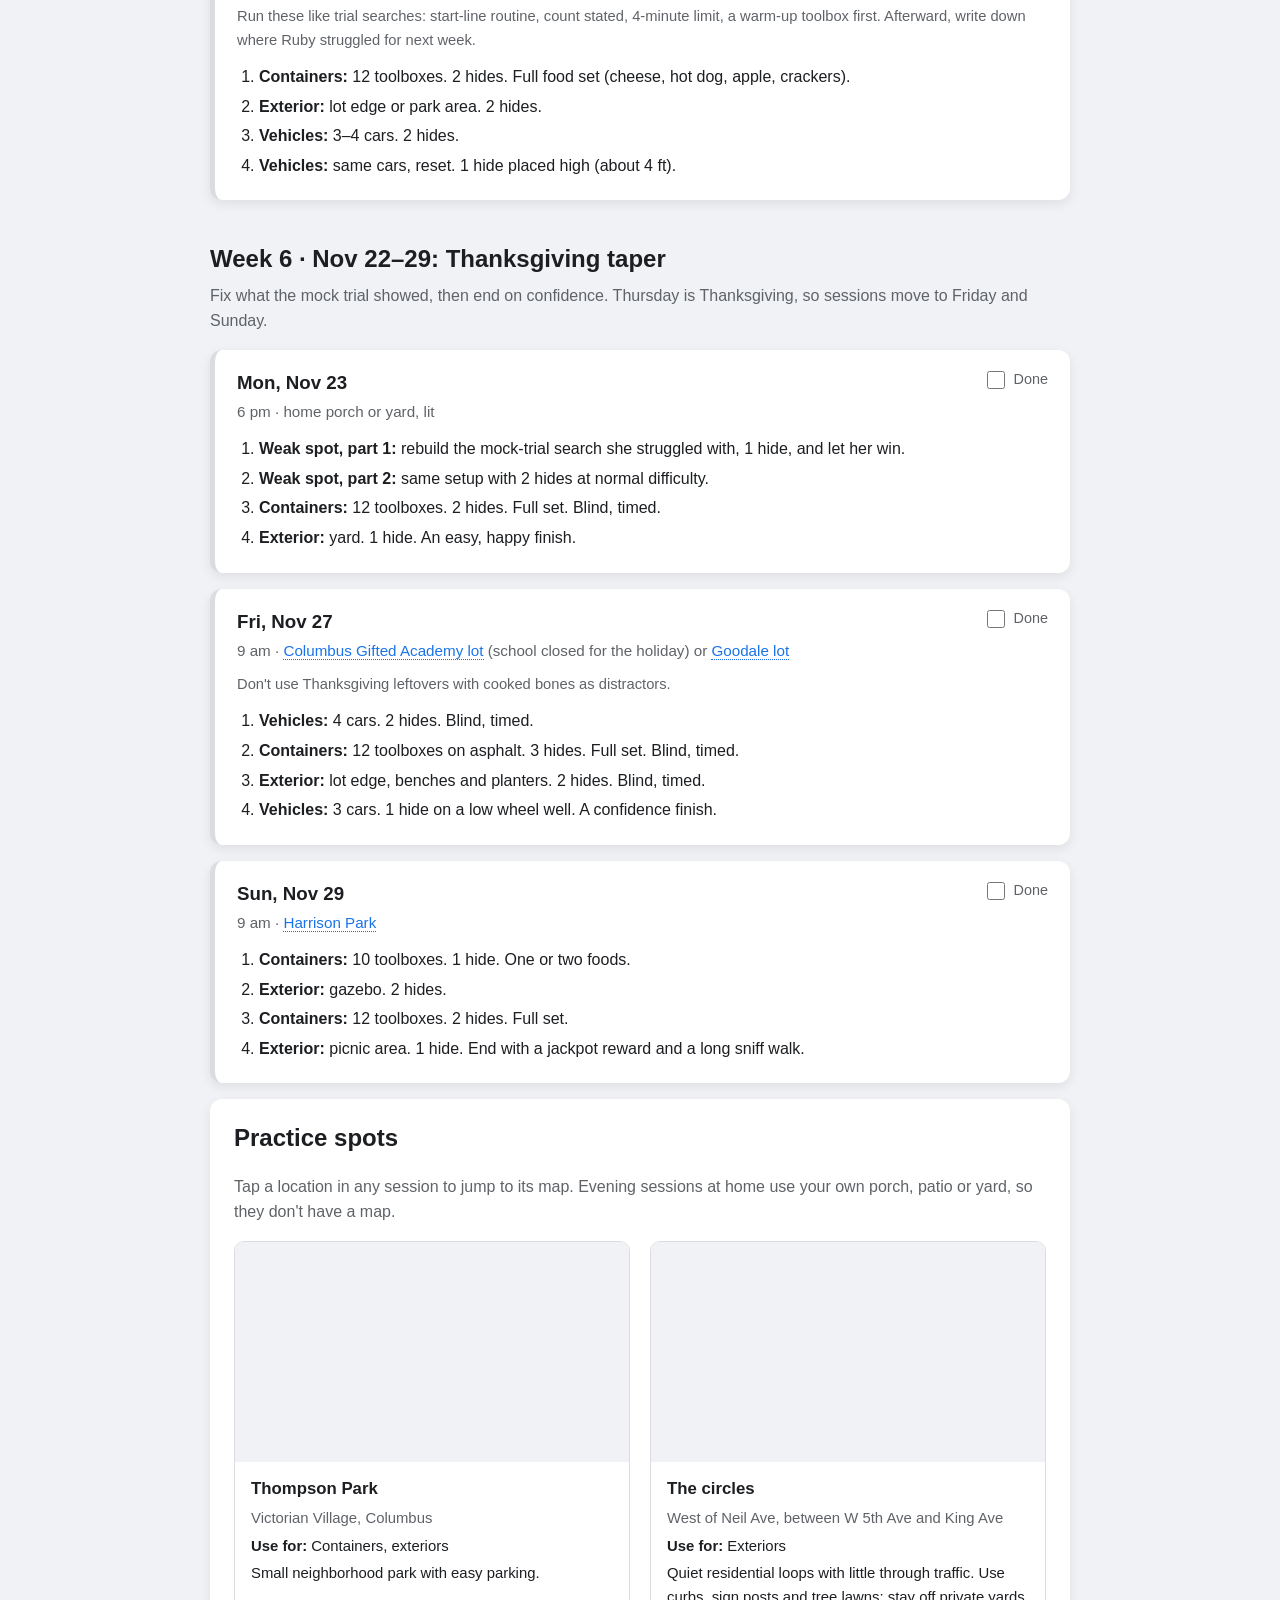
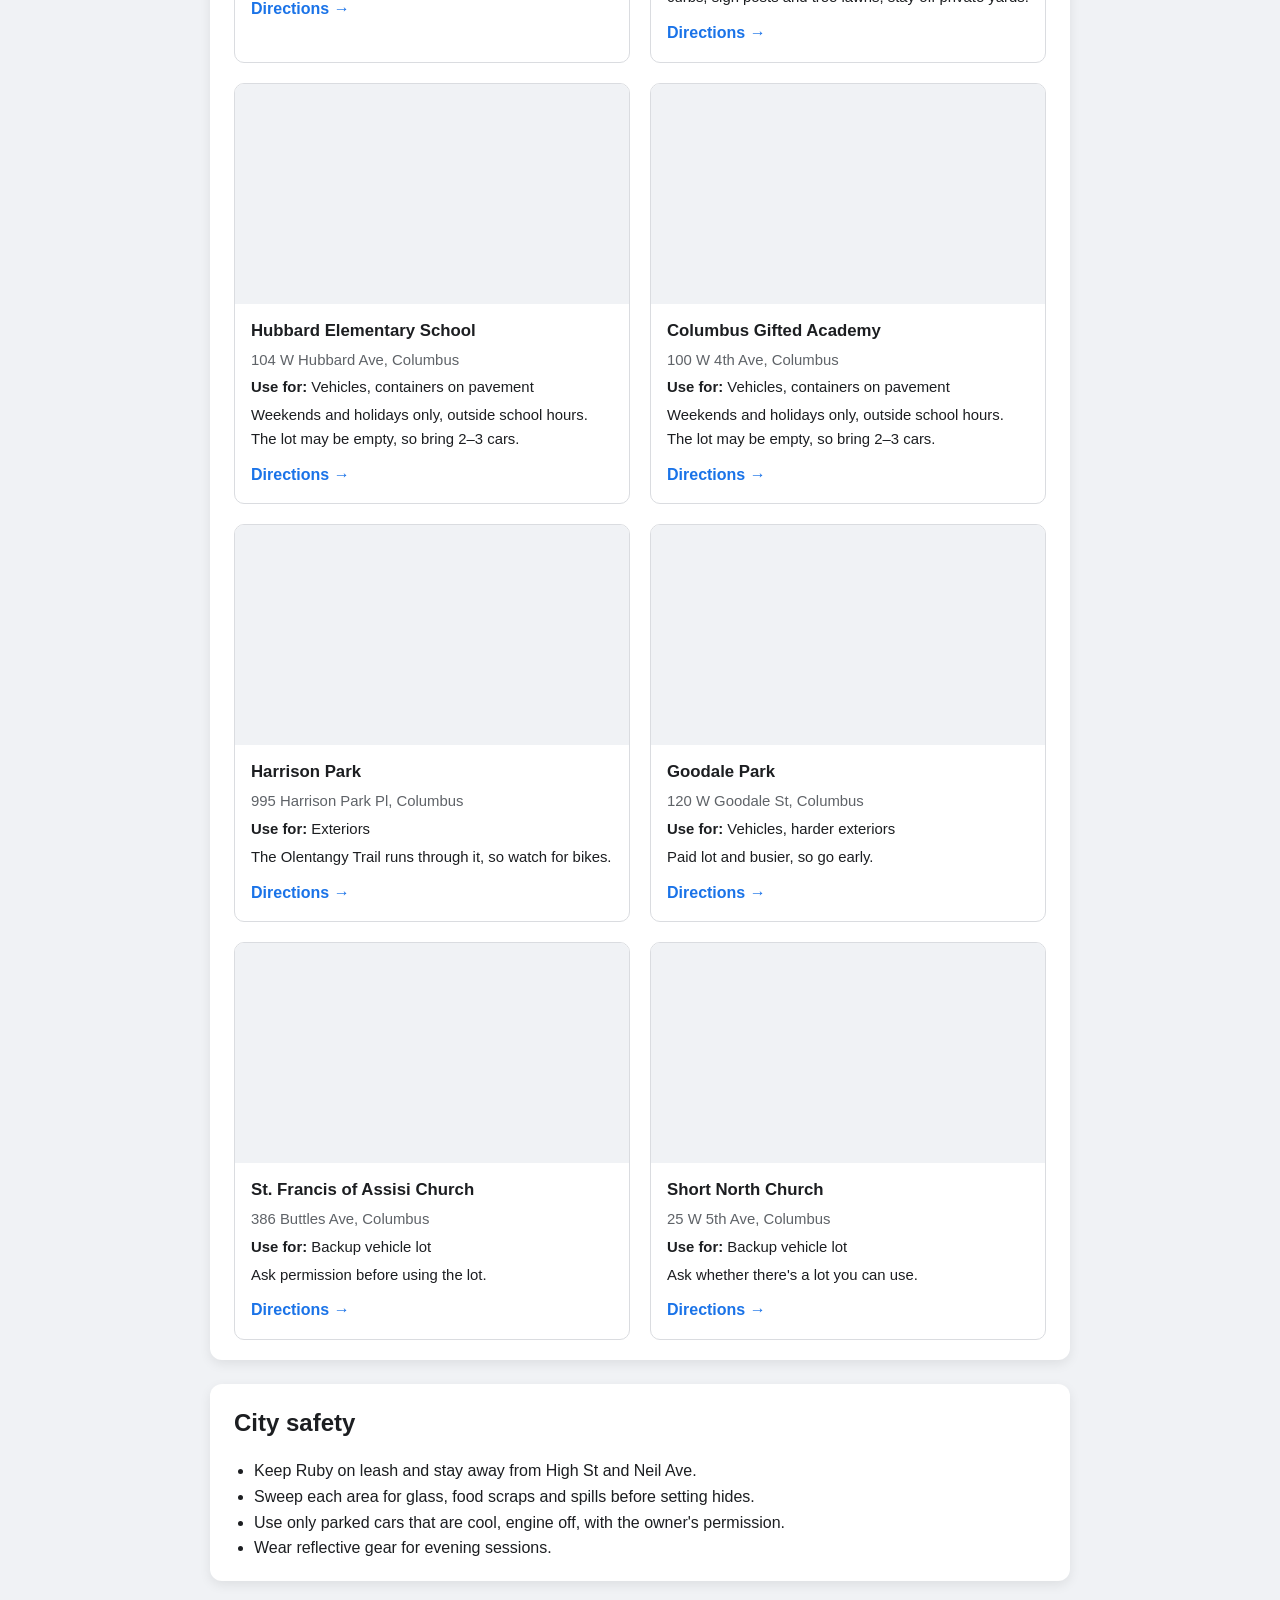
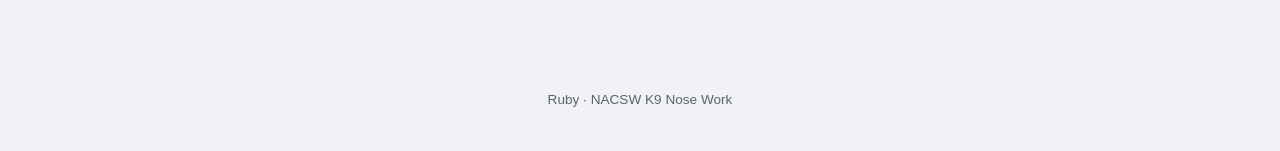
==== commit e74f2146: "Clarify kit note about toy distractors Co-Authored-By: Claude Opus 5.5 <noreply@anthropic.com> Claud" ====
--- a/training.html
+++ b/training.html
@@ -34,7 +34,7 @@
                 See the <a href="https://nacsw.net/sites/default/files/2024-03/NACSW%20Rule%20Book%2012.2%20March%201%202024.pdf">NACSW rule book</a> and <a href="https://nacsw.net/sites/default/files/2026-02/2026-05-01%20NACSW%20Trial%20Container%20Guidelines%20for%20Members_0.pdf">container guidelines</a>.</p>
             <p><strong>Weekly rhythm:</strong> Monday and Thursday evenings, Saturday mornings; Tuesday and Wednesday evenings stay free. After daylight saving time ends on Nov 1, evening sessions are containers on a lit porch or yard.</p>
             <p><strong>Each session:</strong> set hides 10&ndash;15 minutes before you start, give Ruby 3&ndash;5 minutes between searches, and end on a clear success. If a search falls apart, make the next one easier.</p>
-            <p><strong>Kit:</strong> 12 plastic toolboxes for every container search, and baggies of cheese, hot dog, apple slices and crackers for distractors (all four = the &ldquo;full set&rdquo;). Trials also use one toy distractor, so this plan proofs food only. Plus odor tins, tweezers, a magnet or putty, gloves, a timer and a water bowl.</p>
+            <p><strong>Kit:</strong> 12 plastic toolboxes for every container search, and baggies of cheese, hot dog, apple slices and crackers for distractors (all four = the &ldquo;full set&rdquo;). Trials also use one toy distractor; this plan practices food only. Plus odor tins, tweezers, a magnet or putty, gloves, a timer and a water bowl.</p>
             <div class="key">
                 <span><span class="odor b">B</span> Birch</span>
                 <span><span class="odor a">A</span> Anise</span>
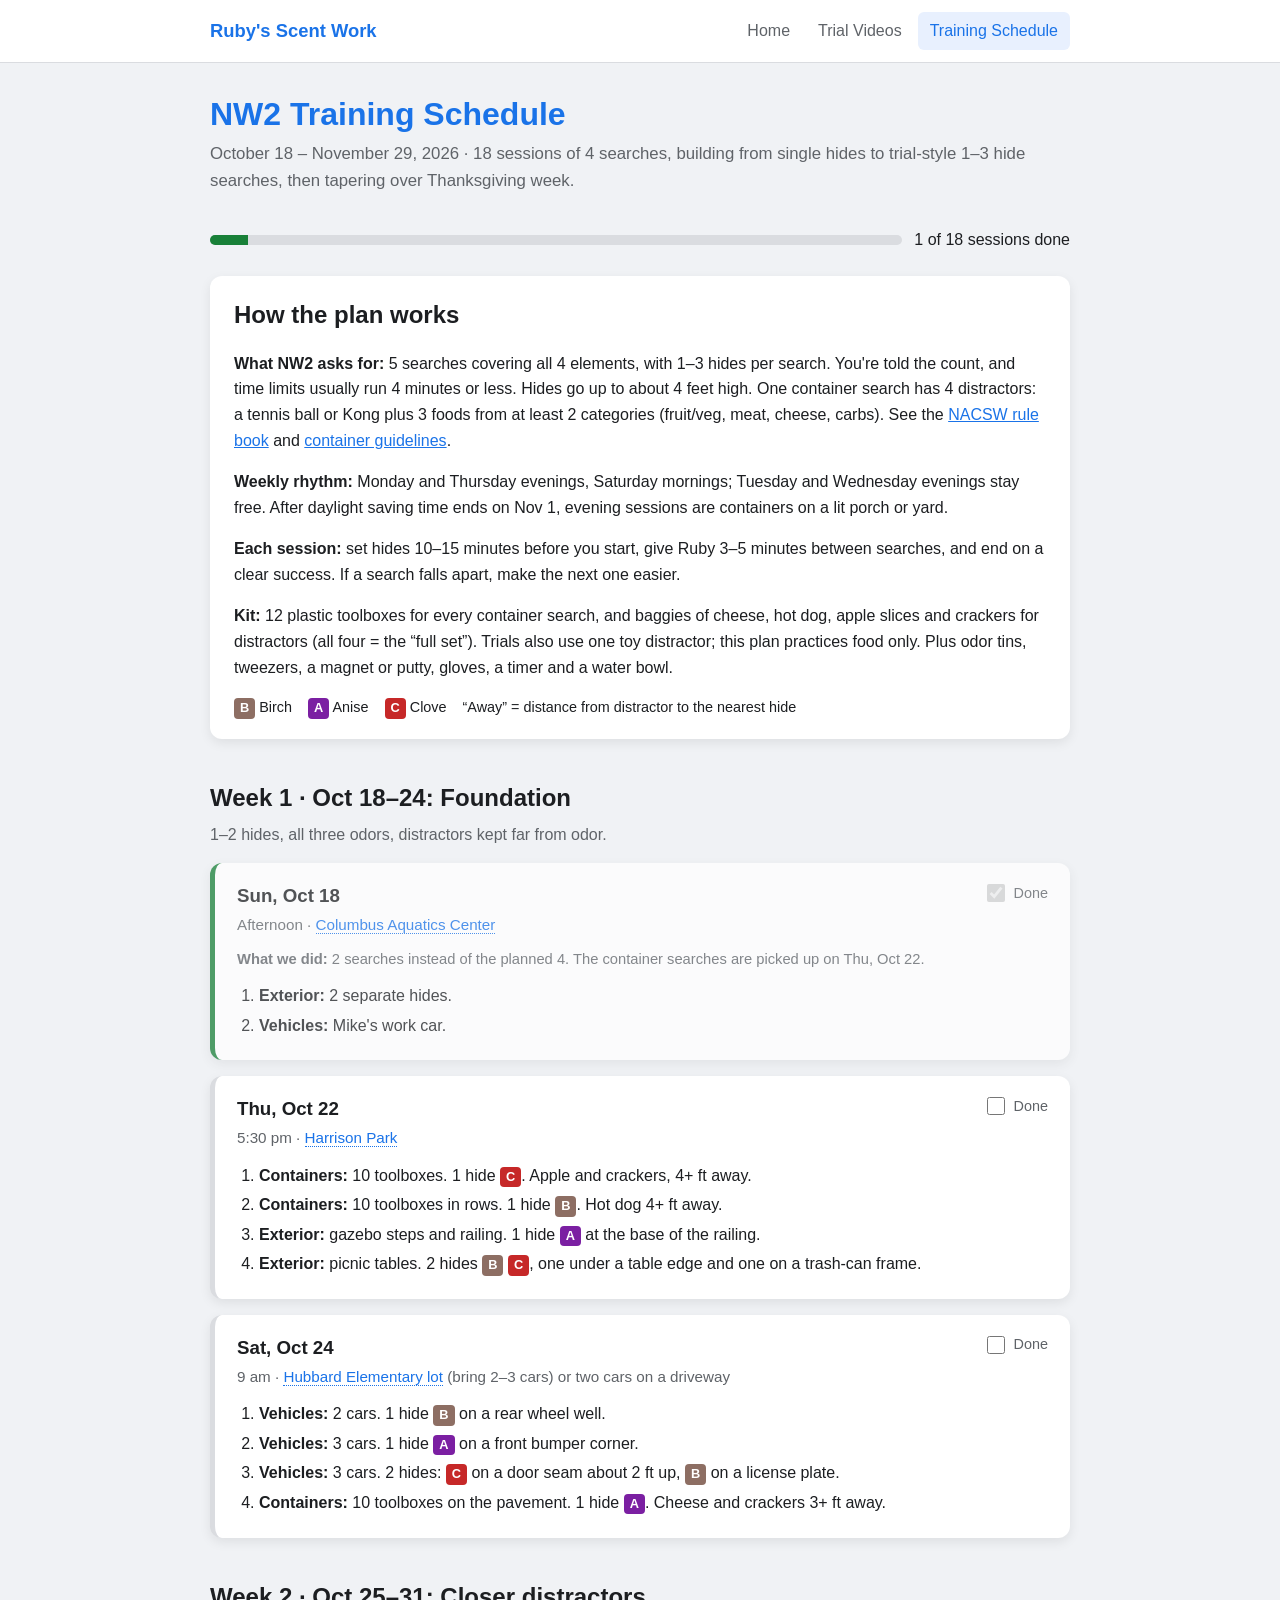
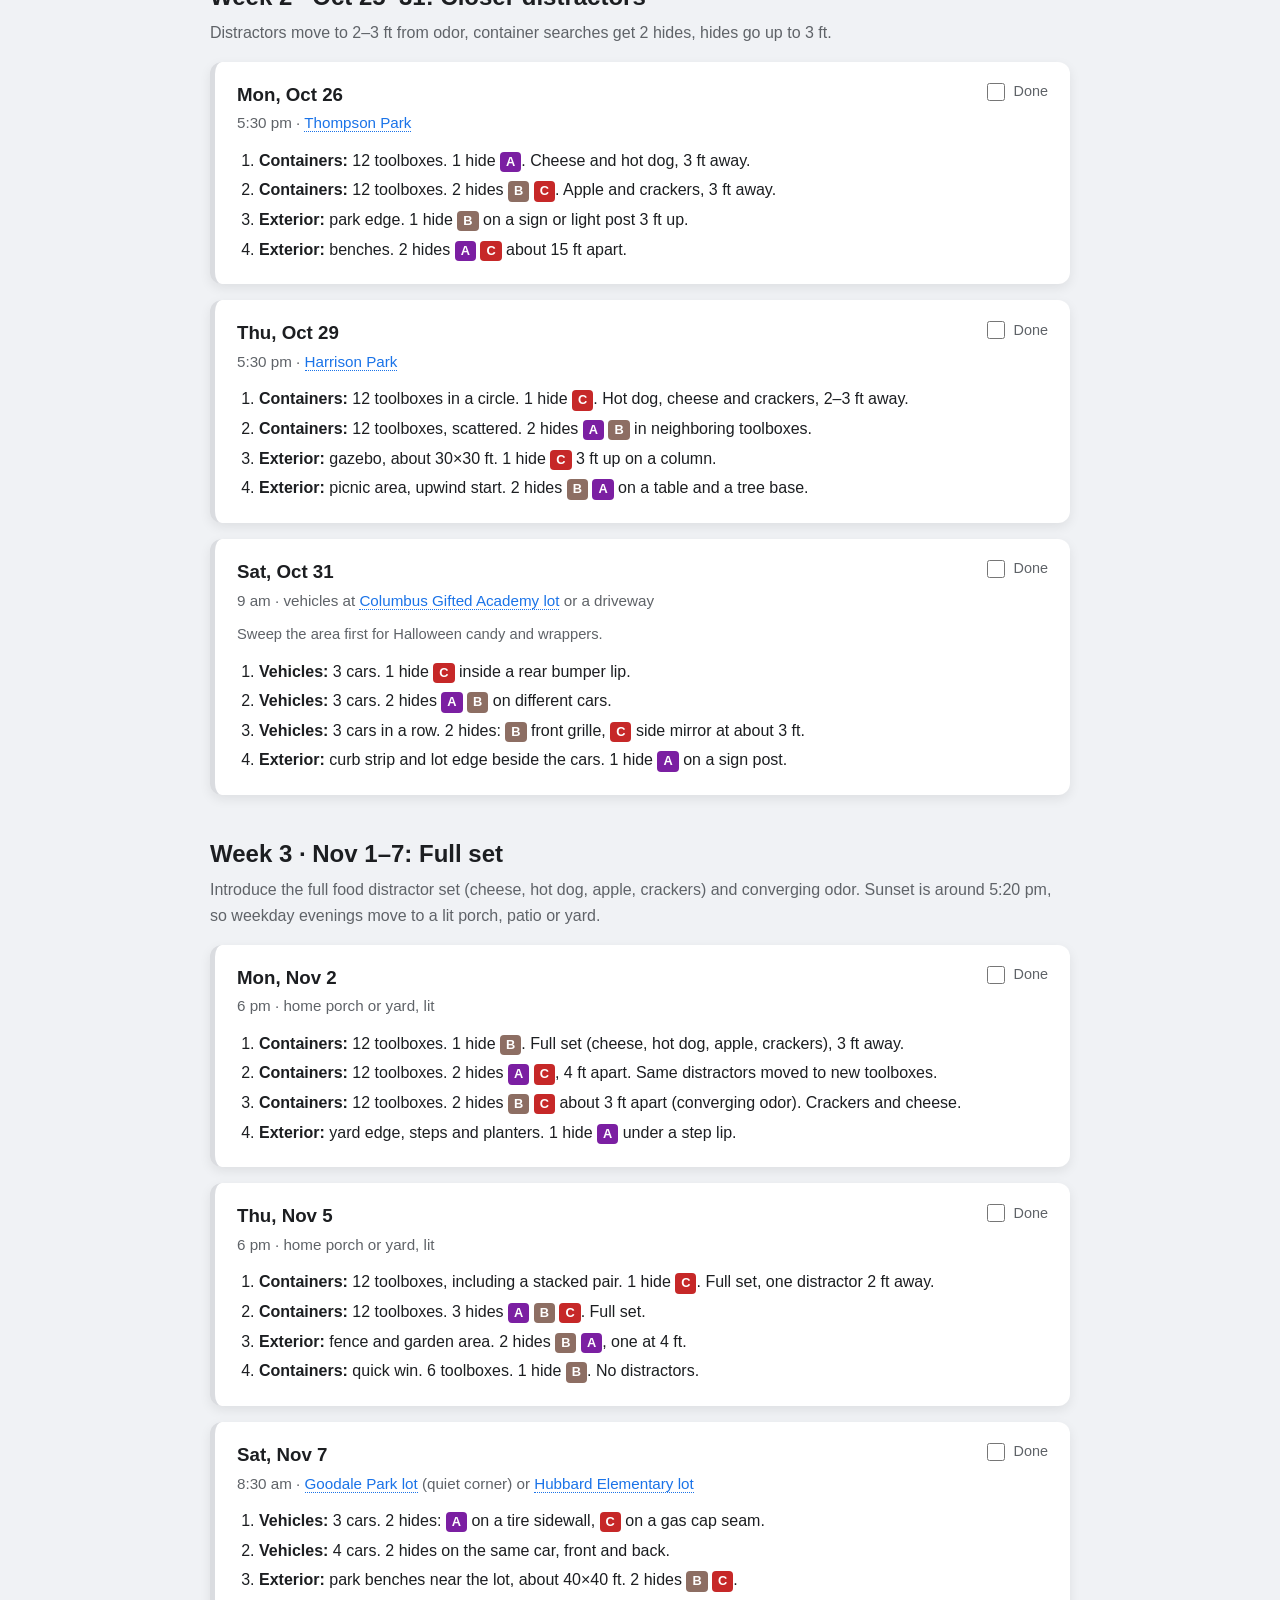
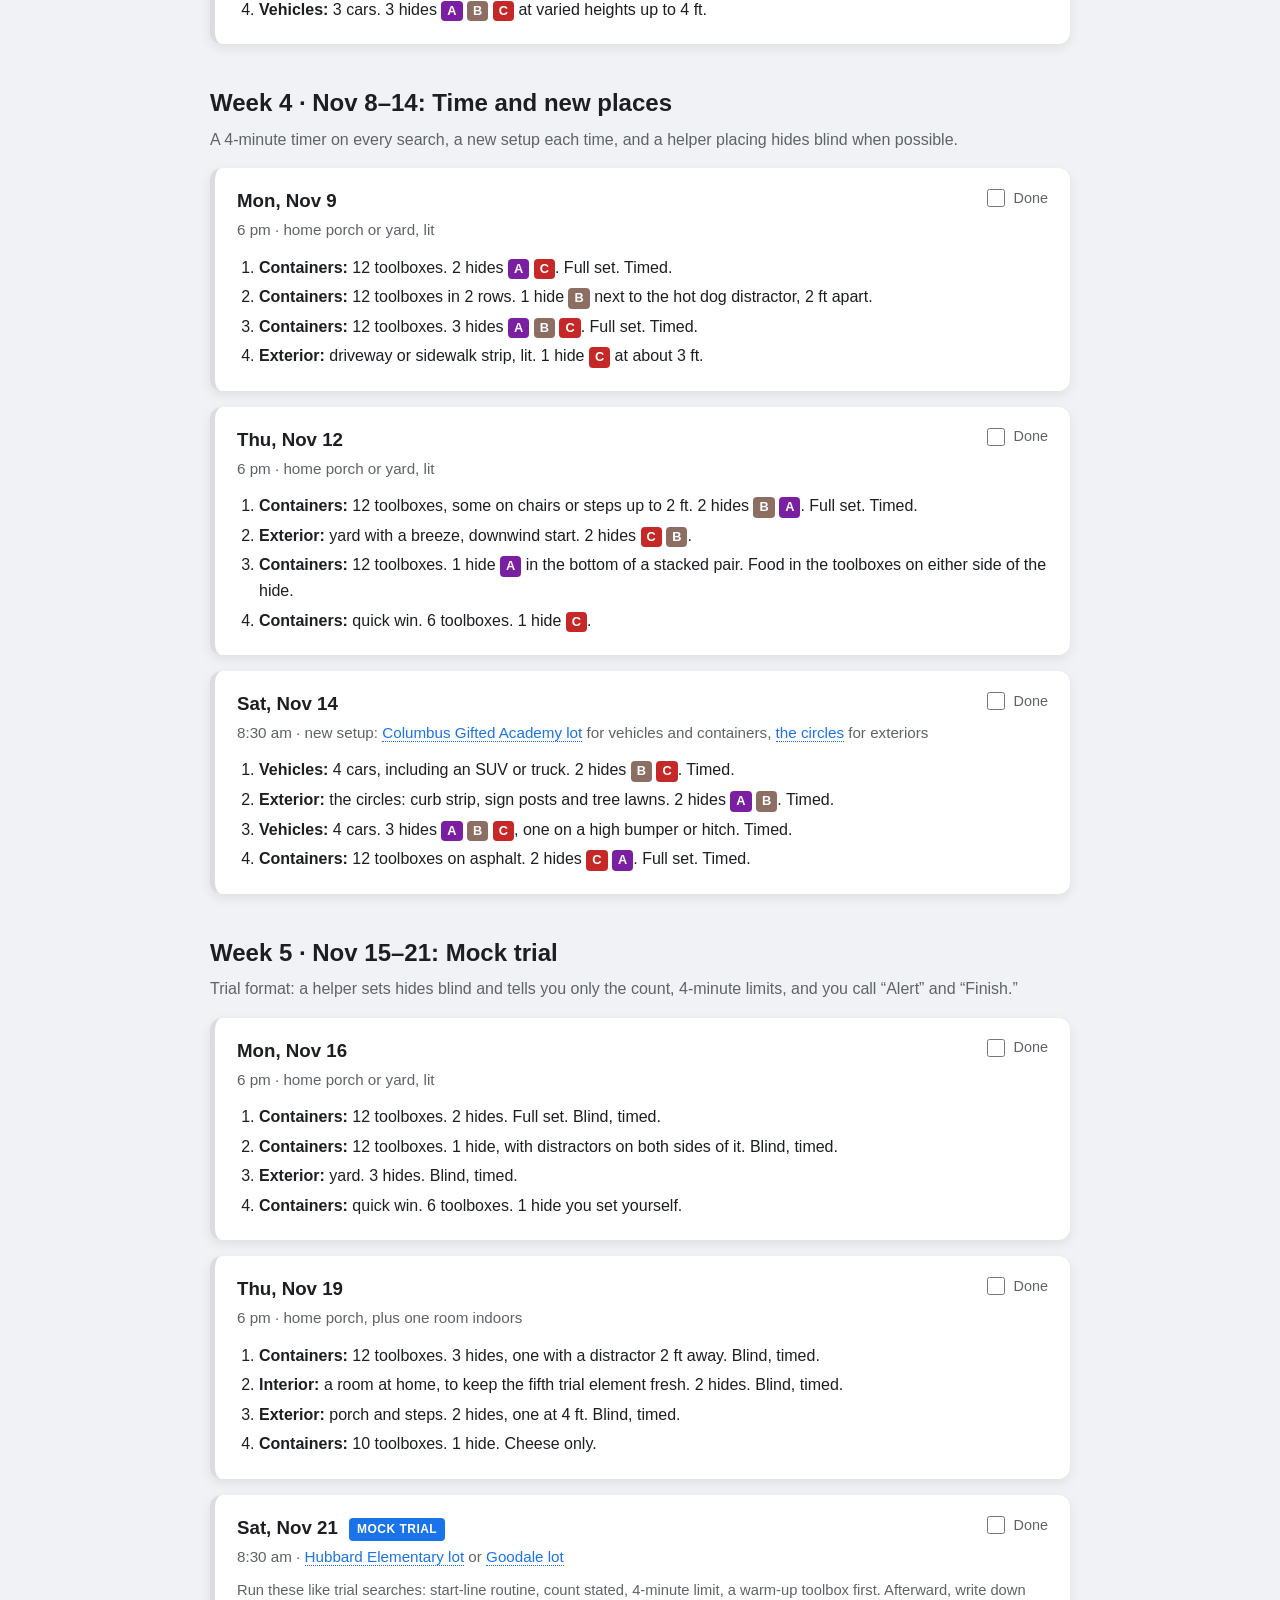
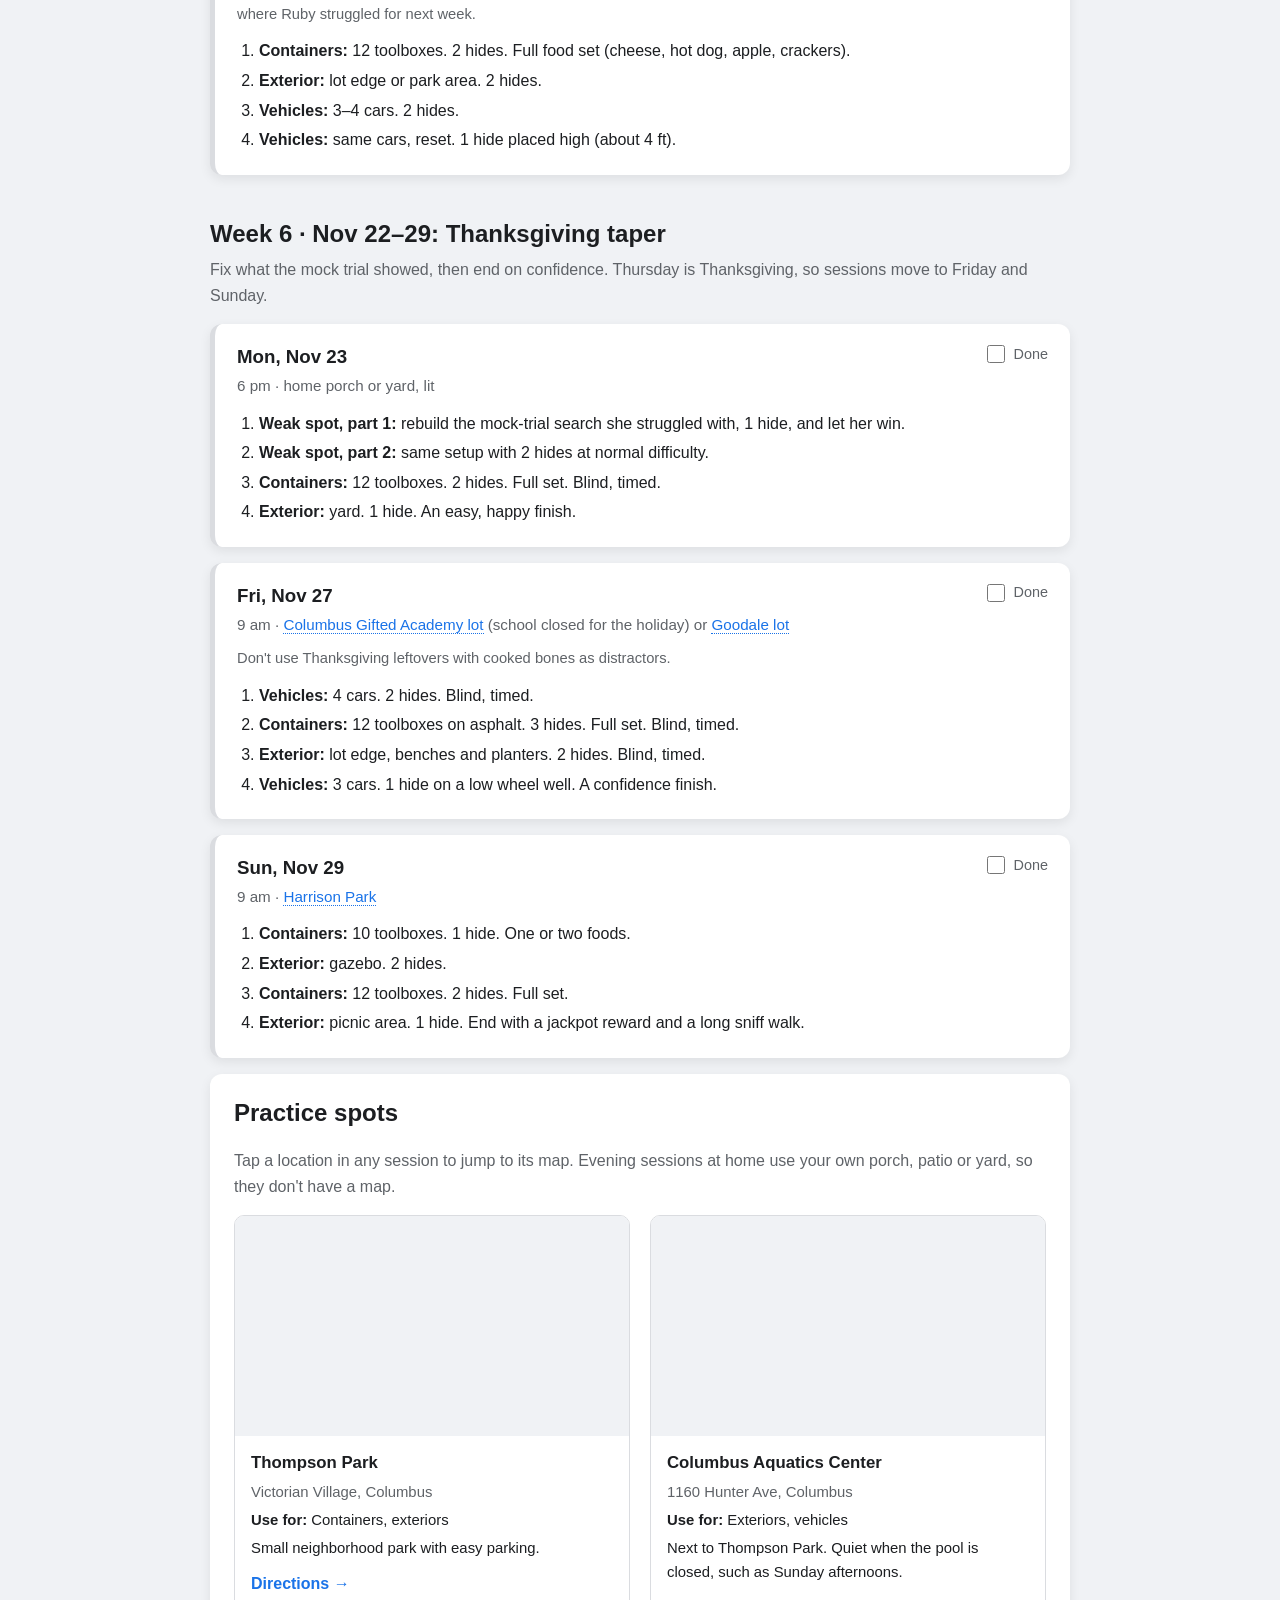
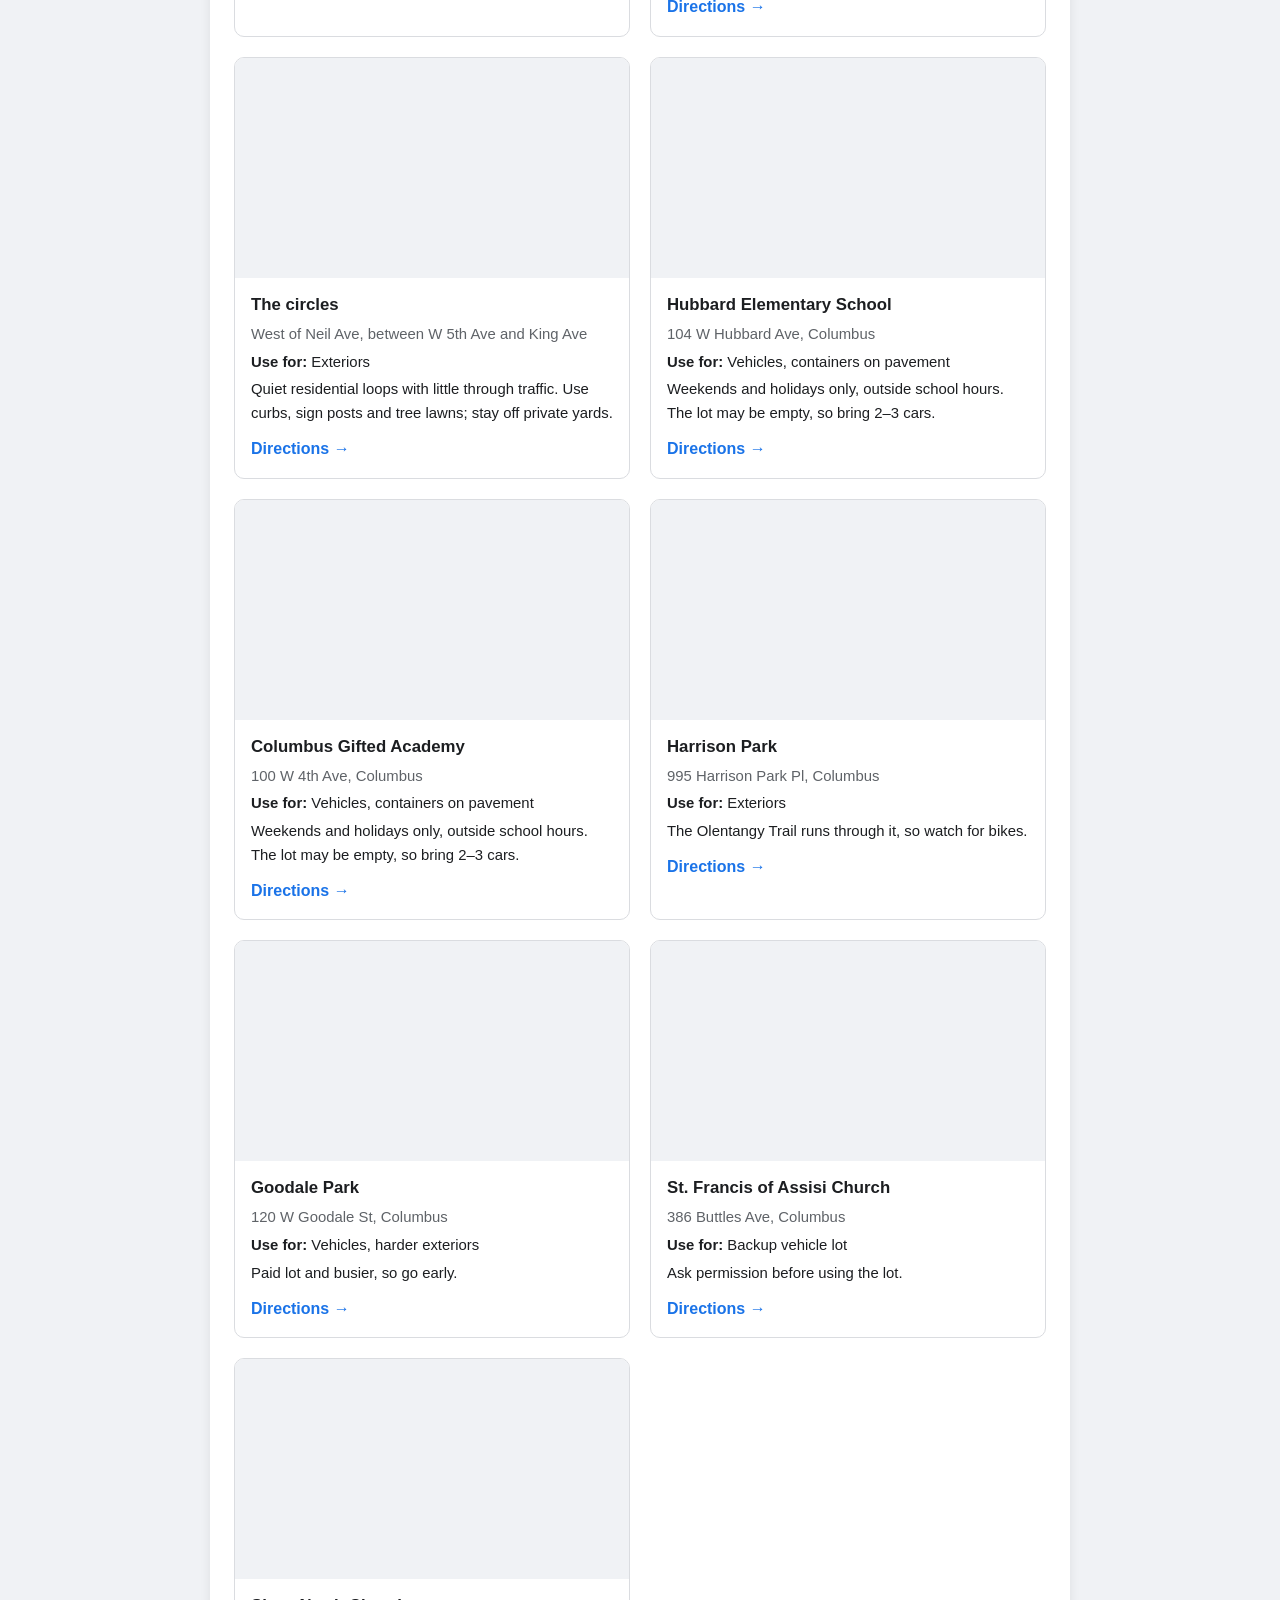
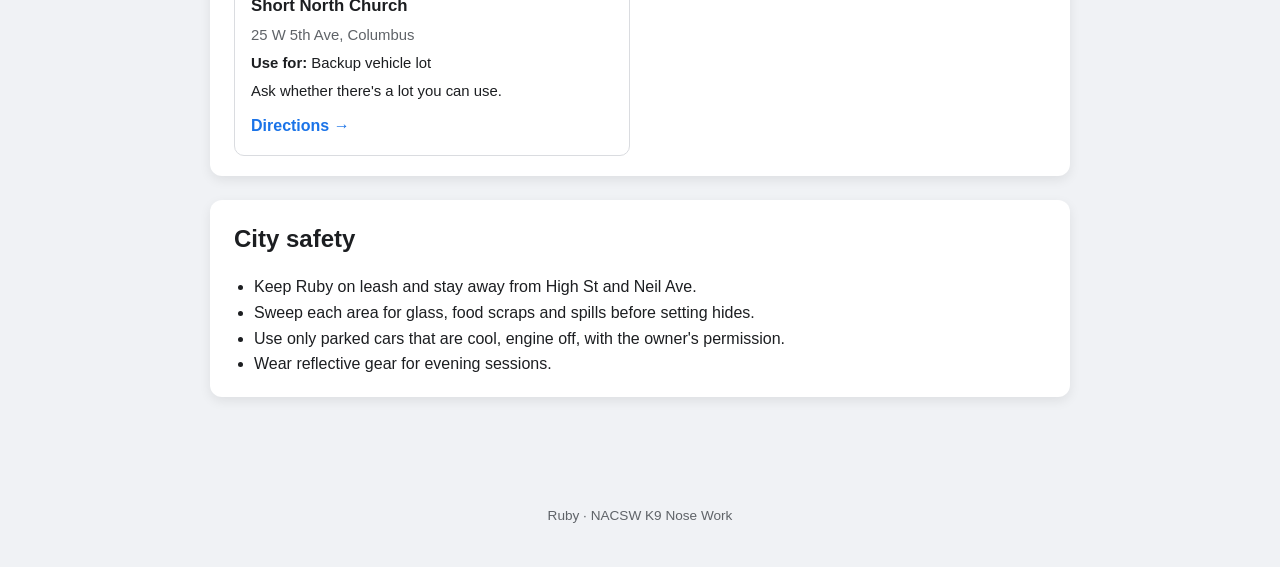
==== commit bdd59056: "Log the Oct 18 session at the Columbus Aquatics Center Records what was done (an exterior search wit" ====
--- a/training.html
+++ b/training.html
@@ -48,16 +48,15 @@
             <h2>Week 1 &middot; Oct 18&ndash;24: Foundation</h2>
             <p class="goal">1&ndash;2 hides, all three odors, distractors kept far from odor.</p>
 
-            <article class="session" data-date="2026-10-18">
-                <div class="session-head">
-                    <div><h3>Sun, Oct 18</h3><p class="where">Early afternoon &middot; <a href="#spot-thompson">Thompson Park</a></p></div>
-                    <label class="done-toggle"><input type="checkbox"> Done</label>
-                </div>
-                <ol>
-                    <li><span class="el">Containers:</span> 8 toolboxes in a loose line. 1 hide <span class="odor b">B</span>. Cheese in a toolbox at the far end, 6+ ft away.</li>
-                    <li><span class="el">Containers:</span> 10 toolboxes, scattered. 1 hide <span class="odor a">A</span>. Cheese and hot dog, each 4+ ft away.</li>
-                    <li><span class="el">Exterior:</span> bench and picnic-table area, about 20&times;20 ft. 1 hide <span class="odor c">C</span> on a bench leg, 1 ft up.</li>
-                    <li><span class="el">Exterior:</span> same area, reset. 2 hides: <span class="odor b">B</span> low on the picnic table, <span class="odor a">A</span> on a sign post 2 ft up.</li>
+            <article class="session" data-date="2026-10-18" data-completed="true">
+                <div class="session-head">
+                    <div><h3>Sun, Oct 18</h3><p class="where">Afternoon &middot; <a href="#spot-aquatics">Columbus Aquatics Center</a></p></div>
+                    <label class="done-toggle"><input type="checkbox"> Done</label>
+                </div>
+                <p class="note"><strong>What we did:</strong> 2 searches instead of the planned 4. The container searches are picked up on Thu, Oct 22.</p>
+                <ol>
+                    <li><span class="el">Exterior:</span> 2 separate hides.</li>
+                    <li><span class="el">Vehicles:</span> Mike's work car.</li>
                 </ol>
             </article>
 
@@ -331,6 +330,18 @@
                         <p><strong>Use for:</strong> Containers, exteriors</p>
                         <p>Small neighborhood park with easy parking.</p>
                         <a class="directions" href="https://www.google.com/maps/dir/?api=1&amp;destination=Thompson+Park%2C+Columbus%2C+OH+43201" target="_blank" rel="noopener">Directions &rarr;</a>
+                    </div>
+                </article>
+                <article class="spot" id="spot-aquatics">
+                    <div class="spot-map">
+                        <iframe src="https://maps.google.com/maps?q=Columbus+Aquatics+Center%2C+1160+Hunter+Ave%2C+Columbus%2C+OH&amp;z=17&amp;output=embed" title="Map of Columbus Aquatics Center" loading="lazy" referrerpolicy="no-referrer-when-downgrade"></iframe>
+                    </div>
+                    <div class="spot-info">
+                        <h3>Columbus Aquatics Center</h3>
+                        <p class="addr">1160 Hunter Ave, Columbus</p>
+                        <p><strong>Use for:</strong> Exteriors, vehicles</p>
+                        <p>Next to Thompson Park. Quiet when the pool is closed, such as Sunday afternoons.</p>
+                        <a class="directions" href="https://www.google.com/maps/dir/?api=1&amp;destination=Columbus+Aquatics+Center%2C+1160+Hunter+Ave%2C+Columbus%2C+OH" target="_blank" rel="noopener">Directions &rarr;</a>
                     </div>
                 </article>
                 <article class="spot" id="spot-circles">
@@ -455,7 +466,9 @@
                 var count = 0, nextFound = false, now = today();
                 sessions.forEach(function (s) {
                     var date = s.getAttribute("data-date");
-                    var isDone = !!done[date];
+                    var locked = s.hasAttribute("data-completed");
+                    var isDone = locked || !!done[date];
+                    s.querySelector("input").disabled = locked;
                     s.classList.toggle("done", isDone);
                     s.querySelector("input").checked = isDone;
                     if (isDone) count++;
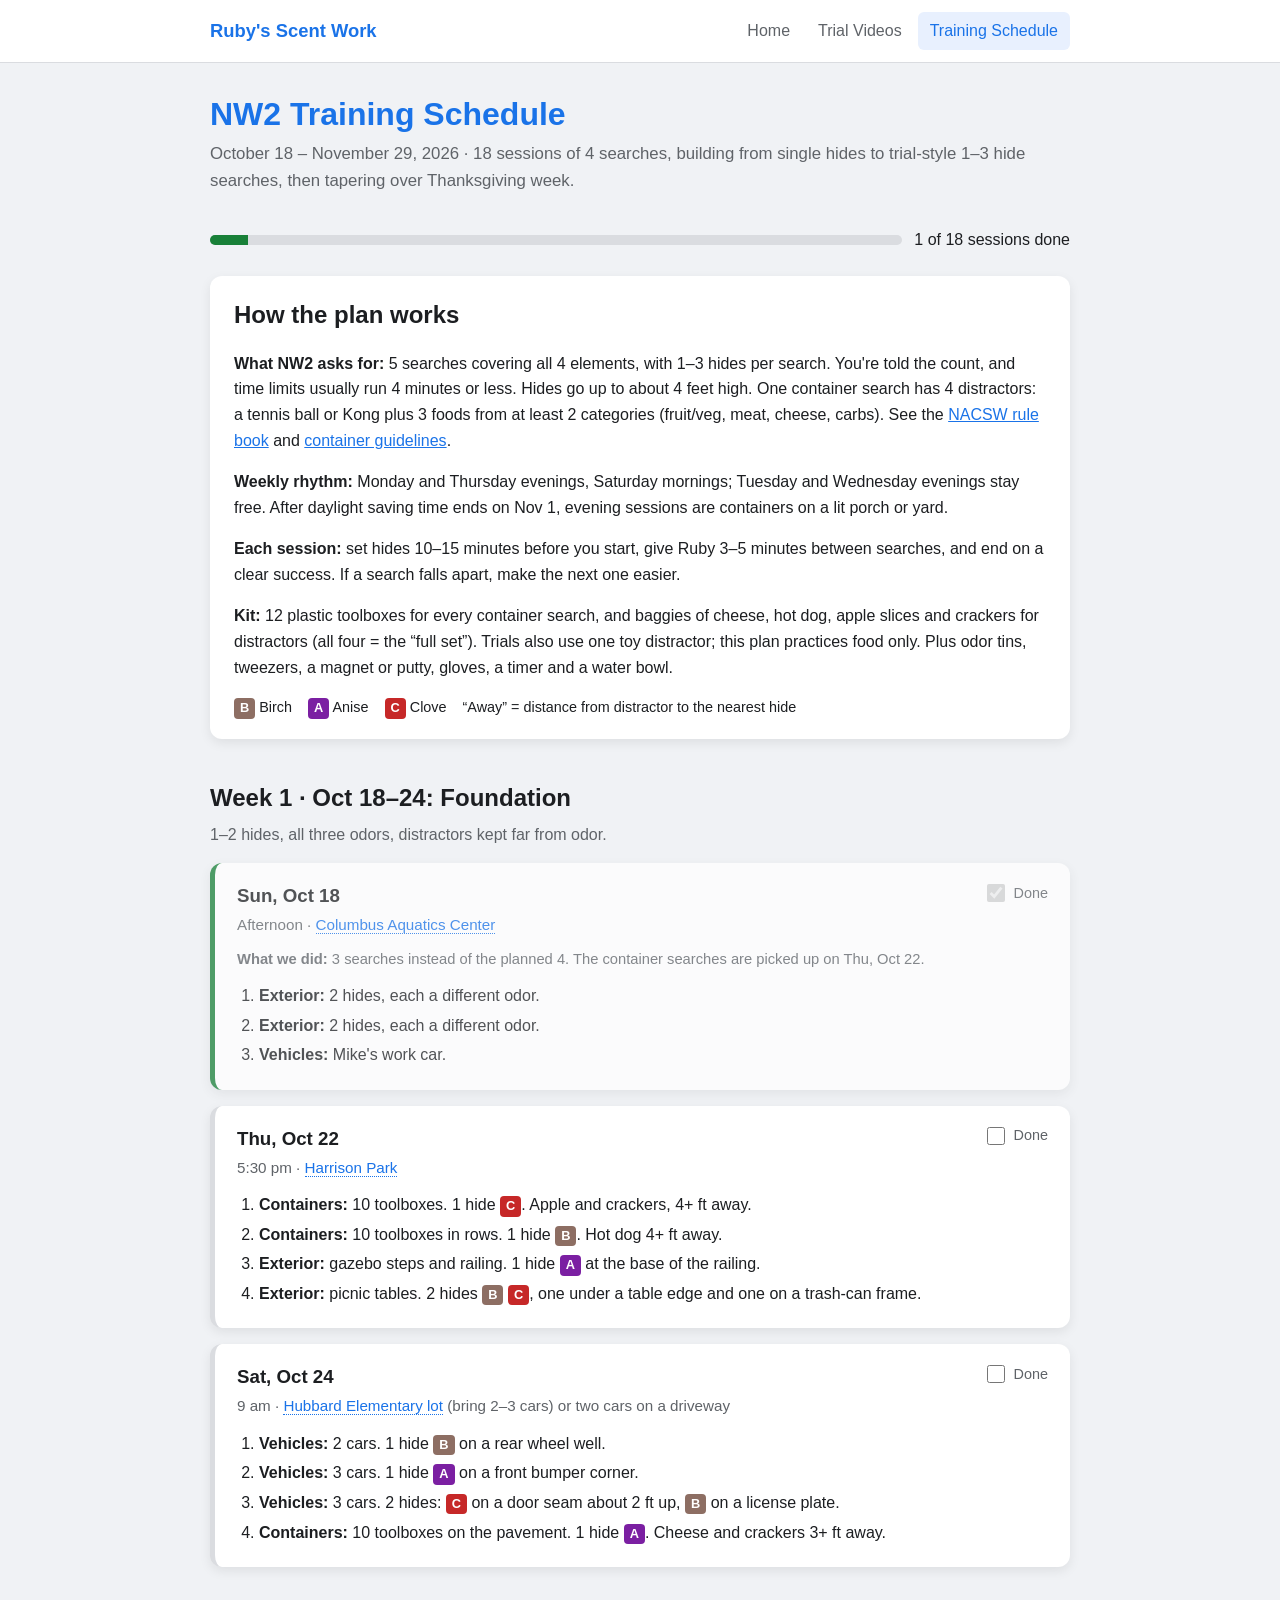
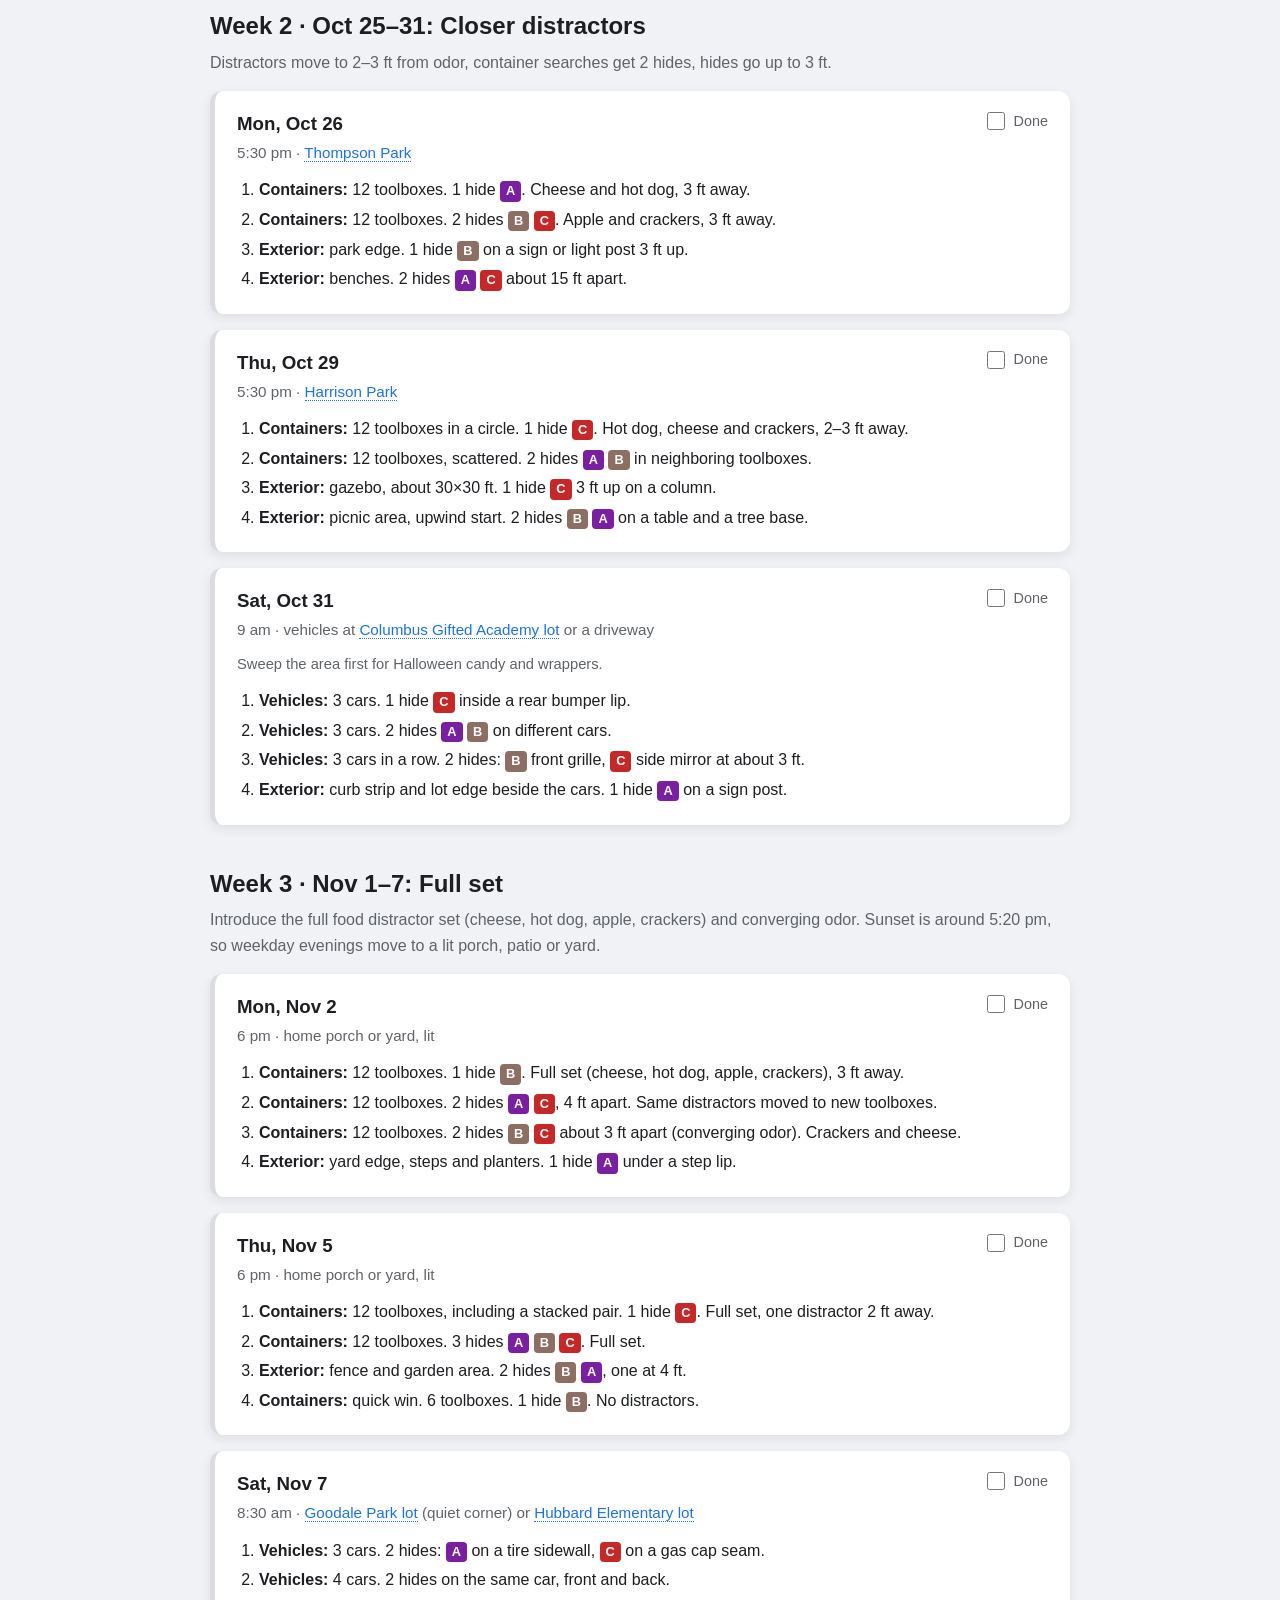
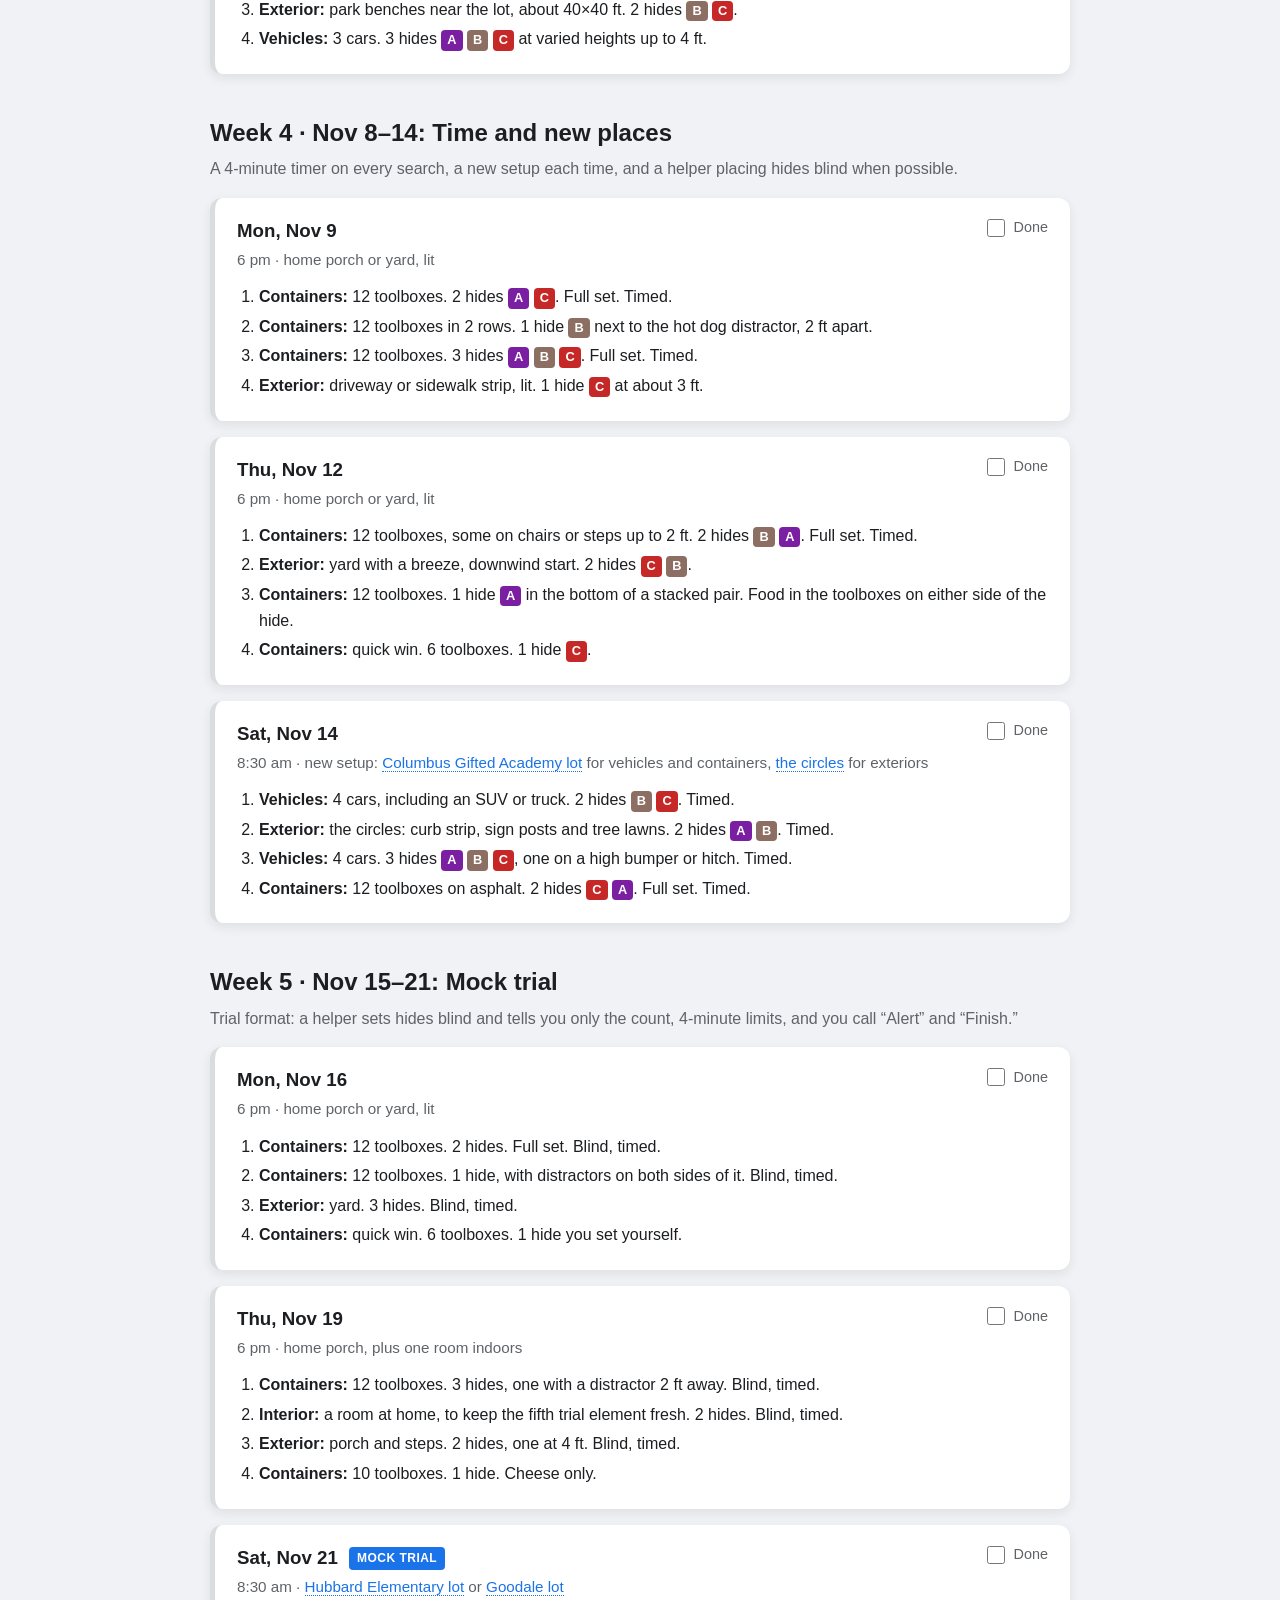
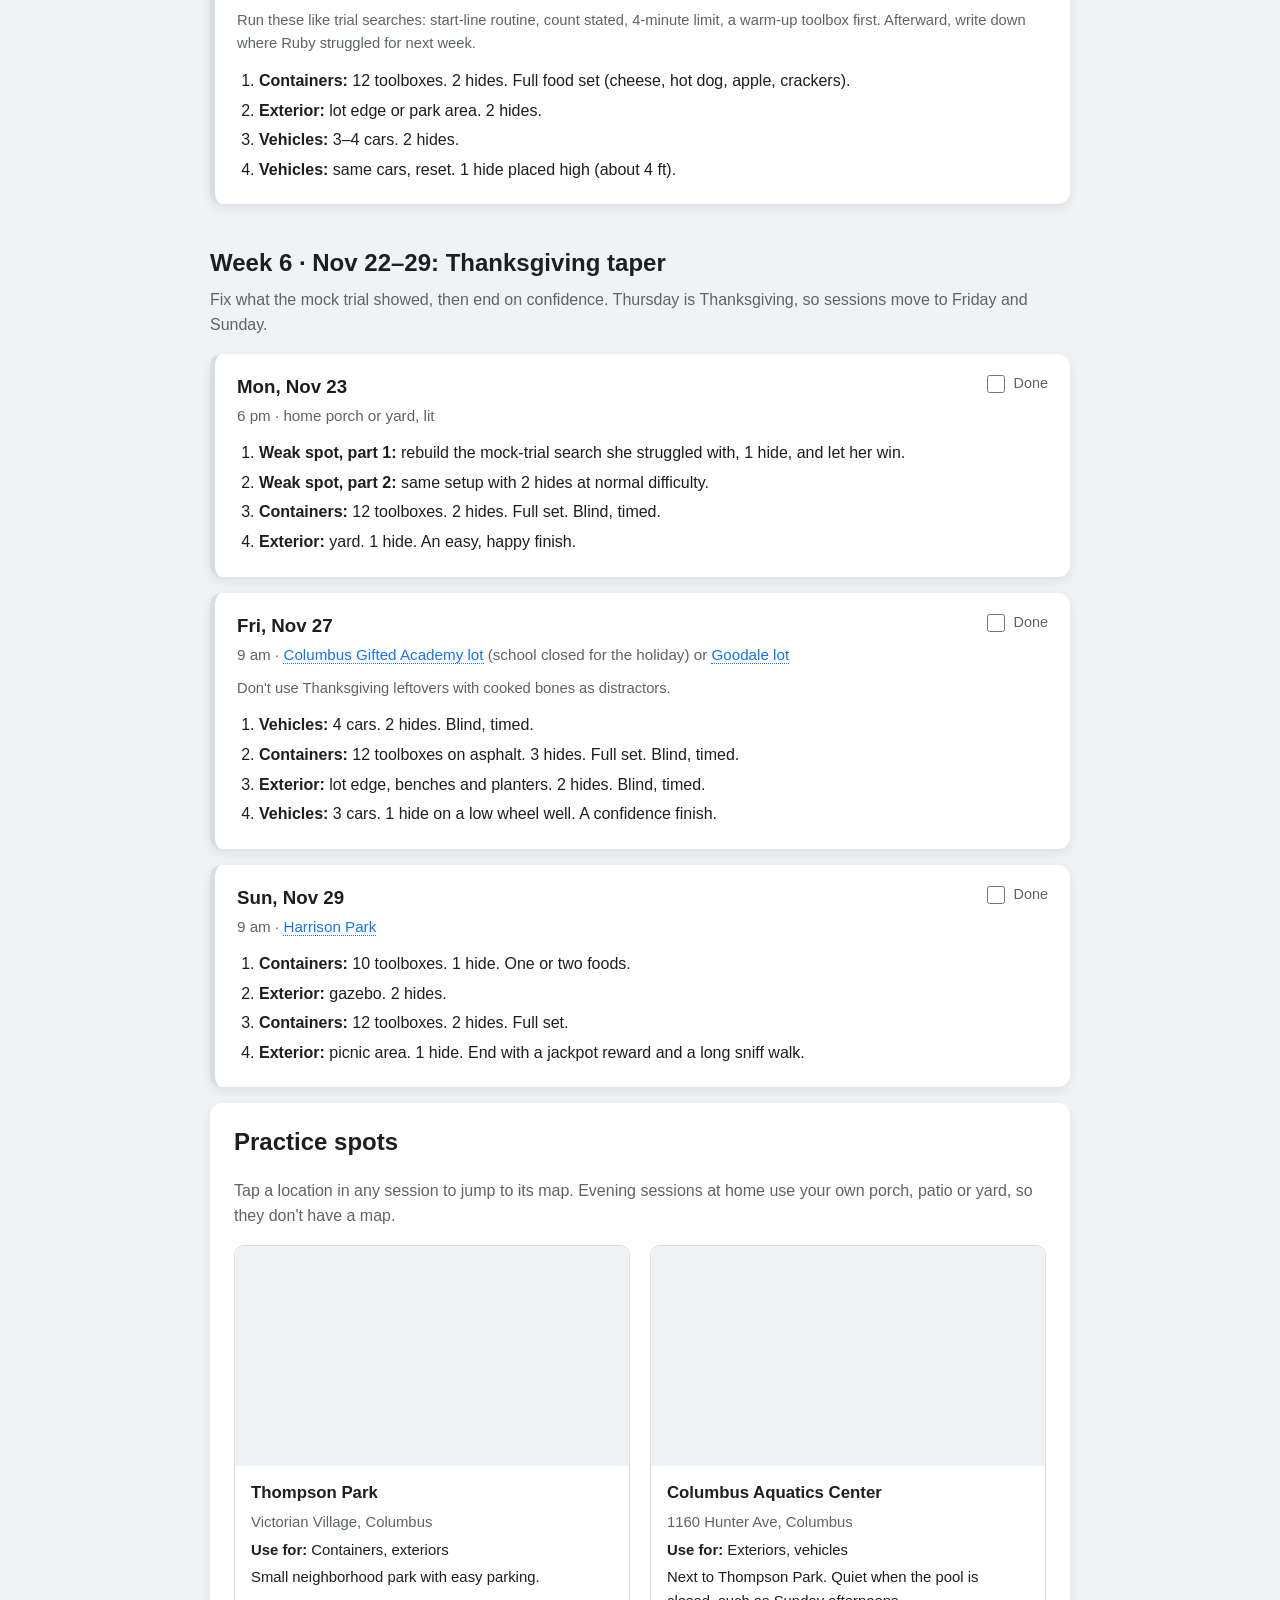
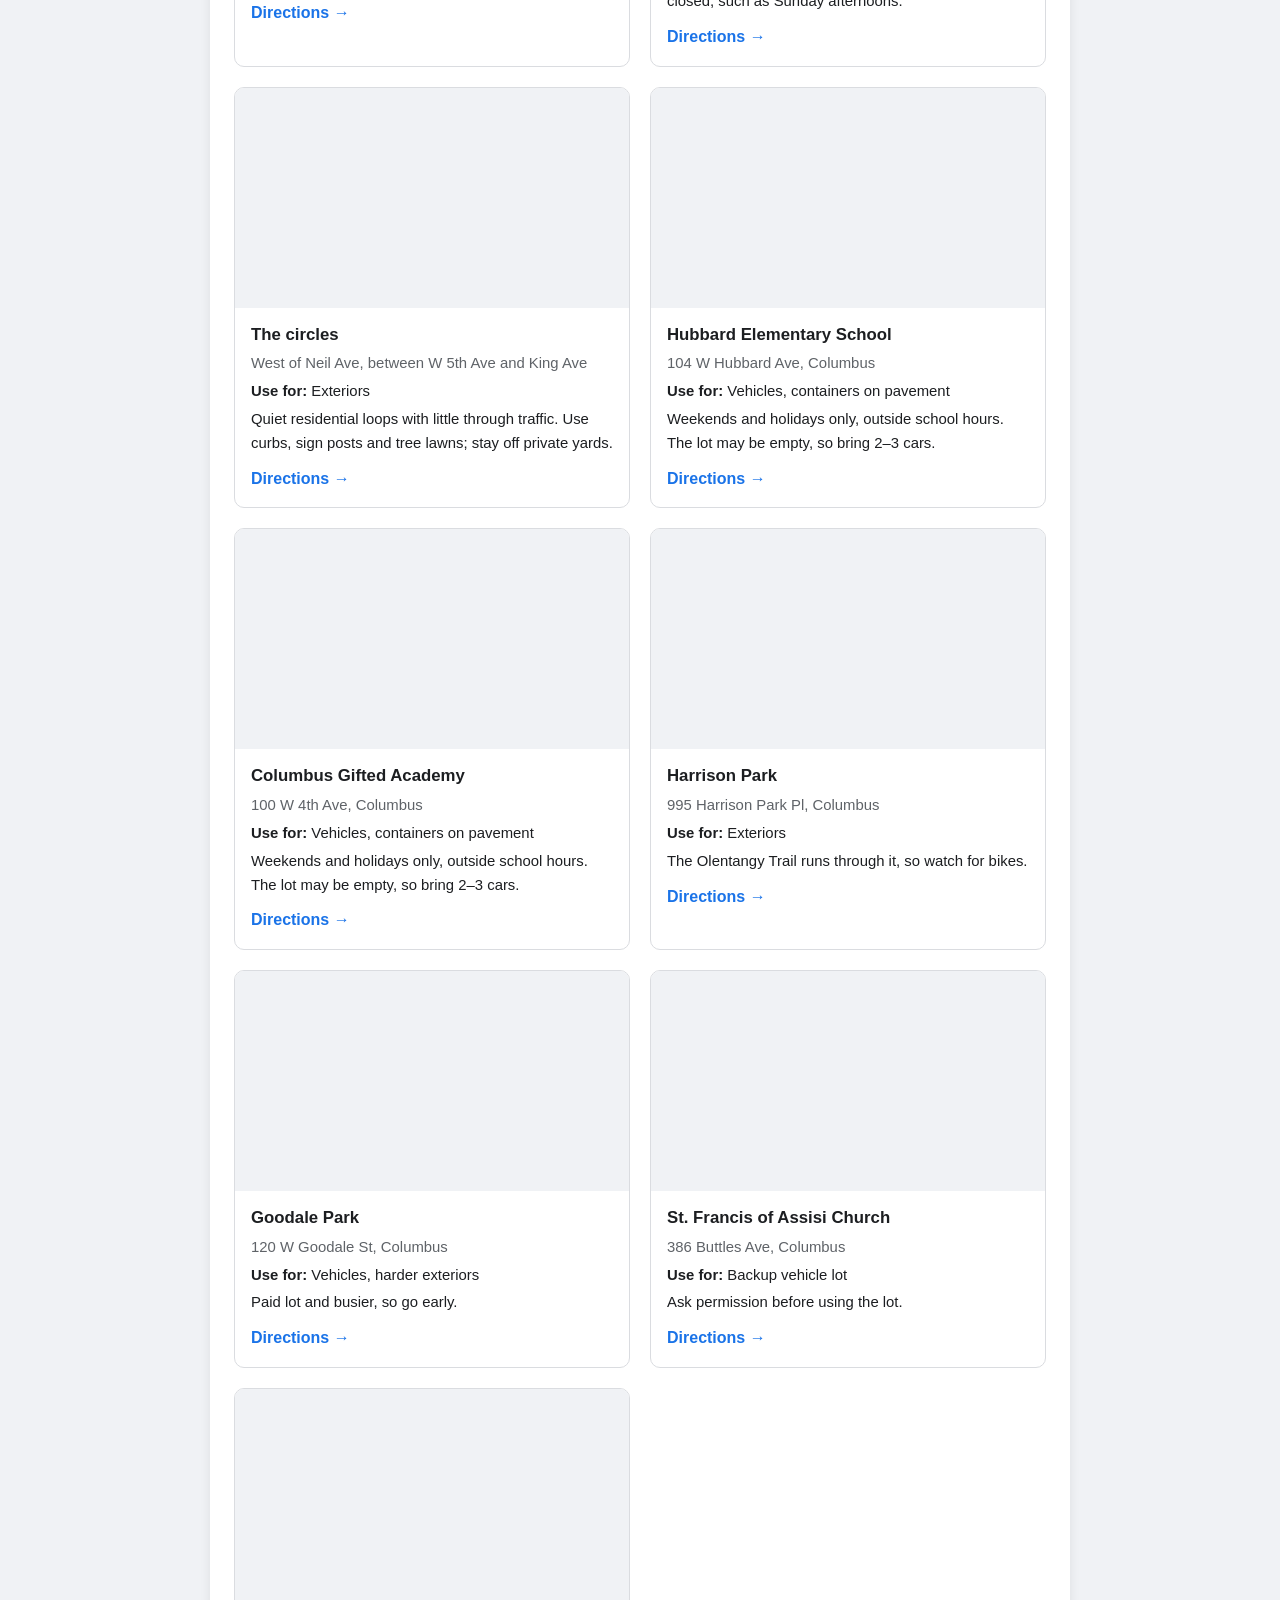
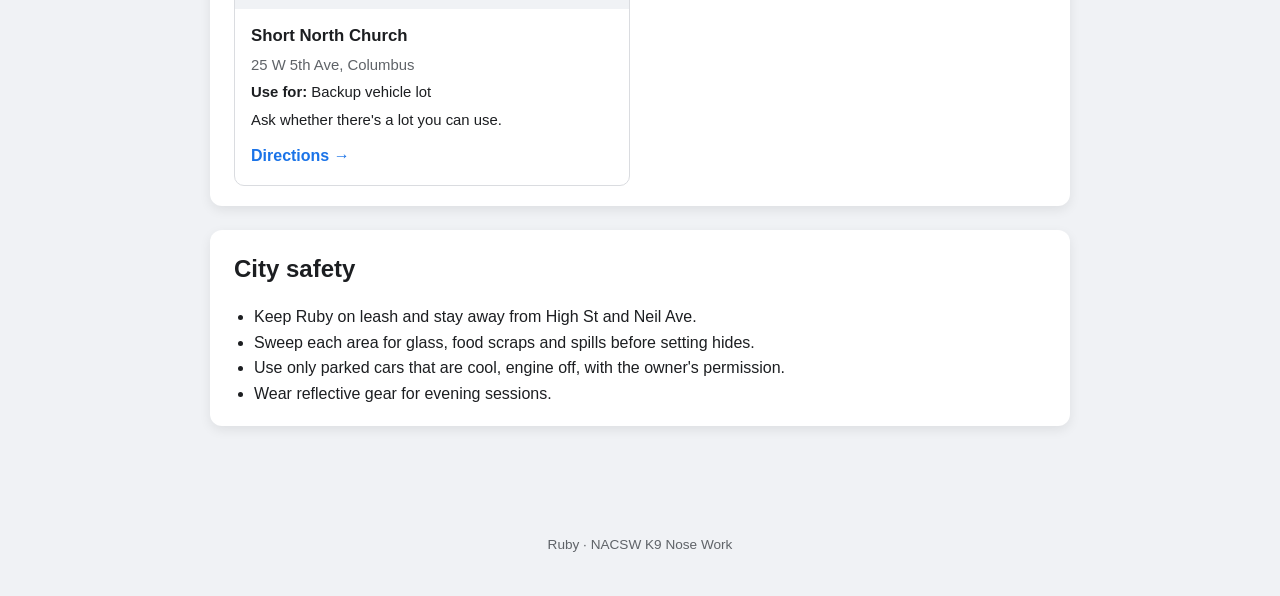
==== commit 60521d0d: "Correct the Oct 18 log: two exterior searches plus vehicles Co-Authored-By: Claude Opus 5.5 <noreply" ====
--- a/training.html
+++ b/training.html
@@ -53,9 +53,10 @@
                     <div><h3>Sun, Oct 18</h3><p class="where">Afternoon &middot; <a href="#spot-aquatics">Columbus Aquatics Center</a></p></div>
                     <label class="done-toggle"><input type="checkbox"> Done</label>
                 </div>
-                <p class="note"><strong>What we did:</strong> 2 searches instead of the planned 4. The container searches are picked up on Thu, Oct 22.</p>
-                <ol>
-                    <li><span class="el">Exterior:</span> 2 separate hides.</li>
+                <p class="note"><strong>What we did:</strong> 3 searches instead of the planned 4. The container searches are picked up on Thu, Oct 22.</p>
+                <ol>
+                    <li><span class="el">Exterior:</span> 2 hides, each a different odor.</li>
+                    <li><span class="el">Exterior:</span> 2 hides, each a different odor.</li>
                     <li><span class="el">Vehicles:</span> Mike's work car.</li>
                 </ol>
             </article>
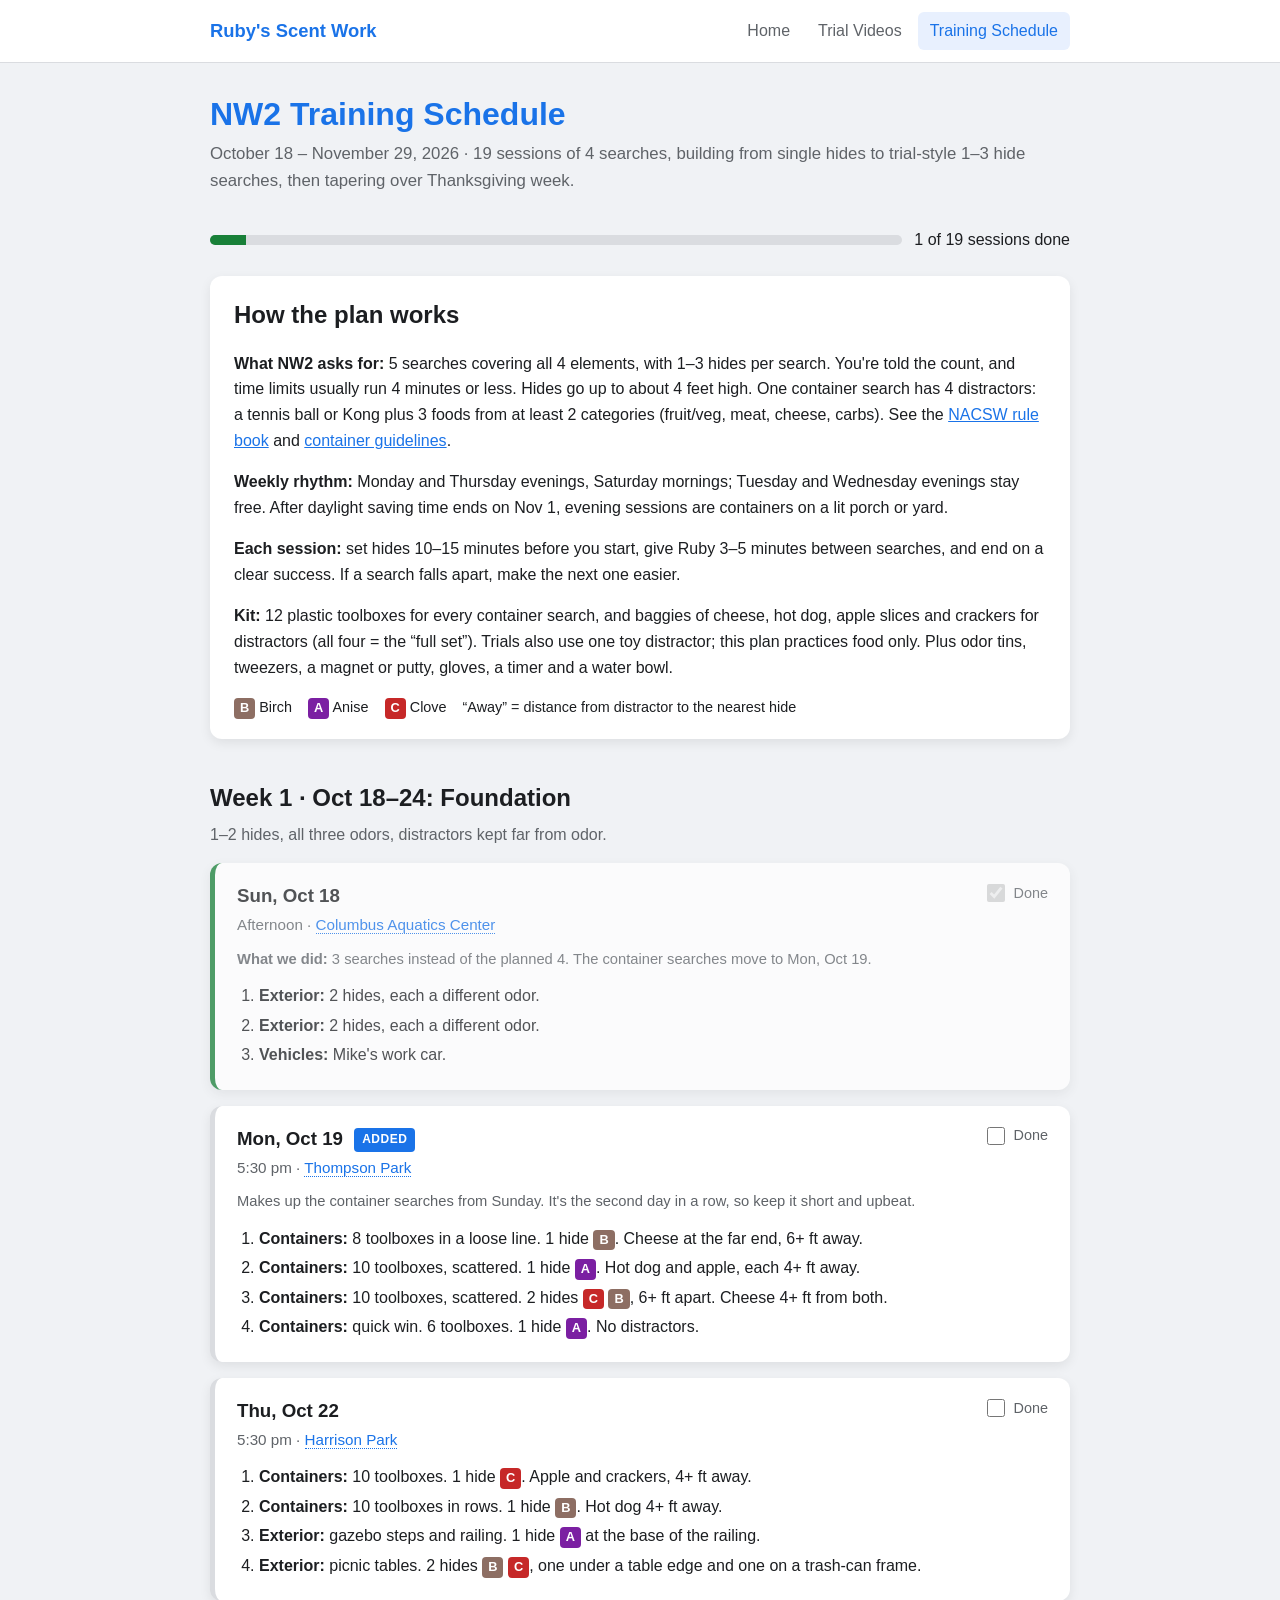
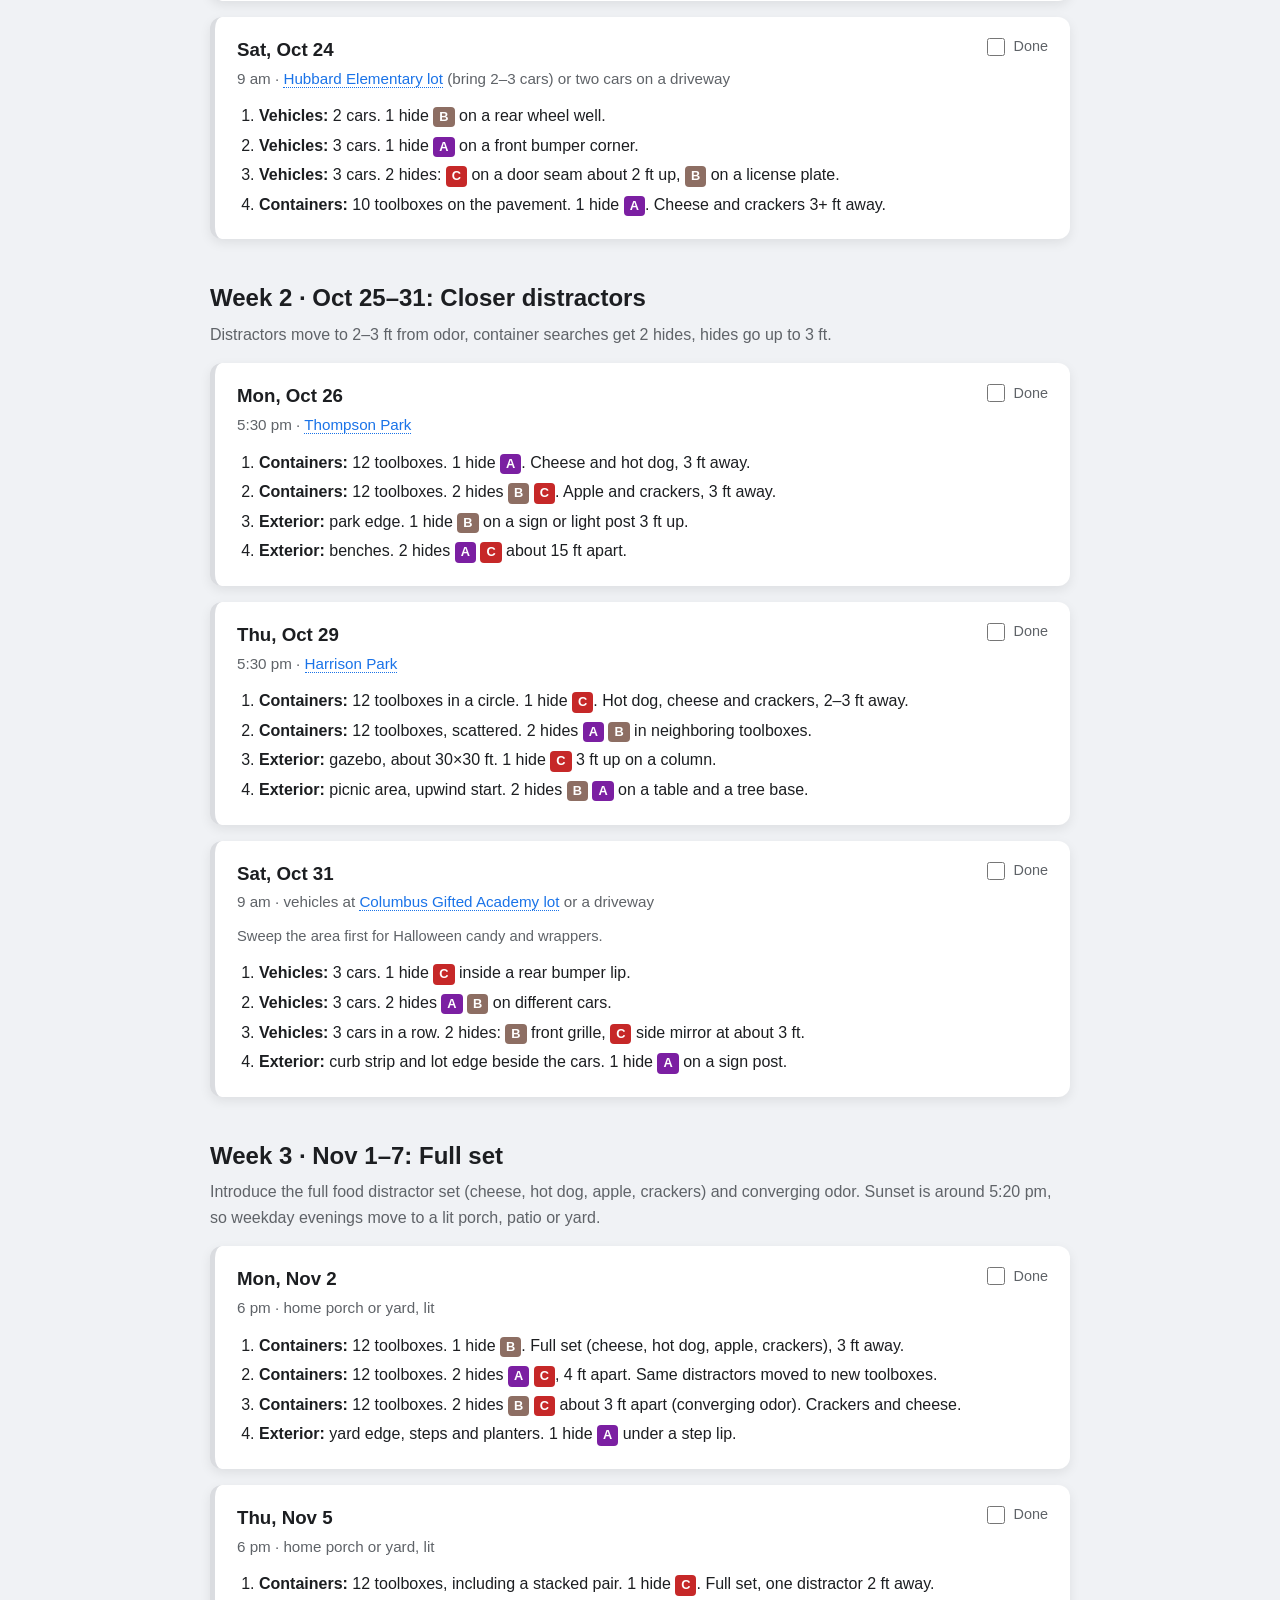
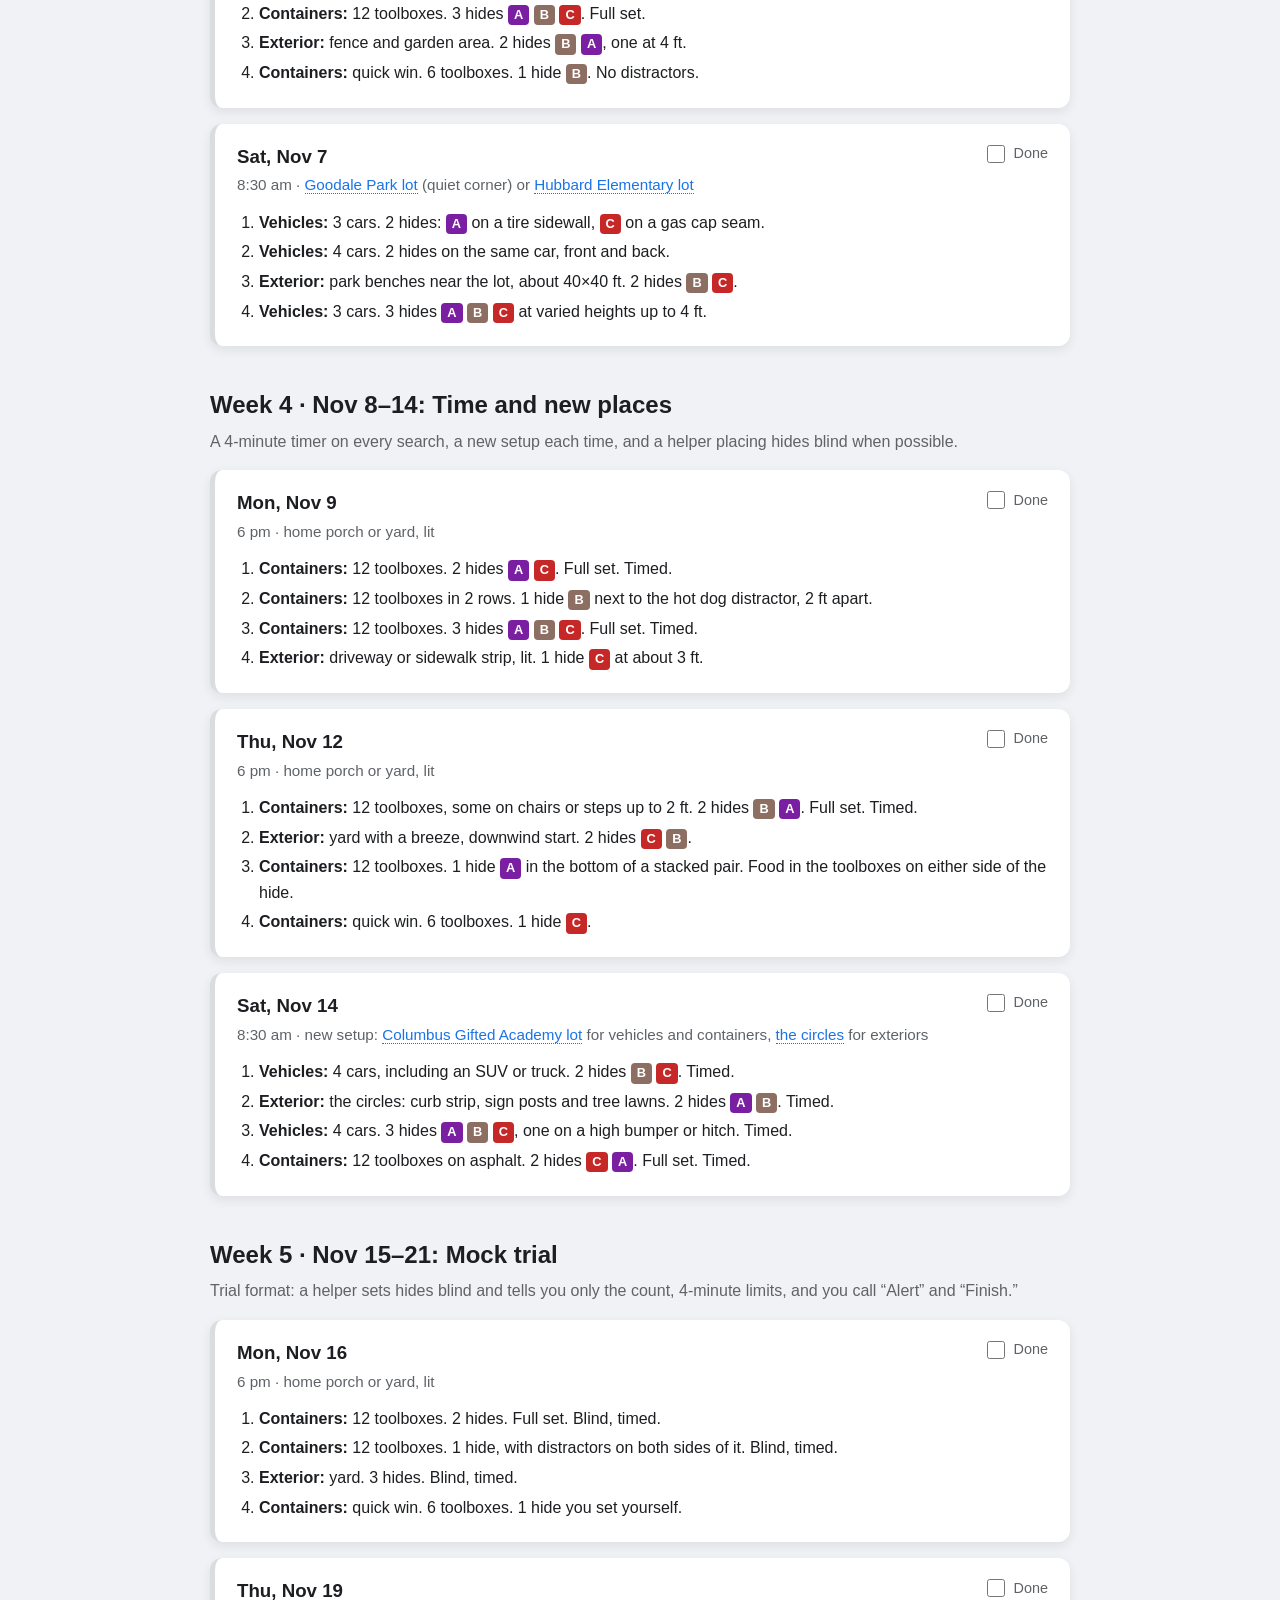
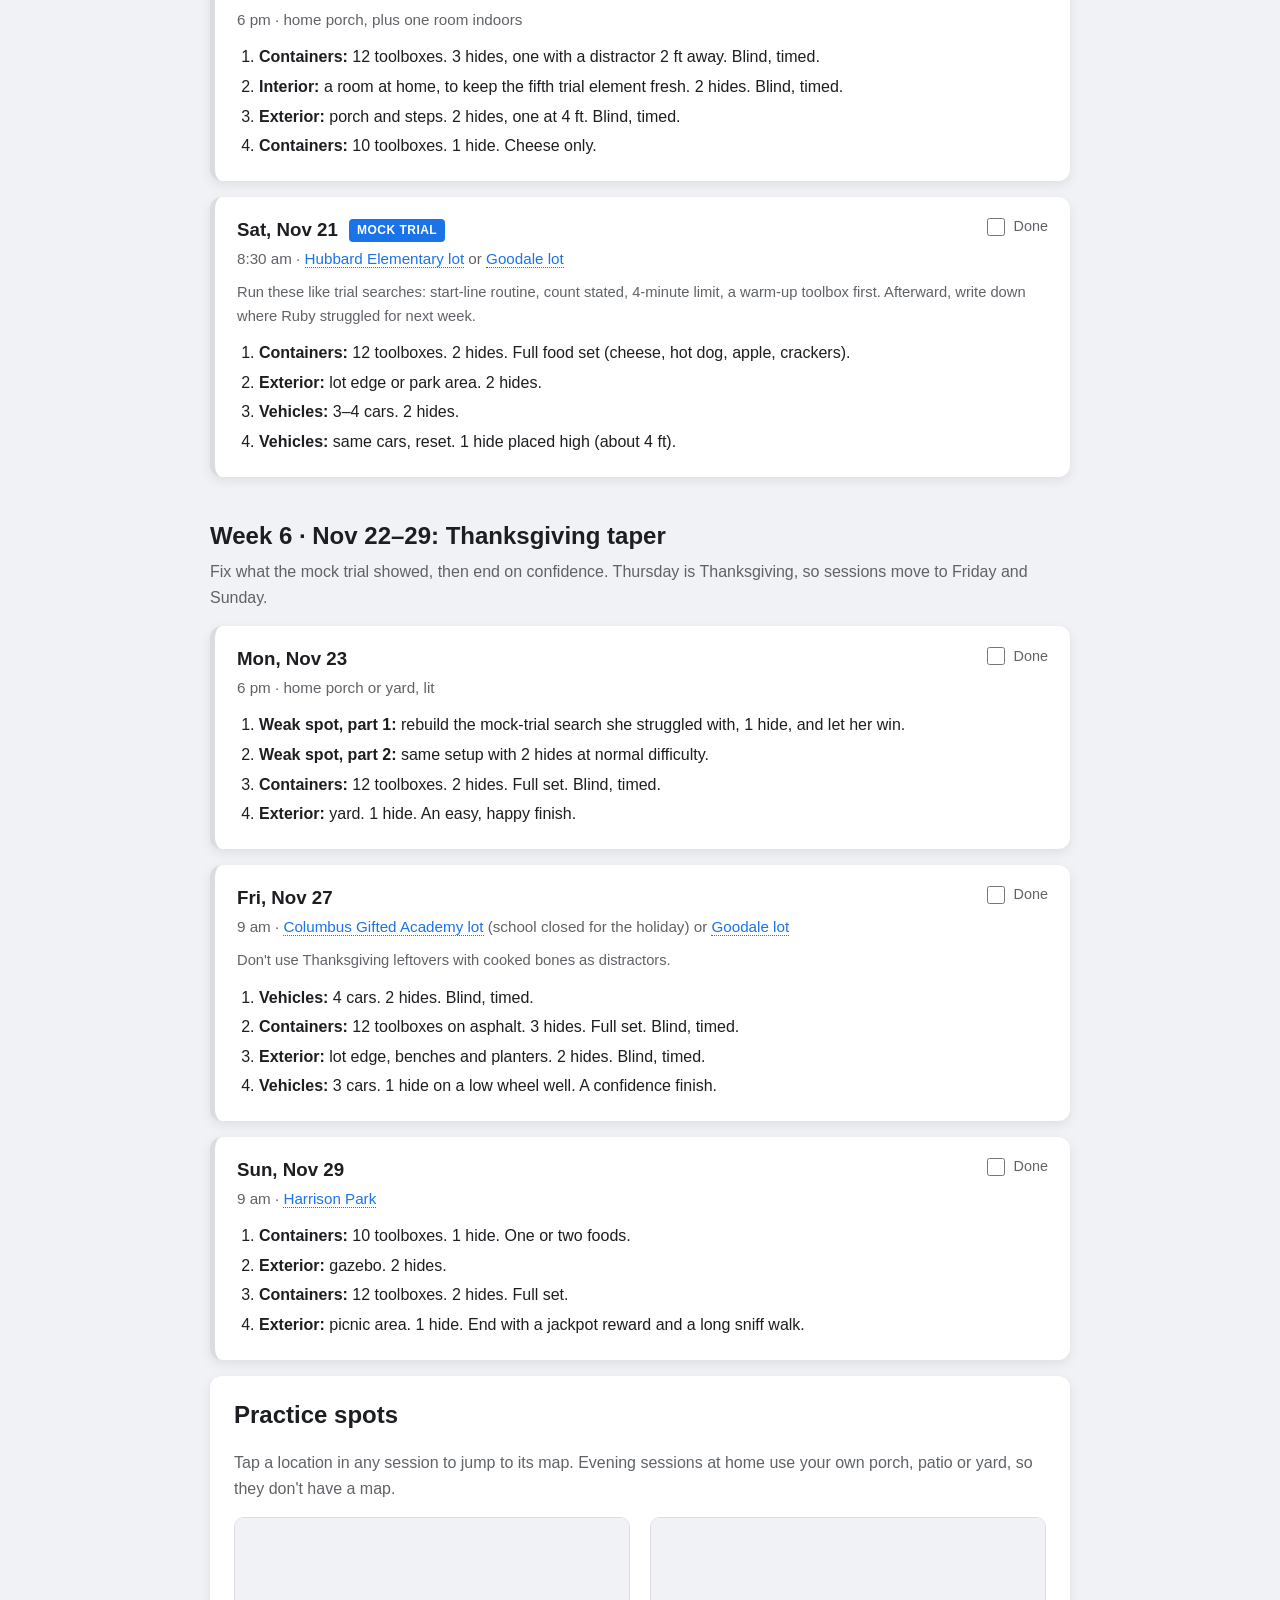
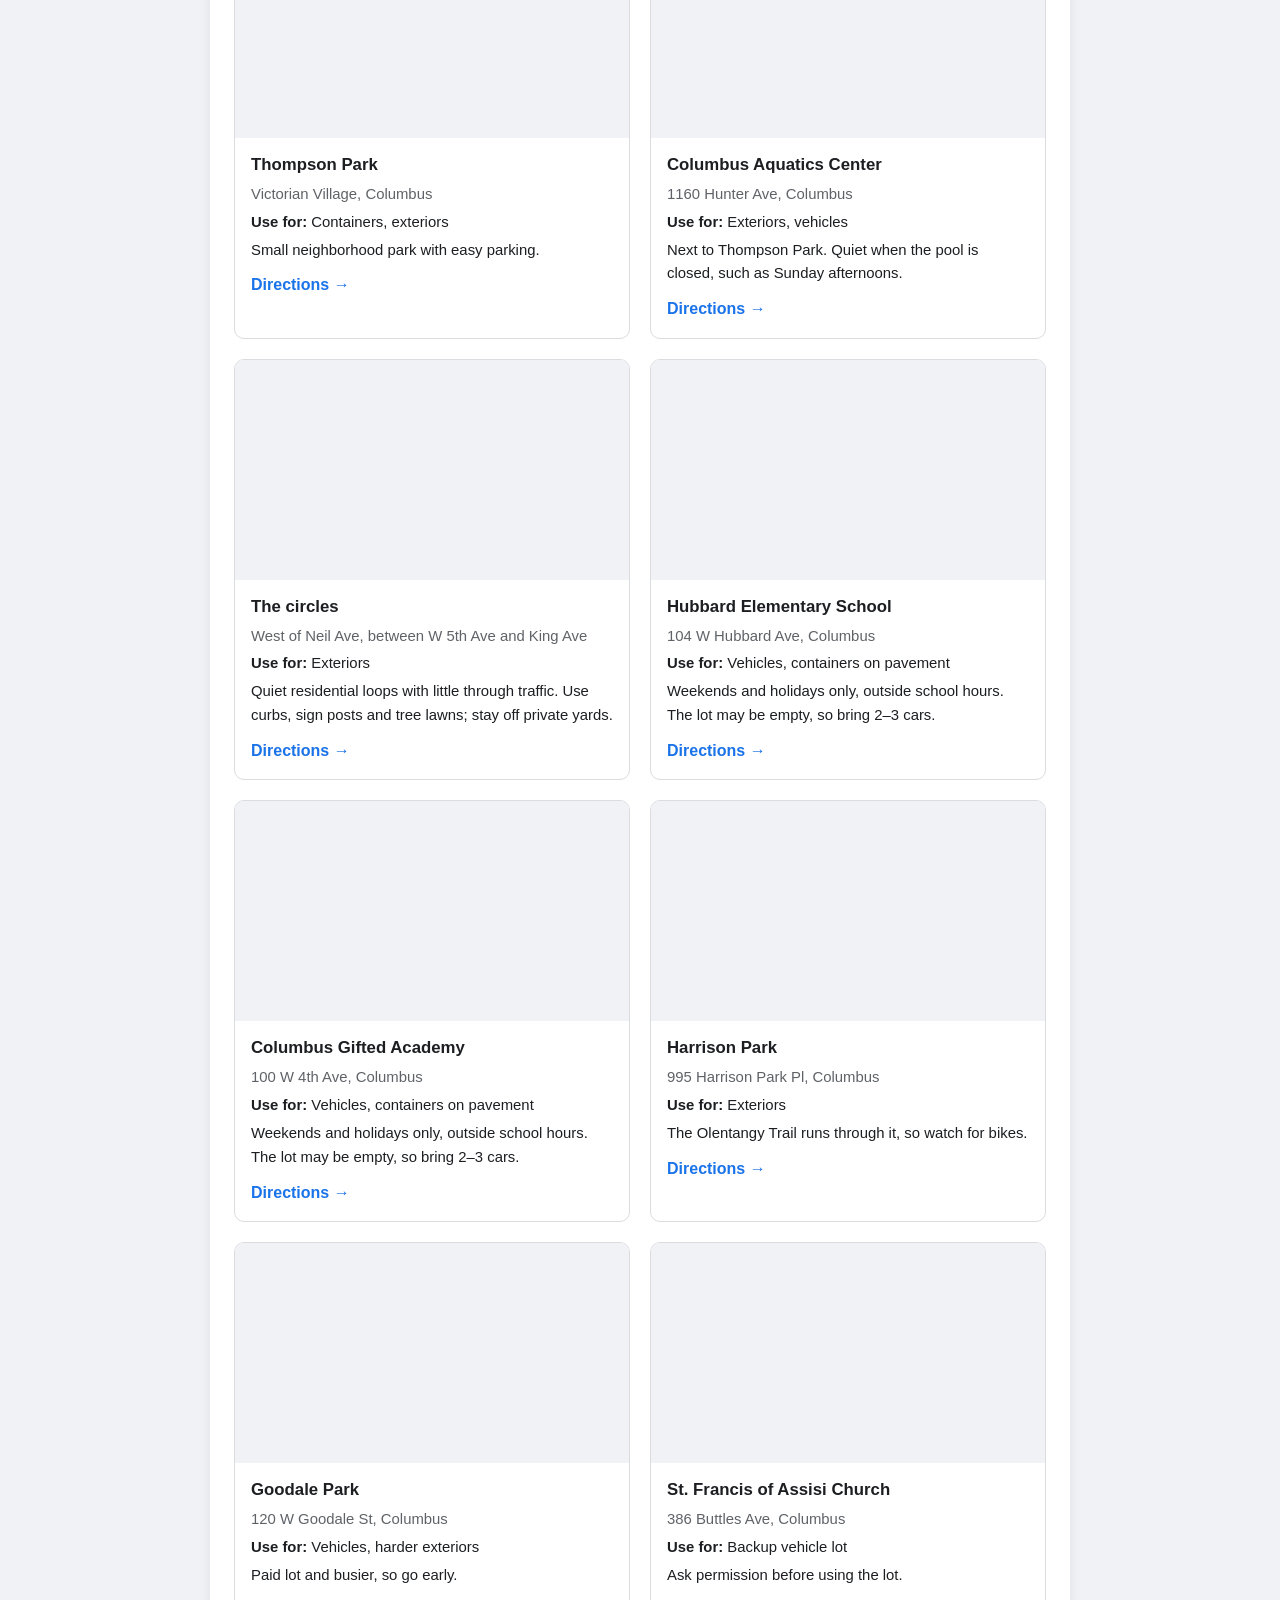
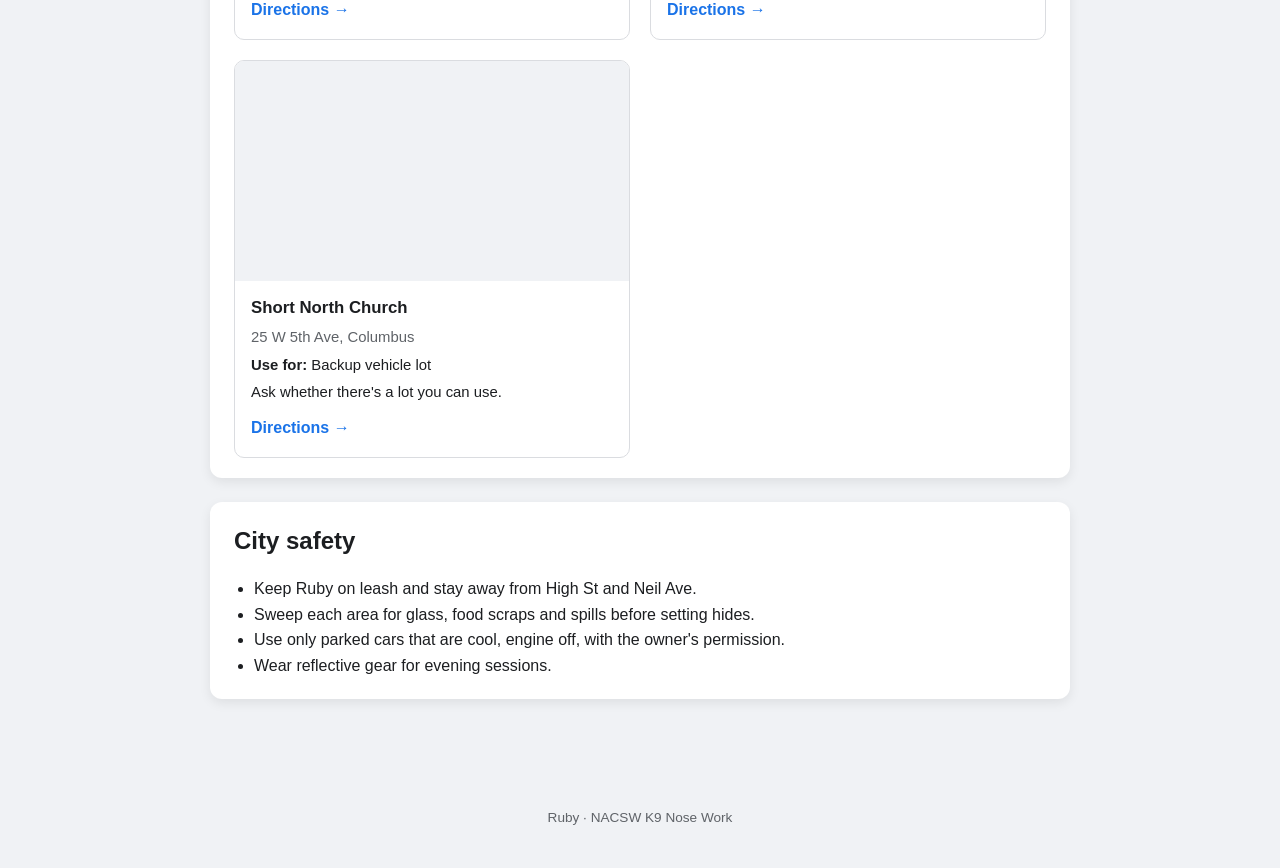
==== commit 45200e66: "Add a Monday Oct 19 container session Makes up Sunday's skipped container searches at Thompson Park " ====
--- a/training.html
+++ b/training.html
@@ -21,11 +21,11 @@
 
     <main>
         <h1>NW2 Training Schedule</h1>
-        <p class="lead">October 18 &ndash; November 29, 2026 &middot; 18 sessions of 4 searches, building from single hides to trial-style 1&ndash;3 hide searches, then tapering over Thanksgiving week.</p>
+        <p class="lead">October 18 &ndash; November 29, 2026 &middot; 19 sessions of 4 searches, building from single hides to trial-style 1&ndash;3 hide searches, then tapering over Thanksgiving week.</p>
 
         <div class="progress" aria-live="polite">
             <div class="progress-bar"><span id="progress-fill"></span></div>
-            <div id="progress-text">0 of 18 sessions done</div>
+            <div id="progress-text">0 of 19 sessions done</div>
         </div>
 
         <section class="panel">
@@ -53,11 +53,25 @@
                     <div><h3>Sun, Oct 18</h3><p class="where">Afternoon &middot; <a href="#spot-aquatics">Columbus Aquatics Center</a></p></div>
                     <label class="done-toggle"><input type="checkbox"> Done</label>
                 </div>
-                <p class="note"><strong>What we did:</strong> 3 searches instead of the planned 4. The container searches are picked up on Thu, Oct 22.</p>
+                <p class="note"><strong>What we did:</strong> 3 searches instead of the planned 4. The container searches move to Mon, Oct 19.</p>
                 <ol>
                     <li><span class="el">Exterior:</span> 2 hides, each a different odor.</li>
                     <li><span class="el">Exterior:</span> 2 hides, each a different odor.</li>
                     <li><span class="el">Vehicles:</span> Mike's work car.</li>
+                </ol>
+            </article>
+
+            <article class="session" data-date="2026-10-19">
+                <div class="session-head">
+                    <div><h3>Mon, Oct 19 <span class="badge">Added</span></h3><p class="where">5:30 pm &middot; <a href="#spot-thompson">Thompson Park</a></p></div>
+                    <label class="done-toggle"><input type="checkbox"> Done</label>
+                </div>
+                <p class="note">Makes up the container searches from Sunday. It's the second day in a row, so keep it short and upbeat.</p>
+                <ol>
+                    <li><span class="el">Containers:</span> 8 toolboxes in a loose line. 1 hide <span class="odor b">B</span>. Cheese at the far end, 6+ ft away.</li>
+                    <li><span class="el">Containers:</span> 10 toolboxes, scattered. 1 hide <span class="odor a">A</span>. Hot dog and apple, each 4+ ft away.</li>
+                    <li><span class="el">Containers:</span> 10 toolboxes, scattered. 2 hides <span class="odor c">C</span> <span class="odor b">B</span>, 6+ ft apart. Cheese 4+ ft from both.</li>
+                    <li><span class="el">Containers:</span> quick win. 6 toolboxes. 1 hide <span class="odor a">A</span>. No distractors.</li>
                 </ol>
             </article>
 
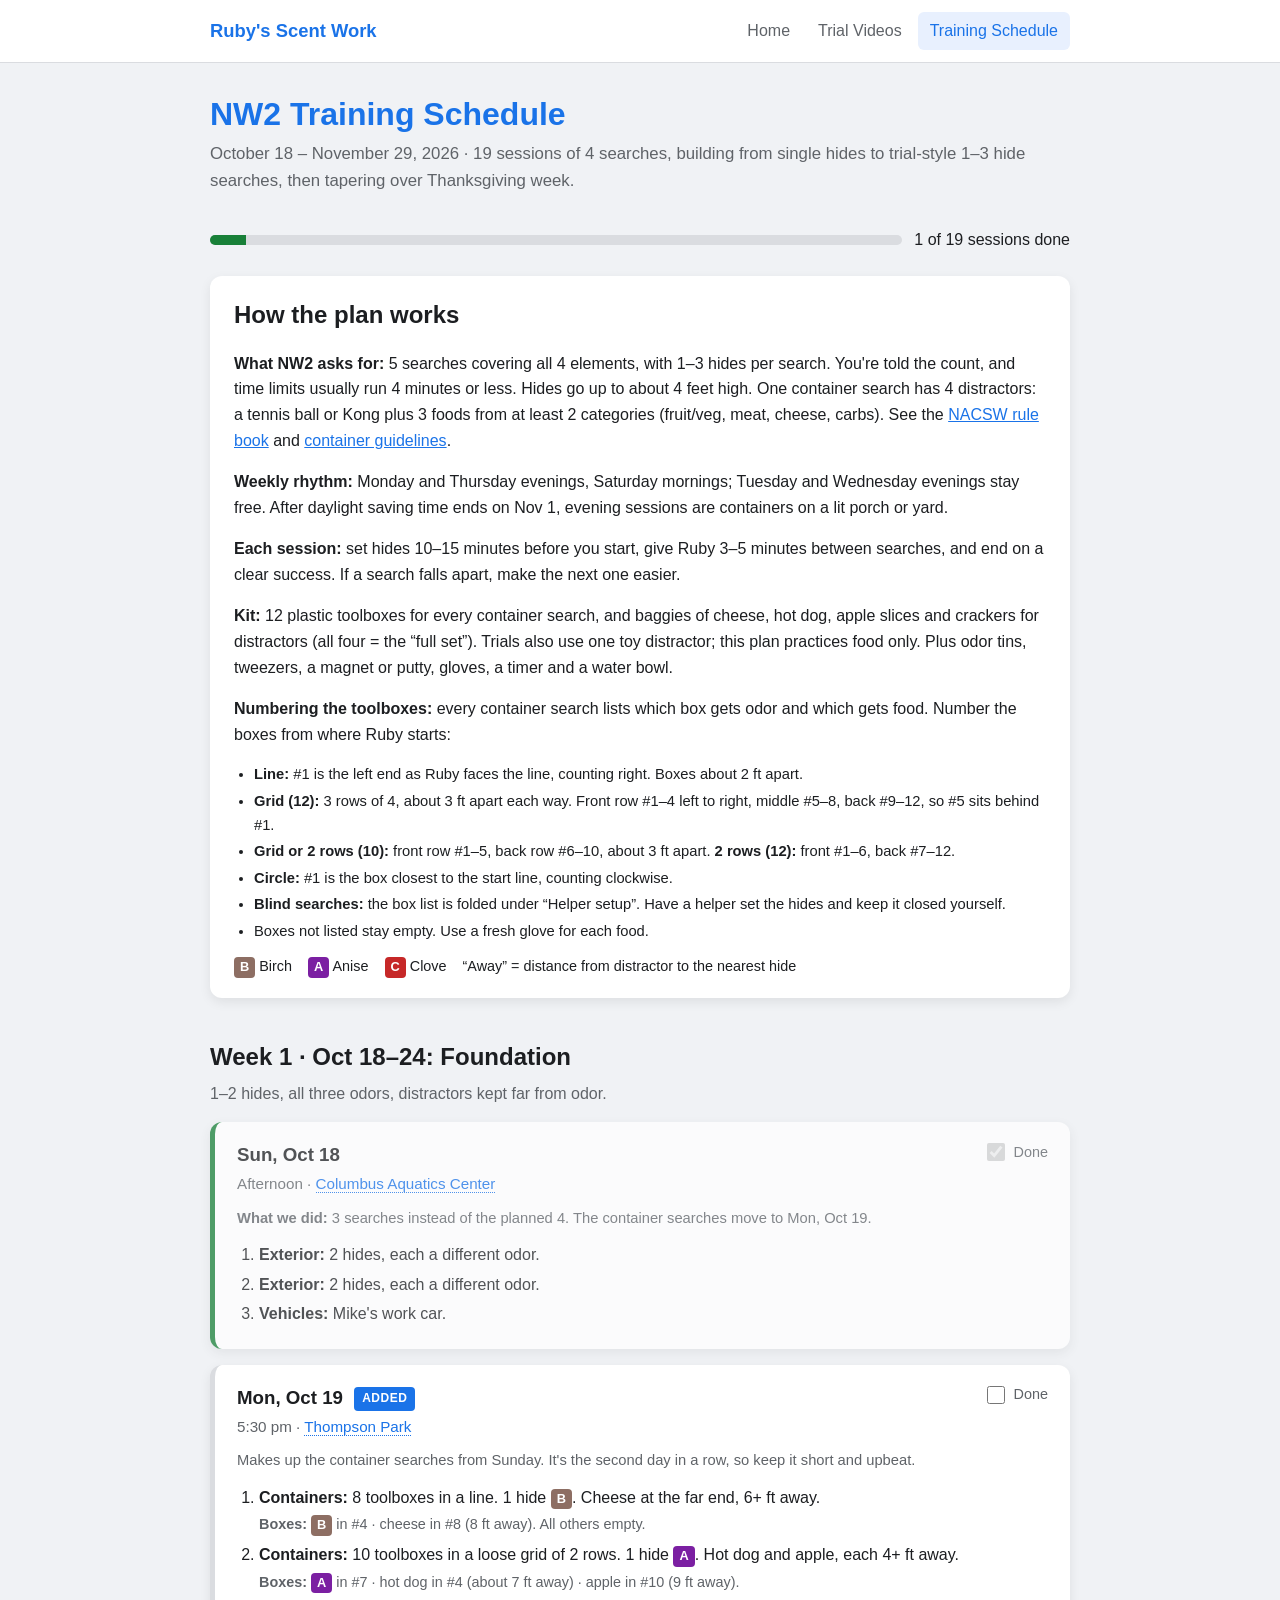
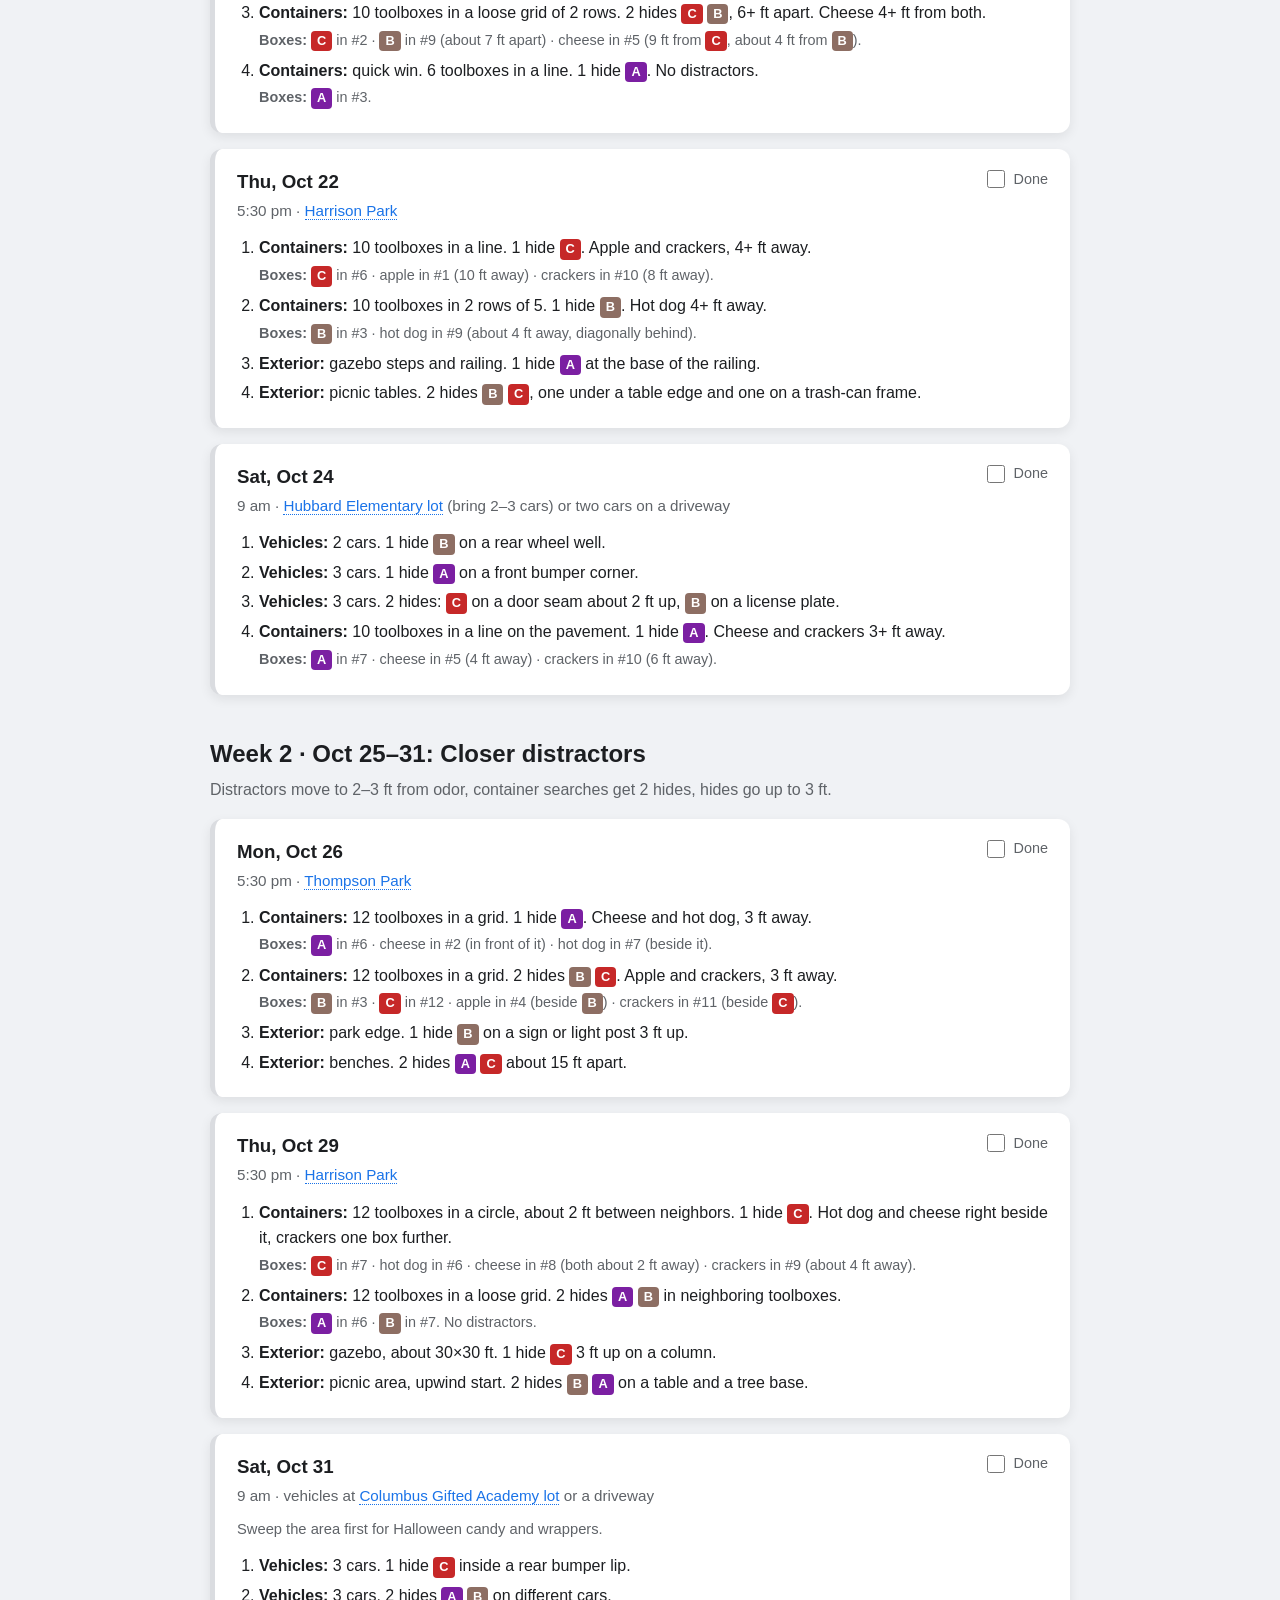
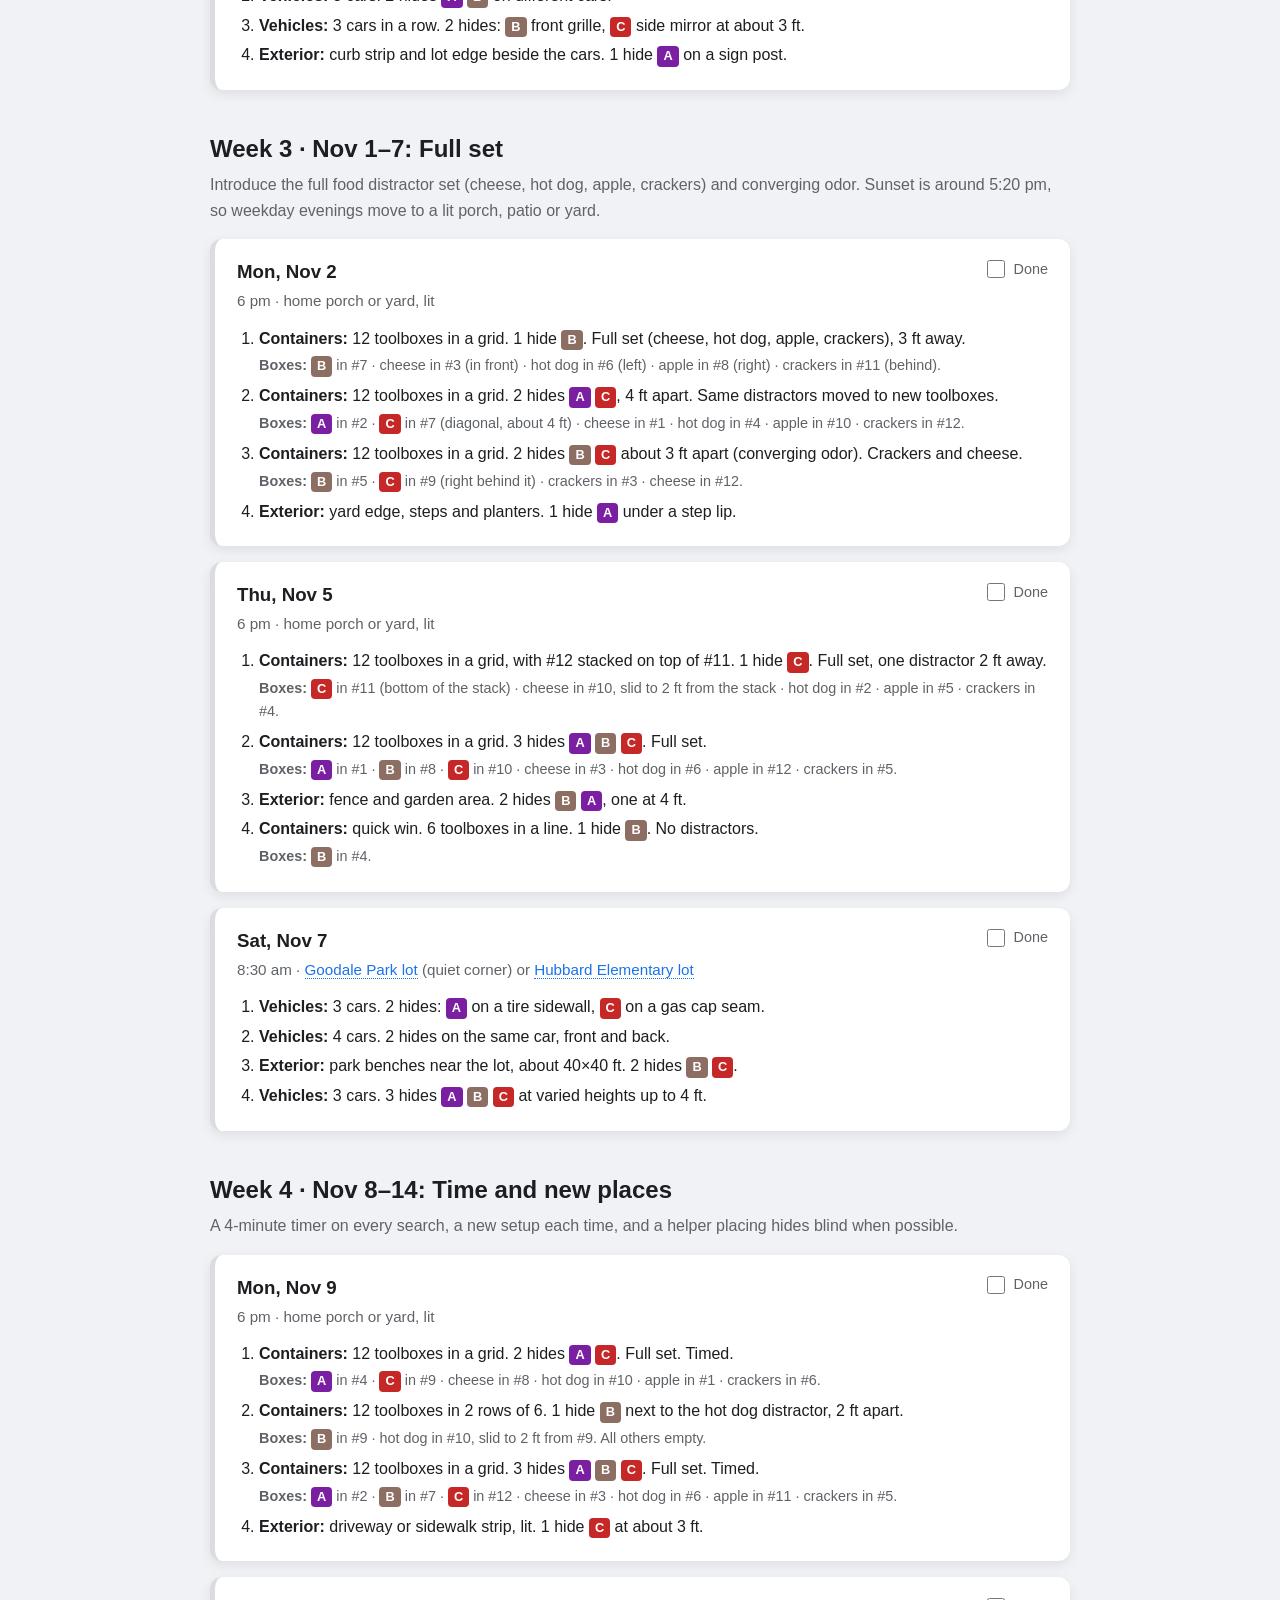
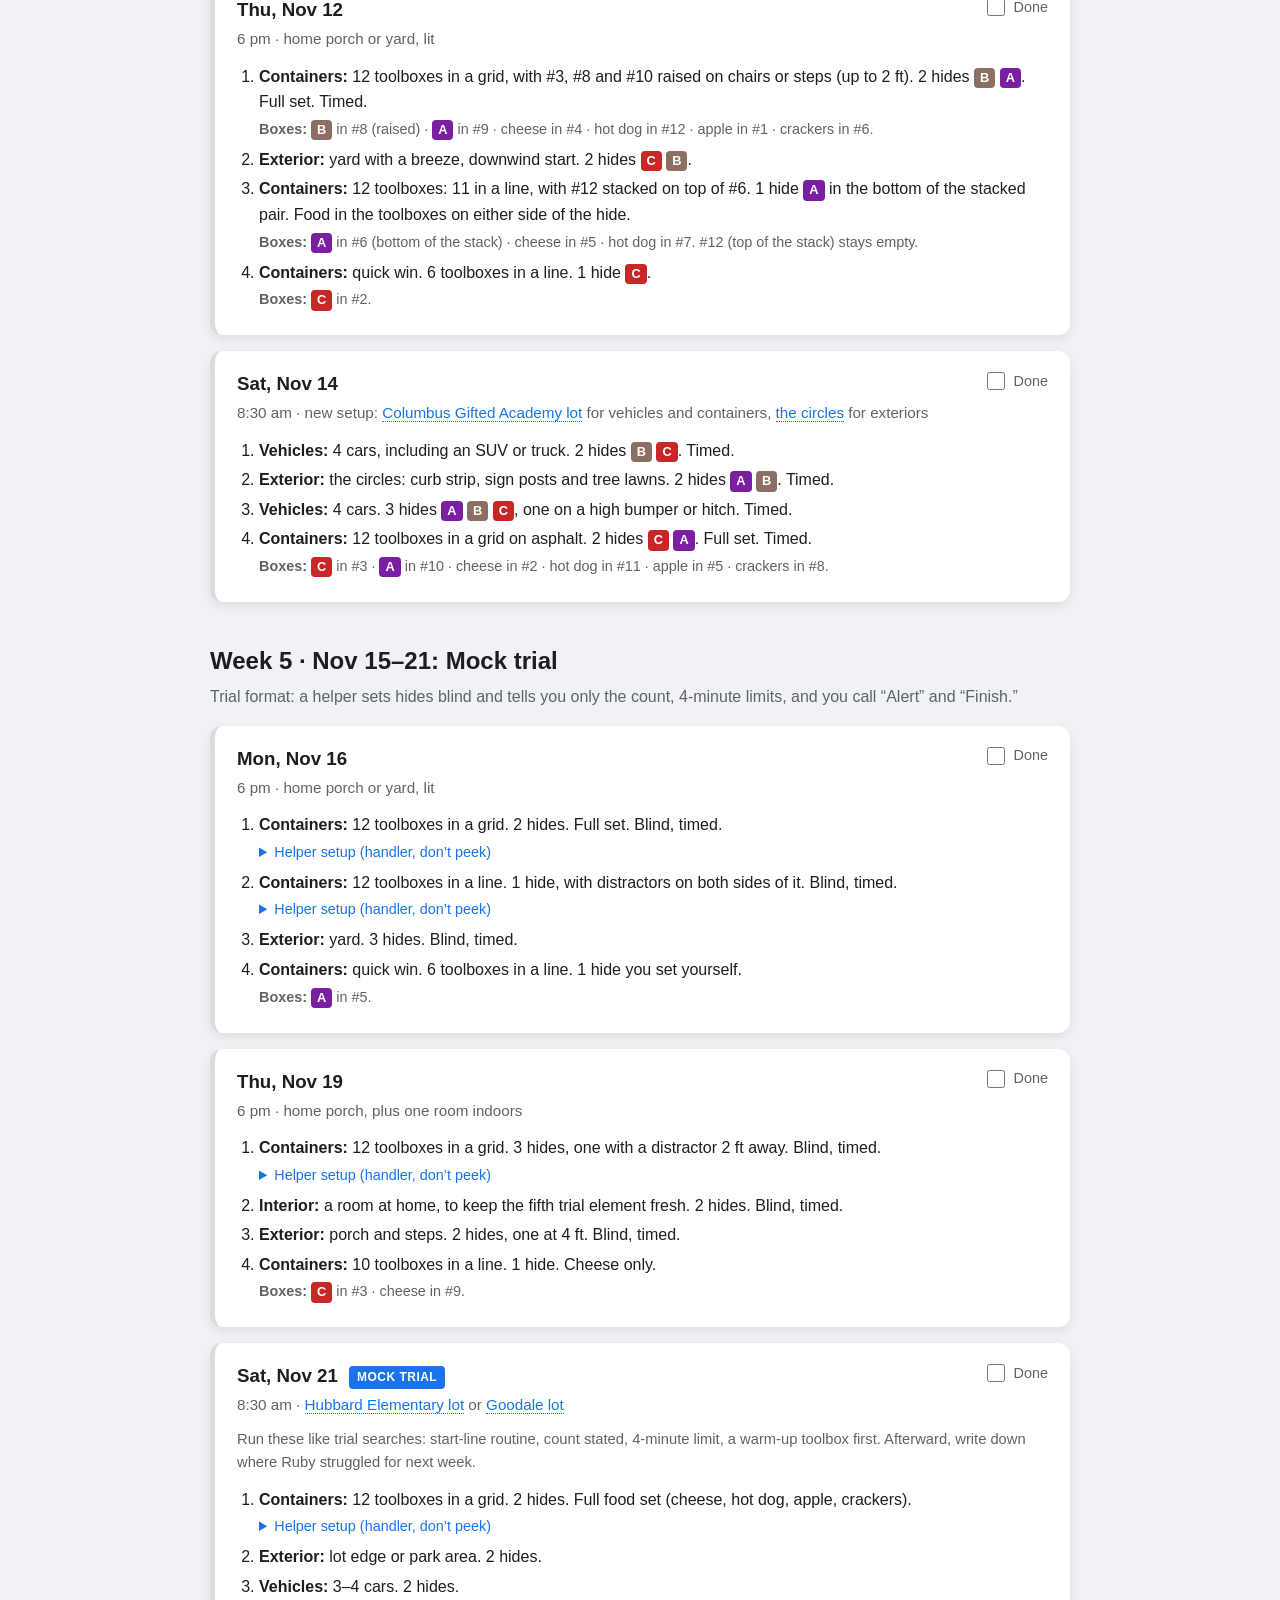
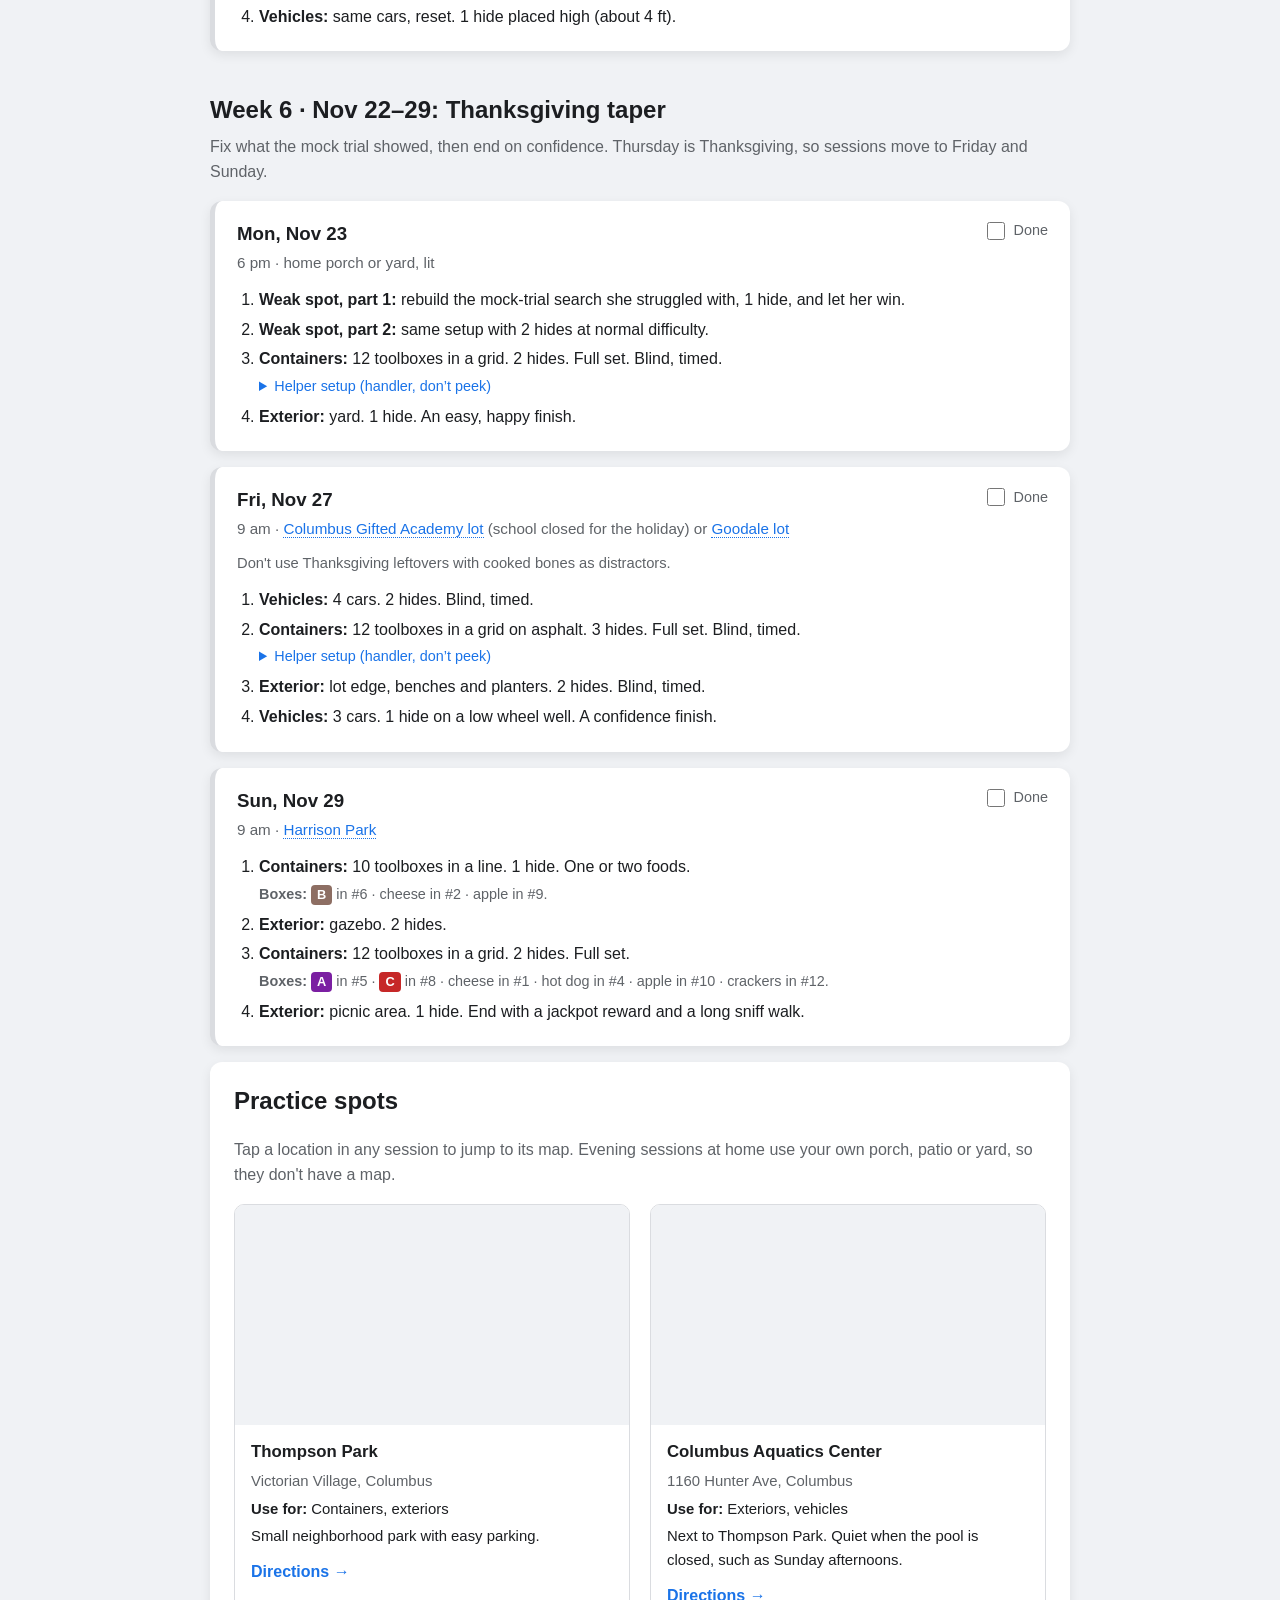
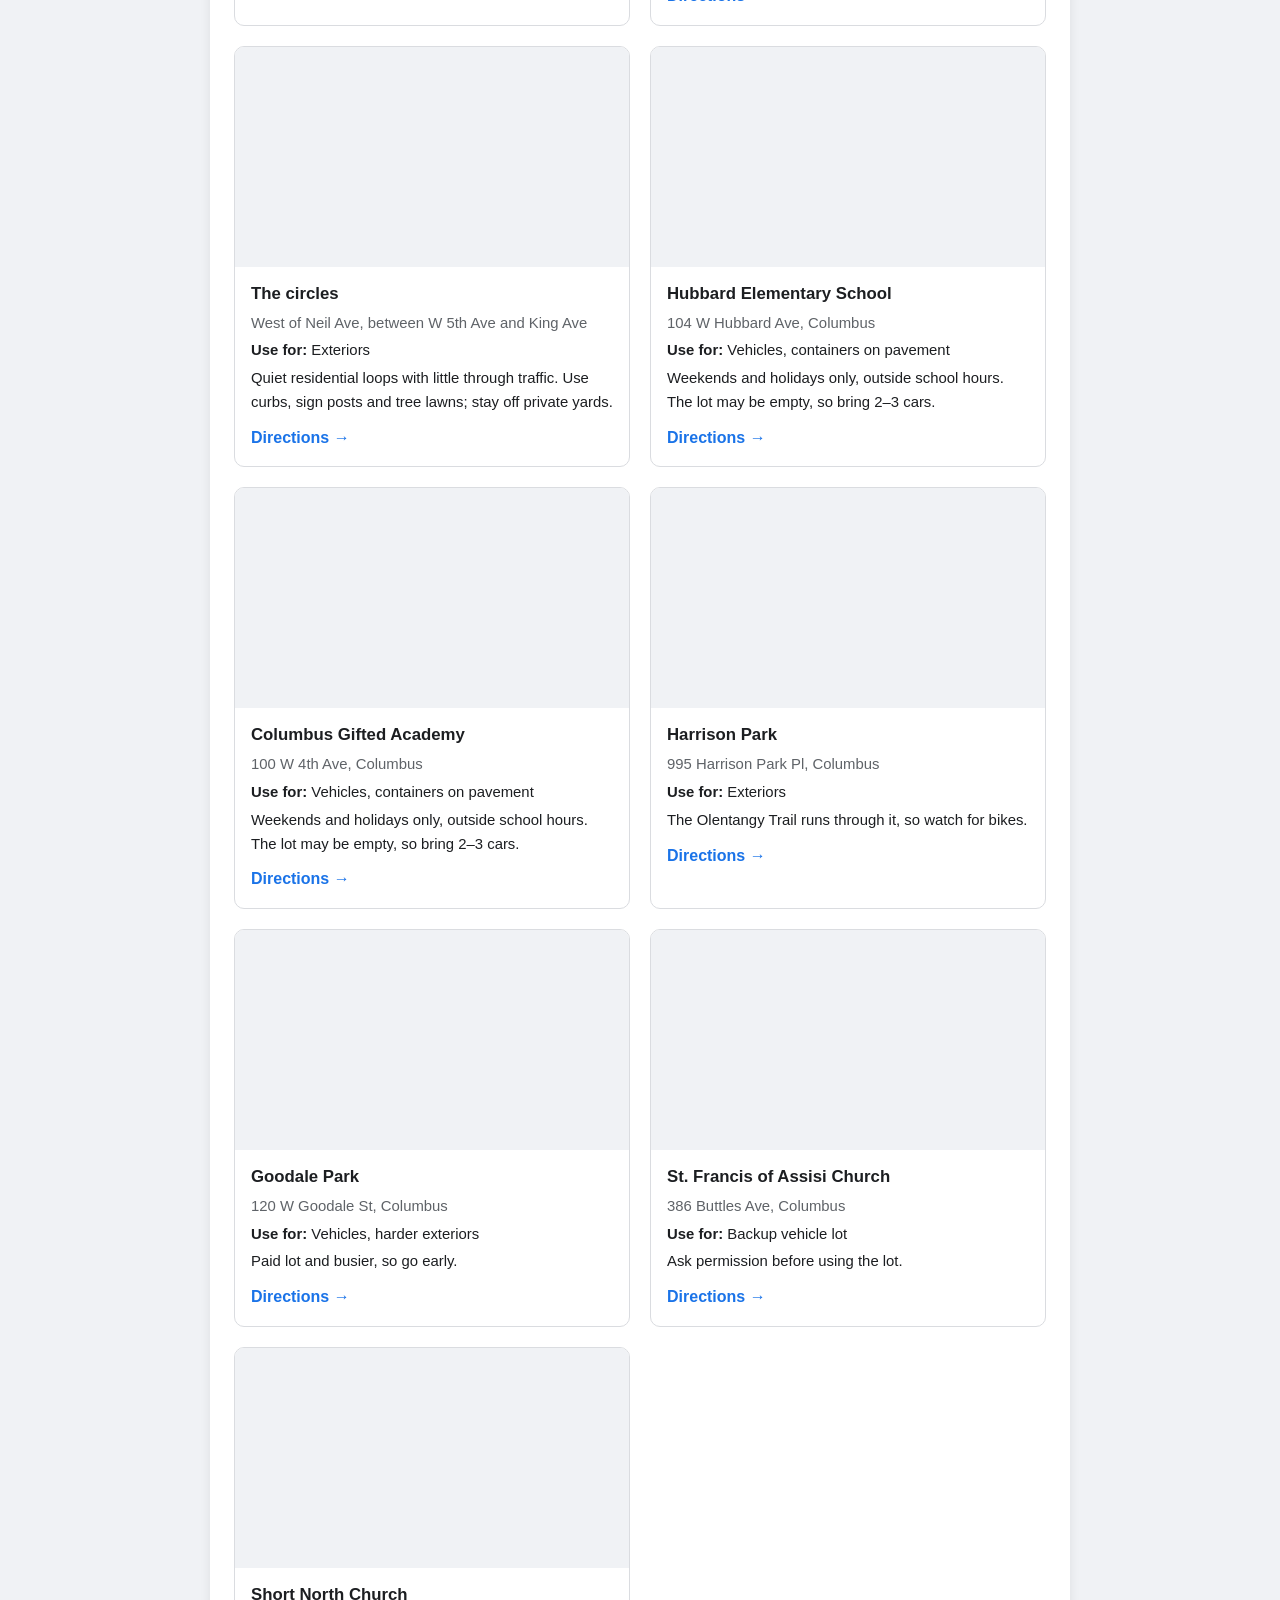
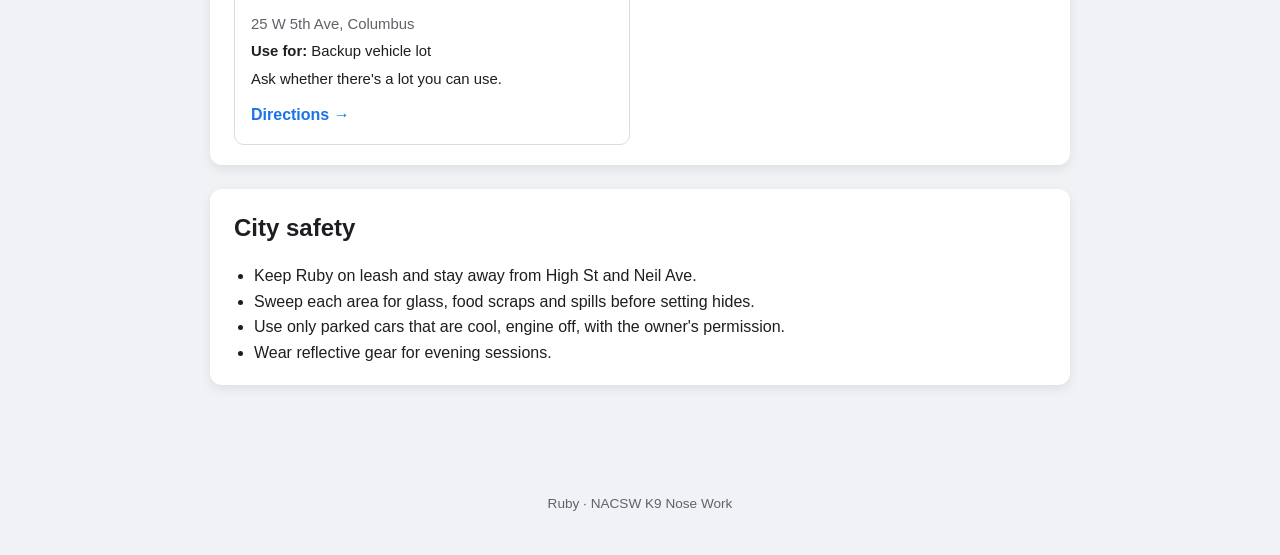
==== commit ad7c309b: "Add box-by-box hide and distractor placements to container searches Every planned container search n" ====
--- a/training.html
+++ b/training.html
@@ -35,6 +35,15 @@
             <p><strong>Weekly rhythm:</strong> Monday and Thursday evenings, Saturday mornings; Tuesday and Wednesday evenings stay free. After daylight saving time ends on Nov 1, evening sessions are containers on a lit porch or yard.</p>
             <p><strong>Each session:</strong> set hides 10&ndash;15 minutes before you start, give Ruby 3&ndash;5 minutes between searches, and end on a clear success. If a search falls apart, make the next one easier.</p>
             <p><strong>Kit:</strong> 12 plastic toolboxes for every container search, and baggies of cheese, hot dog, apple slices and crackers for distractors (all four = the &ldquo;full set&rdquo;). Trials also use one toy distractor; this plan practices food only. Plus odor tins, tweezers, a magnet or putty, gloves, a timer and a water bowl.</p>
+            <p><strong>Numbering the toolboxes:</strong> every container search lists which box gets odor and which gets food. Number the boxes from where Ruby starts:</p>
+            <ul class="layouts">
+                <li><strong>Line:</strong> #1 is the left end as Ruby faces the line, counting right. Boxes about 2 ft apart.</li>
+                <li><strong>Grid (12):</strong> 3 rows of 4, about 3 ft apart each way. Front row #1&ndash;4 left to right, middle #5&ndash;8, back #9&ndash;12, so #5 sits behind #1.</li>
+                <li><strong>Grid or 2 rows (10):</strong> front row #1&ndash;5, back row #6&ndash;10, about 3 ft apart. <strong>2 rows (12):</strong> front #1&ndash;6, back #7&ndash;12.</li>
+                <li><strong>Circle:</strong> #1 is the box closest to the start line, counting clockwise.</li>
+                <li><strong>Blind searches:</strong> the box list is folded under &ldquo;Helper setup&rdquo;. Have a helper set the hides and keep it closed yourself.</li>
+                <li>Boxes not listed stay empty. Use a fresh glove for each food.</li>
+            </ul>
             <div class="key">
                 <span><span class="odor b">B</span> Birch</span>
                 <span><span class="odor a">A</span> Anise</span>
@@ -68,10 +77,10 @@
                 </div>
                 <p class="note">Makes up the container searches from Sunday. It's the second day in a row, so keep it short and upbeat.</p>
                 <ol>
-                    <li><span class="el">Containers:</span> 8 toolboxes in a loose line. 1 hide <span class="odor b">B</span>. Cheese at the far end, 6+ ft away.</li>
-                    <li><span class="el">Containers:</span> 10 toolboxes, scattered. 1 hide <span class="odor a">A</span>. Hot dog and apple, each 4+ ft away.</li>
-                    <li><span class="el">Containers:</span> 10 toolboxes, scattered. 2 hides <span class="odor c">C</span> <span class="odor b">B</span>, 6+ ft apart. Cheese 4+ ft from both.</li>
-                    <li><span class="el">Containers:</span> quick win. 6 toolboxes. 1 hide <span class="odor a">A</span>. No distractors.</li>
+                    <li><span class="el">Containers:</span> 8 toolboxes in a line. 1 hide <span class="odor b">B</span>. Cheese at the far end, 6+ ft away. <span class="setup"><strong>Boxes:</strong> <span class="odor b">B</span> in #4 &middot; cheese in #8 (8 ft away). All others empty.</span></li>
+                    <li><span class="el">Containers:</span> 10 toolboxes in a loose grid of 2 rows. 1 hide <span class="odor a">A</span>. Hot dog and apple, each 4+ ft away. <span class="setup"><strong>Boxes:</strong> <span class="odor a">A</span> in #7 &middot; hot dog in #4 (about 7 ft away) &middot; apple in #10 (9 ft away).</span></li>
+                    <li><span class="el">Containers:</span> 10 toolboxes in a loose grid of 2 rows. 2 hides <span class="odor c">C</span> <span class="odor b">B</span>, 6+ ft apart. Cheese 4+ ft from both. <span class="setup"><strong>Boxes:</strong> <span class="odor c">C</span> in #2 &middot; <span class="odor b">B</span> in #9 (about 7 ft apart) &middot; cheese in #5 (9 ft from <span class="odor c">C</span>, about 4 ft from <span class="odor b">B</span>).</span></li>
+                    <li><span class="el">Containers:</span> quick win. 6 toolboxes in a line. 1 hide <span class="odor a">A</span>. No distractors. <span class="setup"><strong>Boxes:</strong> <span class="odor a">A</span> in #3.</span></li>
                 </ol>
             </article>
 
@@ -81,8 +90,8 @@
                     <label class="done-toggle"><input type="checkbox"> Done</label>
                 </div>
                 <ol>
-                    <li><span class="el">Containers:</span> 10 toolboxes. 1 hide <span class="odor c">C</span>. Apple and crackers, 4+ ft away.</li>
-                    <li><span class="el">Containers:</span> 10 toolboxes in rows. 1 hide <span class="odor b">B</span>. Hot dog 4+ ft away.</li>
+                    <li><span class="el">Containers:</span> 10 toolboxes in a line. 1 hide <span class="odor c">C</span>. Apple and crackers, 4+ ft away. <span class="setup"><strong>Boxes:</strong> <span class="odor c">C</span> in #6 &middot; apple in #1 (10 ft away) &middot; crackers in #10 (8 ft away).</span></li>
+                    <li><span class="el">Containers:</span> 10 toolboxes in 2 rows of 5. 1 hide <span class="odor b">B</span>. Hot dog 4+ ft away. <span class="setup"><strong>Boxes:</strong> <span class="odor b">B</span> in #3 &middot; hot dog in #9 (about 4 ft away, diagonally behind).</span></li>
                     <li><span class="el">Exterior:</span> gazebo steps and railing. 1 hide <span class="odor a">A</span> at the base of the railing.</li>
                     <li><span class="el">Exterior:</span> picnic tables. 2 hides <span class="odor b">B</span> <span class="odor c">C</span>, one under a table edge and one on a trash-can frame.</li>
                 </ol>
@@ -97,7 +106,7 @@
                     <li><span class="el">Vehicles:</span> 2 cars. 1 hide <span class="odor b">B</span> on a rear wheel well.</li>
                     <li><span class="el">Vehicles:</span> 3 cars. 1 hide <span class="odor a">A</span> on a front bumper corner.</li>
                     <li><span class="el">Vehicles:</span> 3 cars. 2 hides: <span class="odor c">C</span> on a door seam about 2 ft up, <span class="odor b">B</span> on a license plate.</li>
-                    <li><span class="el">Containers:</span> 10 toolboxes on the pavement. 1 hide <span class="odor a">A</span>. Cheese and crackers 3+ ft away.</li>
+                    <li><span class="el">Containers:</span> 10 toolboxes in a line on the pavement. 1 hide <span class="odor a">A</span>. Cheese and crackers 3+ ft away. <span class="setup"><strong>Boxes:</strong> <span class="odor a">A</span> in #7 &middot; cheese in #5 (4 ft away) &middot; crackers in #10 (6 ft away).</span></li>
                 </ol>
             </article>
         </section>
@@ -113,8 +122,8 @@
                     <label class="done-toggle"><input type="checkbox"> Done</label>
                 </div>
                 <ol>
-                    <li><span class="el">Containers:</span> 12 toolboxes. 1 hide <span class="odor a">A</span>. Cheese and hot dog, 3 ft away.</li>
-                    <li><span class="el">Containers:</span> 12 toolboxes. 2 hides <span class="odor b">B</span> <span class="odor c">C</span>. Apple and crackers, 3 ft away.</li>
+                    <li><span class="el">Containers:</span> 12 toolboxes in a grid. 1 hide <span class="odor a">A</span>. Cheese and hot dog, 3 ft away. <span class="setup"><strong>Boxes:</strong> <span class="odor a">A</span> in #6 &middot; cheese in #2 (in front of it) &middot; hot dog in #7 (beside it).</span></li>
+                    <li><span class="el">Containers:</span> 12 toolboxes in a grid. 2 hides <span class="odor b">B</span> <span class="odor c">C</span>. Apple and crackers, 3 ft away. <span class="setup"><strong>Boxes:</strong> <span class="odor b">B</span> in #3 &middot; <span class="odor c">C</span> in #12 &middot; apple in #4 (beside <span class="odor b">B</span>) &middot; crackers in #11 (beside <span class="odor c">C</span>).</span></li>
                     <li><span class="el">Exterior:</span> park edge. 1 hide <span class="odor b">B</span> on a sign or light post 3 ft up.</li>
                     <li><span class="el">Exterior:</span> benches. 2 hides <span class="odor a">A</span> <span class="odor c">C</span> about 15 ft apart.</li>
                 </ol>
@@ -126,8 +135,8 @@
                     <label class="done-toggle"><input type="checkbox"> Done</label>
                 </div>
                 <ol>
-                    <li><span class="el">Containers:</span> 12 toolboxes in a circle. 1 hide <span class="odor c">C</span>. Hot dog, cheese and crackers, 2&ndash;3 ft away.</li>
-                    <li><span class="el">Containers:</span> 12 toolboxes, scattered. 2 hides <span class="odor a">A</span> <span class="odor b">B</span> in neighboring toolboxes.</li>
+                    <li><span class="el">Containers:</span> 12 toolboxes in a circle, about 2 ft between neighbors. 1 hide <span class="odor c">C</span>. Hot dog and cheese right beside it, crackers one box further. <span class="setup"><strong>Boxes:</strong> <span class="odor c">C</span> in #7 &middot; hot dog in #6 &middot; cheese in #8 (both about 2 ft away) &middot; crackers in #9 (about 4 ft away).</span></li>
+                    <li><span class="el">Containers:</span> 12 toolboxes in a loose grid. 2 hides <span class="odor a">A</span> <span class="odor b">B</span> in neighboring toolboxes. <span class="setup"><strong>Boxes:</strong> <span class="odor a">A</span> in #6 &middot; <span class="odor b">B</span> in #7. No distractors.</span></li>
                     <li><span class="el">Exterior:</span> gazebo, about 30&times;30 ft. 1 hide <span class="odor c">C</span> 3 ft up on a column.</li>
                     <li><span class="el">Exterior:</span> picnic area, upwind start. 2 hides <span class="odor b">B</span> <span class="odor a">A</span> on a table and a tree base.</li>
                 </ol>
@@ -159,9 +168,9 @@
                     <label class="done-toggle"><input type="checkbox"> Done</label>
                 </div>
                 <ol>
-                    <li><span class="el">Containers:</span> 12 toolboxes. 1 hide <span class="odor b">B</span>. Full set (cheese, hot dog, apple, crackers), 3 ft away.</li>
-                    <li><span class="el">Containers:</span> 12 toolboxes. 2 hides <span class="odor a">A</span> <span class="odor c">C</span>, 4 ft apart. Same distractors moved to new toolboxes.</li>
-                    <li><span class="el">Containers:</span> 12 toolboxes. 2 hides <span class="odor b">B</span> <span class="odor c">C</span> about 3 ft apart (converging odor). Crackers and cheese.</li>
+                    <li><span class="el">Containers:</span> 12 toolboxes in a grid. 1 hide <span class="odor b">B</span>. Full set (cheese, hot dog, apple, crackers), 3 ft away. <span class="setup"><strong>Boxes:</strong> <span class="odor b">B</span> in #7 &middot; cheese in #3 (in front) &middot; hot dog in #6 (left) &middot; apple in #8 (right) &middot; crackers in #11 (behind).</span></li>
+                    <li><span class="el">Containers:</span> 12 toolboxes in a grid. 2 hides <span class="odor a">A</span> <span class="odor c">C</span>, 4 ft apart. Same distractors moved to new toolboxes. <span class="setup"><strong>Boxes:</strong> <span class="odor a">A</span> in #2 &middot; <span class="odor c">C</span> in #7 (diagonal, about 4 ft) &middot; cheese in #1 &middot; hot dog in #4 &middot; apple in #10 &middot; crackers in #12.</span></li>
+                    <li><span class="el">Containers:</span> 12 toolboxes in a grid. 2 hides <span class="odor b">B</span> <span class="odor c">C</span> about 3 ft apart (converging odor). Crackers and cheese. <span class="setup"><strong>Boxes:</strong> <span class="odor b">B</span> in #5 &middot; <span class="odor c">C</span> in #9 (right behind it) &middot; crackers in #3 &middot; cheese in #12.</span></li>
                     <li><span class="el">Exterior:</span> yard edge, steps and planters. 1 hide <span class="odor a">A</span> under a step lip.</li>
                 </ol>
             </article>
@@ -172,10 +181,10 @@
                     <label class="done-toggle"><input type="checkbox"> Done</label>
                 </div>
                 <ol>
-                    <li><span class="el">Containers:</span> 12 toolboxes, including a stacked pair. 1 hide <span class="odor c">C</span>. Full set, one distractor 2 ft away.</li>
-                    <li><span class="el">Containers:</span> 12 toolboxes. 3 hides <span class="odor a">A</span> <span class="odor b">B</span> <span class="odor c">C</span>. Full set.</li>
+                    <li><span class="el">Containers:</span> 12 toolboxes in a grid, with #12 stacked on top of #11. 1 hide <span class="odor c">C</span>. Full set, one distractor 2 ft away. <span class="setup"><strong>Boxes:</strong> <span class="odor c">C</span> in #11 (bottom of the stack) &middot; cheese in #10, slid to 2 ft from the stack &middot; hot dog in #2 &middot; apple in #5 &middot; crackers in #4.</span></li>
+                    <li><span class="el">Containers:</span> 12 toolboxes in a grid. 3 hides <span class="odor a">A</span> <span class="odor b">B</span> <span class="odor c">C</span>. Full set. <span class="setup"><strong>Boxes:</strong> <span class="odor a">A</span> in #1 &middot; <span class="odor b">B</span> in #8 &middot; <span class="odor c">C</span> in #10 &middot; cheese in #3 &middot; hot dog in #6 &middot; apple in #12 &middot; crackers in #5.</span></li>
                     <li><span class="el">Exterior:</span> fence and garden area. 2 hides <span class="odor b">B</span> <span class="odor a">A</span>, one at 4 ft.</li>
-                    <li><span class="el">Containers:</span> quick win. 6 toolboxes. 1 hide <span class="odor b">B</span>. No distractors.</li>
+                    <li><span class="el">Containers:</span> quick win. 6 toolboxes in a line. 1 hide <span class="odor b">B</span>. No distractors. <span class="setup"><strong>Boxes:</strong> <span class="odor b">B</span> in #4.</span></li>
                 </ol>
             </article>
 
@@ -204,9 +213,9 @@
                     <label class="done-toggle"><input type="checkbox"> Done</label>
                 </div>
                 <ol>
-                    <li><span class="el">Containers:</span> 12 toolboxes. 2 hides <span class="odor a">A</span> <span class="odor c">C</span>. Full set. Timed.</li>
-                    <li><span class="el">Containers:</span> 12 toolboxes in 2 rows. 1 hide <span class="odor b">B</span> next to the hot dog distractor, 2 ft apart.</li>
-                    <li><span class="el">Containers:</span> 12 toolboxes. 3 hides <span class="odor a">A</span> <span class="odor b">B</span> <span class="odor c">C</span>. Full set. Timed.</li>
+                    <li><span class="el">Containers:</span> 12 toolboxes in a grid. 2 hides <span class="odor a">A</span> <span class="odor c">C</span>. Full set. Timed. <span class="setup"><strong>Boxes:</strong> <span class="odor a">A</span> in #4 &middot; <span class="odor c">C</span> in #9 &middot; cheese in #8 &middot; hot dog in #10 &middot; apple in #1 &middot; crackers in #6.</span></li>
+                    <li><span class="el">Containers:</span> 12 toolboxes in 2 rows of 6. 1 hide <span class="odor b">B</span> next to the hot dog distractor, 2 ft apart. <span class="setup"><strong>Boxes:</strong> <span class="odor b">B</span> in #9 &middot; hot dog in #10, slid to 2 ft from #9. All others empty.</span></li>
+                    <li><span class="el">Containers:</span> 12 toolboxes in a grid. 3 hides <span class="odor a">A</span> <span class="odor b">B</span> <span class="odor c">C</span>. Full set. Timed. <span class="setup"><strong>Boxes:</strong> <span class="odor a">A</span> in #2 &middot; <span class="odor b">B</span> in #7 &middot; <span class="odor c">C</span> in #12 &middot; cheese in #3 &middot; hot dog in #6 &middot; apple in #11 &middot; crackers in #5.</span></li>
                     <li><span class="el">Exterior:</span> driveway or sidewalk strip, lit. 1 hide <span class="odor c">C</span> at about 3 ft.</li>
                 </ol>
             </article>
@@ -217,10 +226,10 @@
                     <label class="done-toggle"><input type="checkbox"> Done</label>
                 </div>
                 <ol>
-                    <li><span class="el">Containers:</span> 12 toolboxes, some on chairs or steps up to 2 ft. 2 hides <span class="odor b">B</span> <span class="odor a">A</span>. Full set. Timed.</li>
+                    <li><span class="el">Containers:</span> 12 toolboxes in a grid, with #3, #8 and #10 raised on chairs or steps (up to 2 ft). 2 hides <span class="odor b">B</span> <span class="odor a">A</span>. Full set. Timed. <span class="setup"><strong>Boxes:</strong> <span class="odor b">B</span> in #8 (raised) &middot; <span class="odor a">A</span> in #9 &middot; cheese in #4 &middot; hot dog in #12 &middot; apple in #1 &middot; crackers in #6.</span></li>
                     <li><span class="el">Exterior:</span> yard with a breeze, downwind start. 2 hides <span class="odor c">C</span> <span class="odor b">B</span>.</li>
-                    <li><span class="el">Containers:</span> 12 toolboxes. 1 hide <span class="odor a">A</span> in the bottom of a stacked pair. Food in the toolboxes on either side of the hide.</li>
-                    <li><span class="el">Containers:</span> quick win. 6 toolboxes. 1 hide <span class="odor c">C</span>.</li>
+                    <li><span class="el">Containers:</span> 12 toolboxes: 11 in a line, with #12 stacked on top of #6. 1 hide <span class="odor a">A</span> in the bottom of the stacked pair. Food in the toolboxes on either side of the hide. <span class="setup"><strong>Boxes:</strong> <span class="odor a">A</span> in #6 (bottom of the stack) &middot; cheese in #5 &middot; hot dog in #7. #12 (top of the stack) stays empty.</span></li>
+                    <li><span class="el">Containers:</span> quick win. 6 toolboxes in a line. 1 hide <span class="odor c">C</span>. <span class="setup"><strong>Boxes:</strong> <span class="odor c">C</span> in #2.</span></li>
                 </ol>
             </article>
 
@@ -233,7 +242,7 @@
                     <li><span class="el">Vehicles:</span> 4 cars, including an SUV or truck. 2 hides <span class="odor b">B</span> <span class="odor c">C</span>. Timed.</li>
                     <li><span class="el">Exterior:</span> the circles: curb strip, sign posts and tree lawns. 2 hides <span class="odor a">A</span> <span class="odor b">B</span>. Timed.</li>
                     <li><span class="el">Vehicles:</span> 4 cars. 3 hides <span class="odor a">A</span> <span class="odor b">B</span> <span class="odor c">C</span>, one on a high bumper or hitch. Timed.</li>
-                    <li><span class="el">Containers:</span> 12 toolboxes on asphalt. 2 hides <span class="odor c">C</span> <span class="odor a">A</span>. Full set. Timed.</li>
+                    <li><span class="el">Containers:</span> 12 toolboxes in a grid on asphalt. 2 hides <span class="odor c">C</span> <span class="odor a">A</span>. Full set. Timed. <span class="setup"><strong>Boxes:</strong> <span class="odor c">C</span> in #3 &middot; <span class="odor a">A</span> in #10 &middot; cheese in #2 &middot; hot dog in #11 &middot; apple in #5 &middot; crackers in #8.</span></li>
                 </ol>
             </article>
         </section>
@@ -249,10 +258,10 @@
                     <label class="done-toggle"><input type="checkbox"> Done</label>
                 </div>
                 <ol>
-                    <li><span class="el">Containers:</span> 12 toolboxes. 2 hides. Full set. Blind, timed.</li>
-                    <li><span class="el">Containers:</span> 12 toolboxes. 1 hide, with distractors on both sides of it. Blind, timed.</li>
+                    <li><span class="el">Containers:</span> 12 toolboxes in a grid. 2 hides. Full set. Blind, timed. <details class="setup"><summary>Helper setup (handler, don&rsquo;t peek)</summary><span class="odor a">A</span> in #5 &middot; <span class="odor c">C</span> in #11 &middot; cheese in #1 &middot; hot dog in #6 &middot; apple in #12 &middot; crackers in #3.</details></li>
+                    <li><span class="el">Containers:</span> 12 toolboxes in a line. 1 hide, with distractors on both sides of it. Blind, timed. <details class="setup"><summary>Helper setup (handler, don&rsquo;t peek)</summary><span class="odor b">B</span> in #8 &middot; cheese in #7 &middot; hot dog in #9.</details></li>
                     <li><span class="el">Exterior:</span> yard. 3 hides. Blind, timed.</li>
-                    <li><span class="el">Containers:</span> quick win. 6 toolboxes. 1 hide you set yourself.</li>
+                    <li><span class="el">Containers:</span> quick win. 6 toolboxes in a line. 1 hide you set yourself. <span class="setup"><strong>Boxes:</strong> <span class="odor a">A</span> in #5.</span></li>
                 </ol>
             </article>
 
@@ -262,10 +271,10 @@
                     <label class="done-toggle"><input type="checkbox"> Done</label>
                 </div>
                 <ol>
-                    <li><span class="el">Containers:</span> 12 toolboxes. 3 hides, one with a distractor 2 ft away. Blind, timed.</li>
+                    <li><span class="el">Containers:</span> 12 toolboxes in a grid. 3 hides, one with a distractor 2 ft away. Blind, timed. <details class="setup"><summary>Helper setup (handler, don&rsquo;t peek)</summary><span class="odor b">B</span> in #2 &middot; <span class="odor c">C</span> in #7 &middot; <span class="odor a">A</span> in #12 &middot; apple in #3, slid to 2 ft from #2.</details></li>
                     <li><span class="el">Interior:</span> a room at home, to keep the fifth trial element fresh. 2 hides. Blind, timed.</li>
                     <li><span class="el">Exterior:</span> porch and steps. 2 hides, one at 4 ft. Blind, timed.</li>
-                    <li><span class="el">Containers:</span> 10 toolboxes. 1 hide. Cheese only.</li>
+                    <li><span class="el">Containers:</span> 10 toolboxes in a line. 1 hide. Cheese only. <span class="setup"><strong>Boxes:</strong> <span class="odor c">C</span> in #3 &middot; cheese in #9.</span></li>
                 </ol>
             </article>
 
@@ -276,7 +285,7 @@
                 </div>
                 <p class="note">Run these like trial searches: start-line routine, count stated, 4-minute limit, a warm-up toolbox first. Afterward, write down where Ruby struggled for next week.</p>
                 <ol>
-                    <li><span class="el">Containers:</span> 12 toolboxes. 2 hides. Full food set (cheese, hot dog, apple, crackers).</li>
+                    <li><span class="el">Containers:</span> 12 toolboxes in a grid. 2 hides. Full food set (cheese, hot dog, apple, crackers). <details class="setup"><summary>Helper setup (handler, don&rsquo;t peek)</summary><span class="odor b">B</span> in #4 &middot; <span class="odor c">C</span> in #9 &middot; cheese in #3 &middot; hot dog in #10 &middot; apple in #1 &middot; crackers in #7.</details></li>
                     <li><span class="el">Exterior:</span> lot edge or park area. 2 hides.</li>
                     <li><span class="el">Vehicles:</span> 3&ndash;4 cars. 2 hides.</li>
                     <li><span class="el">Vehicles:</span> same cars, reset. 1 hide placed high (about 4 ft).</li>
@@ -297,7 +306,7 @@
                 <ol>
                     <li><span class="el">Weak spot, part 1:</span> rebuild the mock-trial search she struggled with, 1 hide, and let her win.</li>
                     <li><span class="el">Weak spot, part 2:</span> same setup with 2 hides at normal difficulty.</li>
-                    <li><span class="el">Containers:</span> 12 toolboxes. 2 hides. Full set. Blind, timed.</li>
+                    <li><span class="el">Containers:</span> 12 toolboxes in a grid. 2 hides. Full set. Blind, timed. <details class="setup"><summary>Helper setup (handler, don&rsquo;t peek)</summary><span class="odor a">A</span> in #1 &middot; <span class="odor b">B</span> in #11 &middot; cheese in #2 &middot; hot dog in #6 &middot; apple in #12 &middot; crackers in #8.</details></li>
                     <li><span class="el">Exterior:</span> yard. 1 hide. An easy, happy finish.</li>
                 </ol>
             </article>
@@ -310,7 +319,7 @@
                 <p class="note">Don't use Thanksgiving leftovers with cooked bones as distractors.</p>
                 <ol>
                     <li><span class="el">Vehicles:</span> 4 cars. 2 hides. Blind, timed.</li>
-                    <li><span class="el">Containers:</span> 12 toolboxes on asphalt. 3 hides. Full set. Blind, timed.</li>
+                    <li><span class="el">Containers:</span> 12 toolboxes in a grid on asphalt. 3 hides. Full set. Blind, timed. <details class="setup"><summary>Helper setup (handler, don&rsquo;t peek)</summary><span class="odor c">C</span> in #3 &middot; <span class="odor a">A</span> in #6 &middot; <span class="odor b">B</span> in #12 &middot; cheese in #2 &middot; hot dog in #7 &middot; apple in #9 &middot; crackers in #11.</details></li>
                     <li><span class="el">Exterior:</span> lot edge, benches and planters. 2 hides. Blind, timed.</li>
                     <li><span class="el">Vehicles:</span> 3 cars. 1 hide on a low wheel well. A confidence finish.</li>
                 </ol>
@@ -322,9 +331,9 @@
                     <label class="done-toggle"><input type="checkbox"> Done</label>
                 </div>
                 <ol>
-                    <li><span class="el">Containers:</span> 10 toolboxes. 1 hide. One or two foods.</li>
+                    <li><span class="el">Containers:</span> 10 toolboxes in a line. 1 hide. One or two foods. <span class="setup"><strong>Boxes:</strong> <span class="odor b">B</span> in #6 &middot; cheese in #2 &middot; apple in #9.</span></li>
                     <li><span class="el">Exterior:</span> gazebo. 2 hides.</li>
-                    <li><span class="el">Containers:</span> 12 toolboxes. 2 hides. Full set.</li>
+                    <li><span class="el">Containers:</span> 12 toolboxes in a grid. 2 hides. Full set. <span class="setup"><strong>Boxes:</strong> <span class="odor a">A</span> in #5 &middot; <span class="odor c">C</span> in #8 &middot; cheese in #1 &middot; hot dog in #4 &middot; apple in #10 &middot; crackers in #12.</span></li>
                     <li><span class="el">Exterior:</span> picnic area. 1 hide. End with a jackpot reward and a long sniff walk.</li>
                 </ol>
             </article>
--- a/styles.css
+++ b/styles.css
@@ -268,3 +268,10 @@
     .site-nav a { padding: 4px 8px; font-size: 0.9rem; }
     .session { padding: 16px; }
 }
+
+/* Box-by-box placement for container searches */
+.layouts { margin: 6px 0 12px; padding-left: 20px; font-size: 0.92rem; }
+.layouts li { margin-bottom: 3px; }
+.session .setup { display: block; margin: 3px 0 6px; font-size: 0.9rem; color: var(--muted); }
+.session details.setup summary { cursor: pointer; color: var(--accent); }
+.session details.setup[open] summary { margin-bottom: 2px; }
